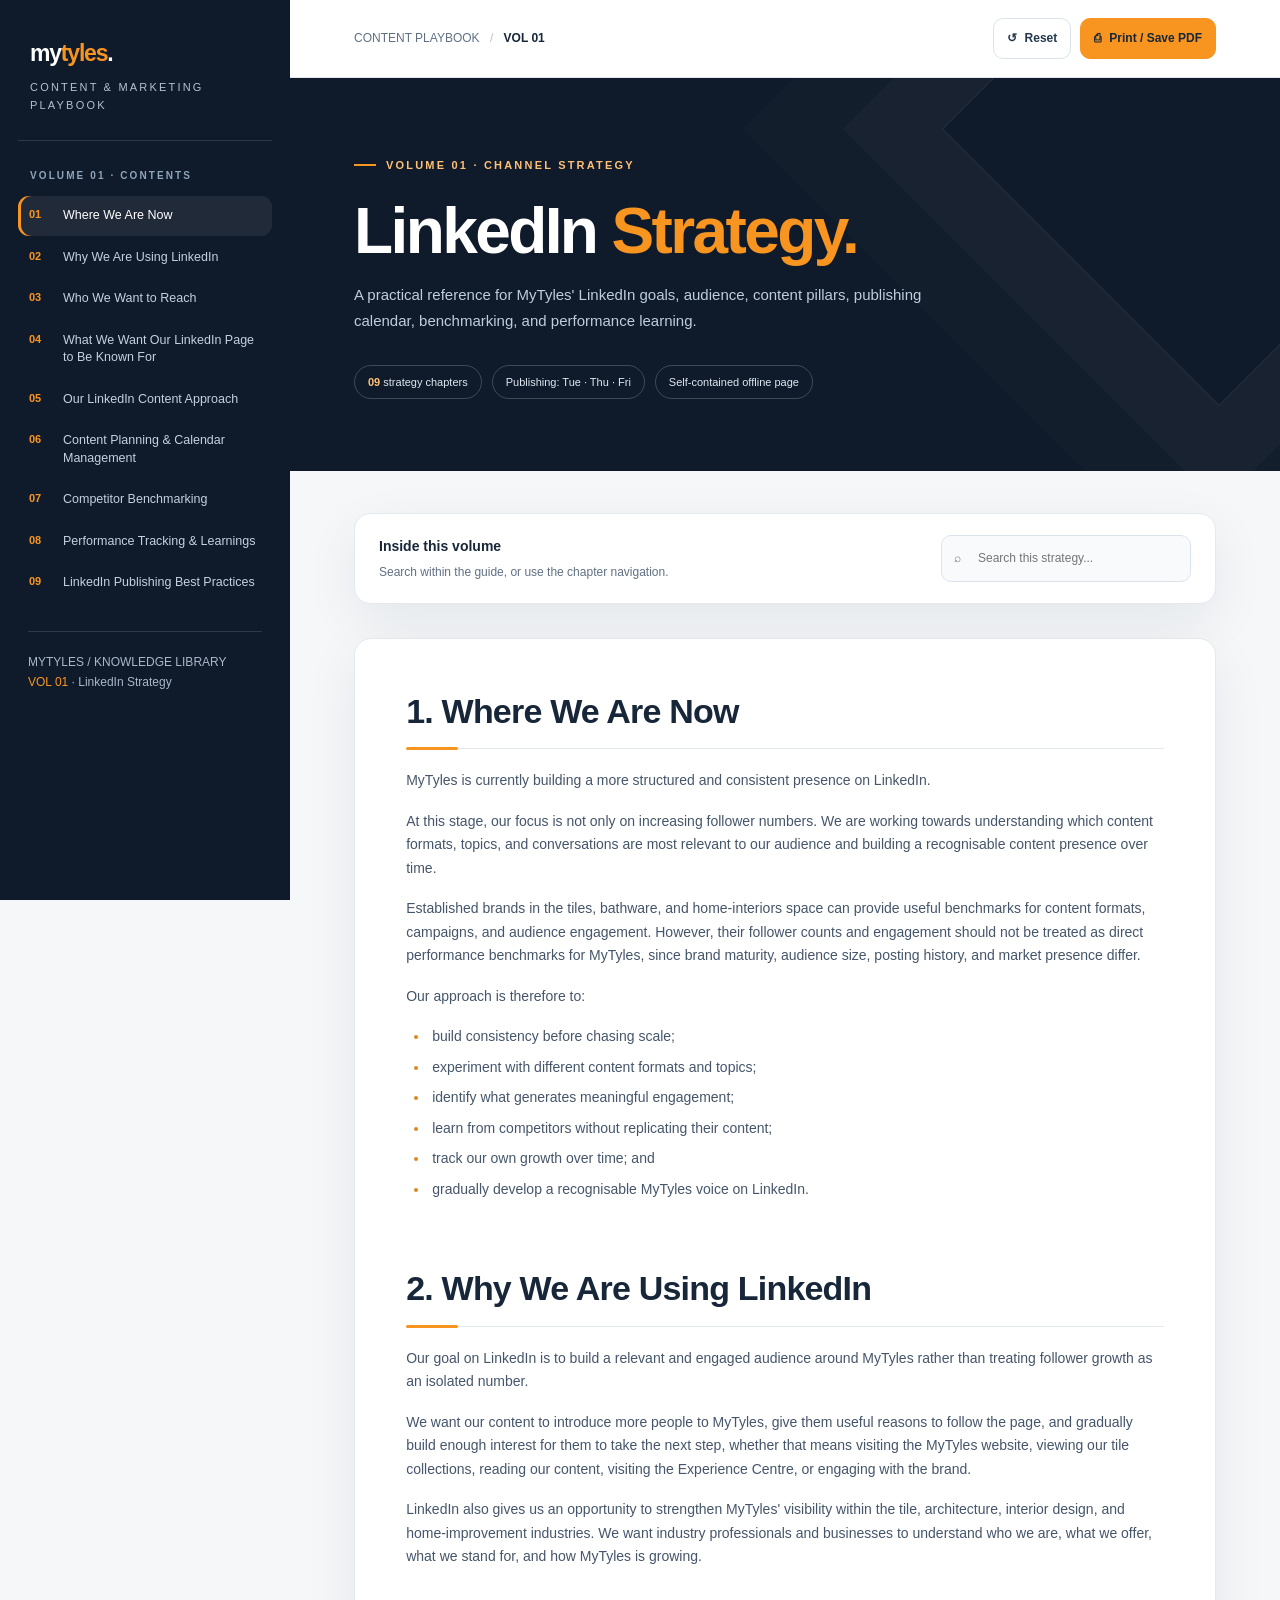
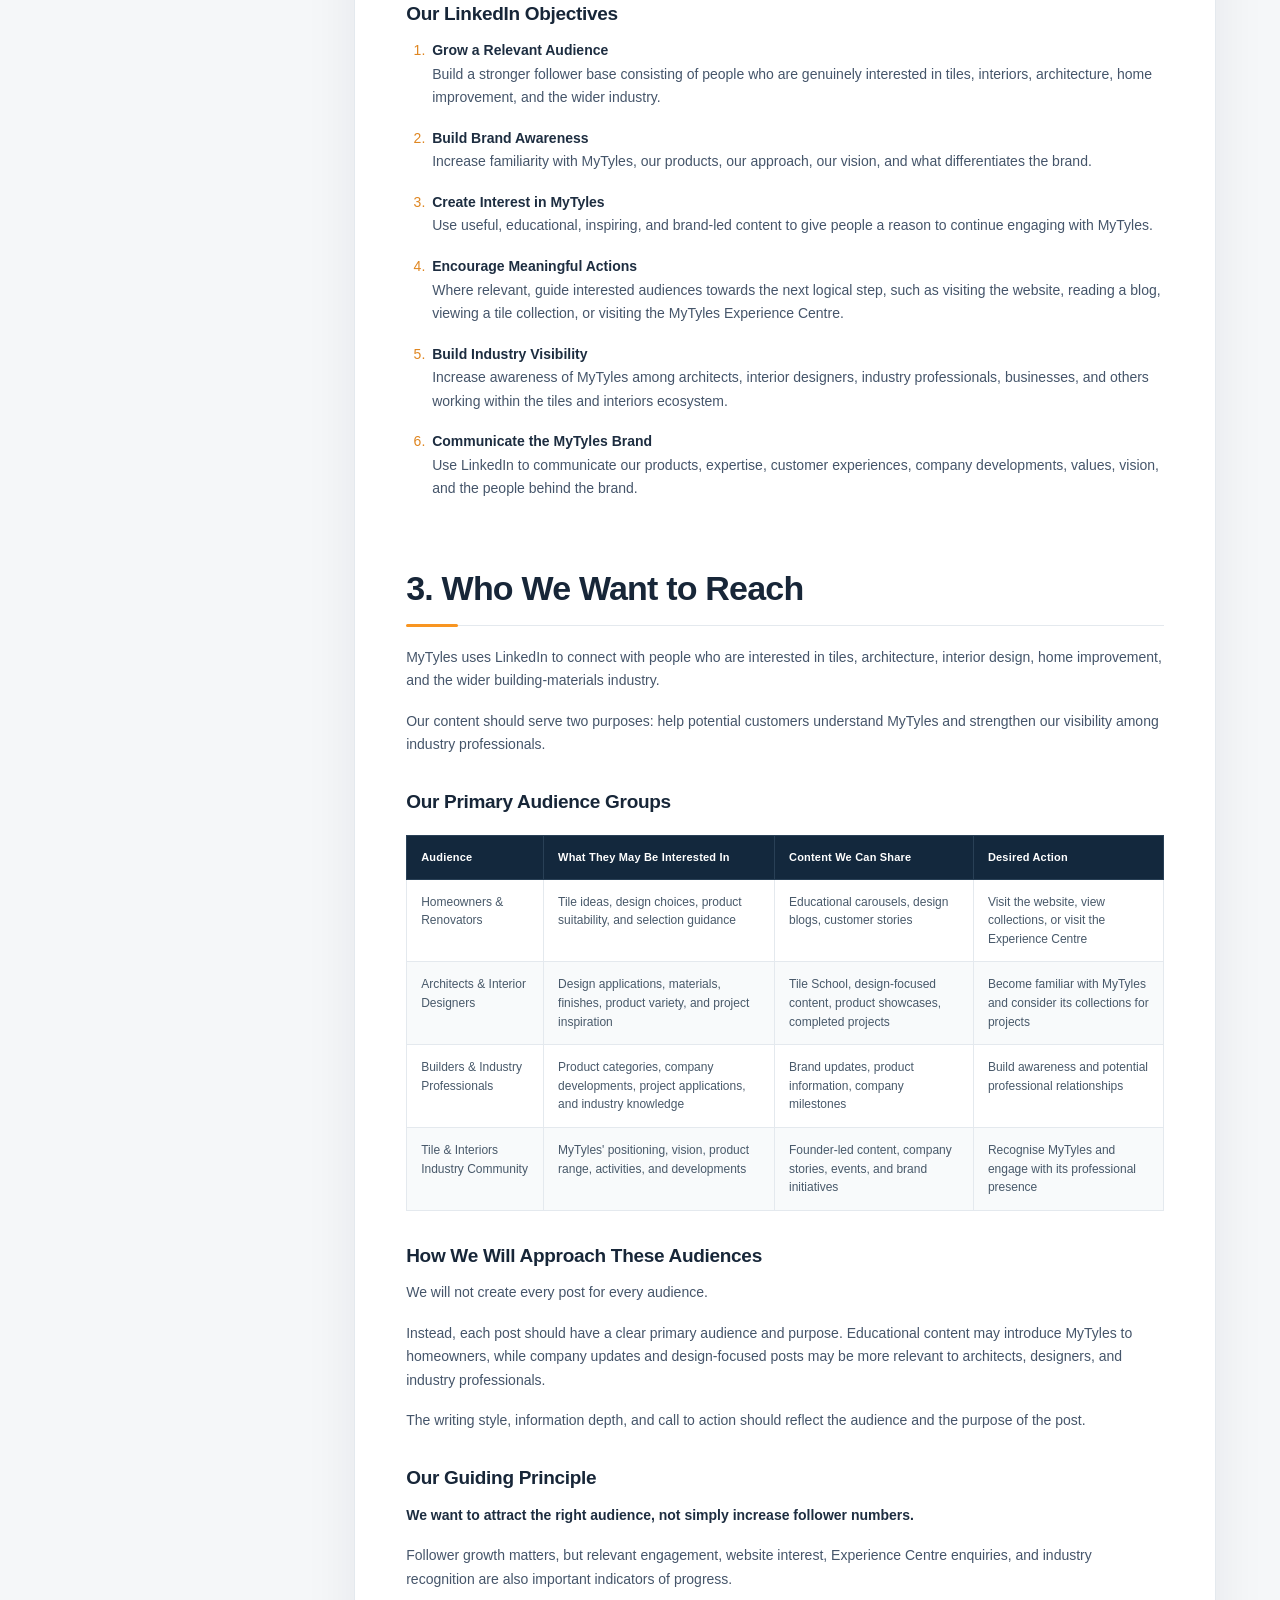
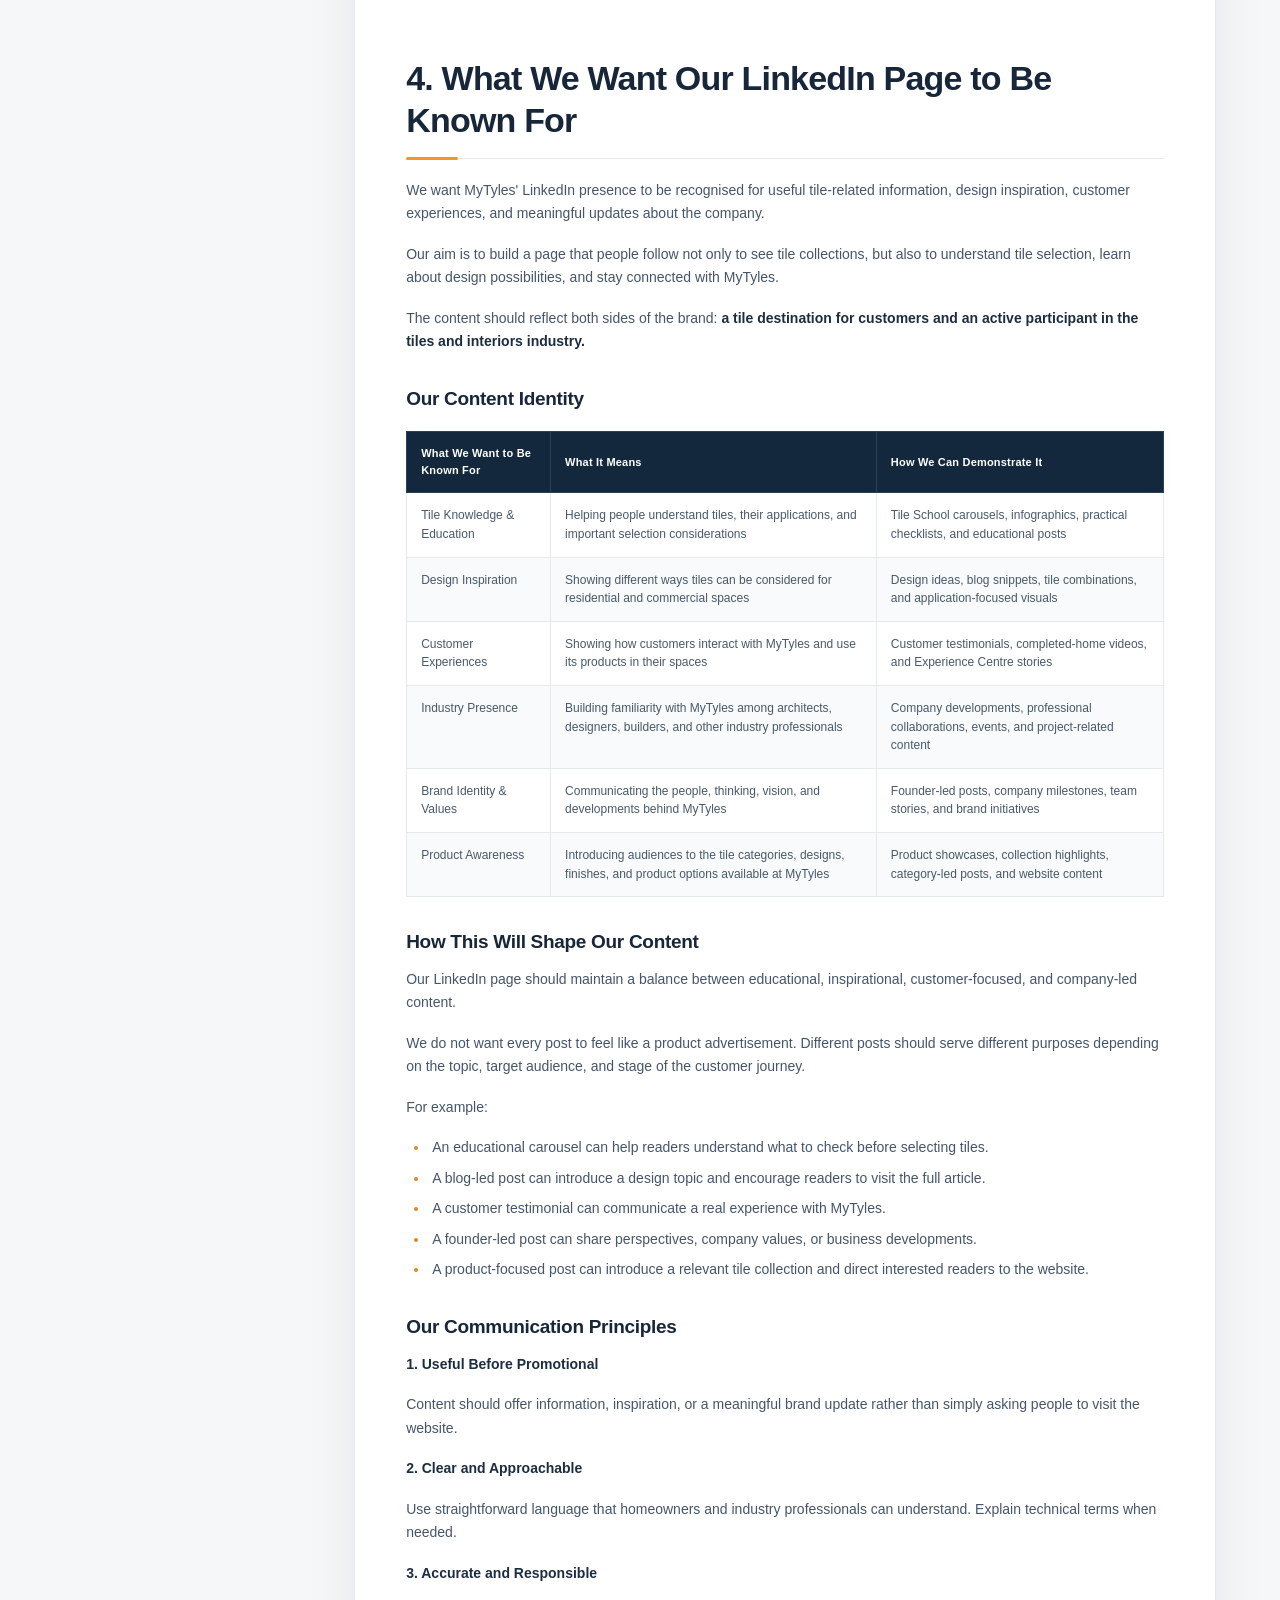
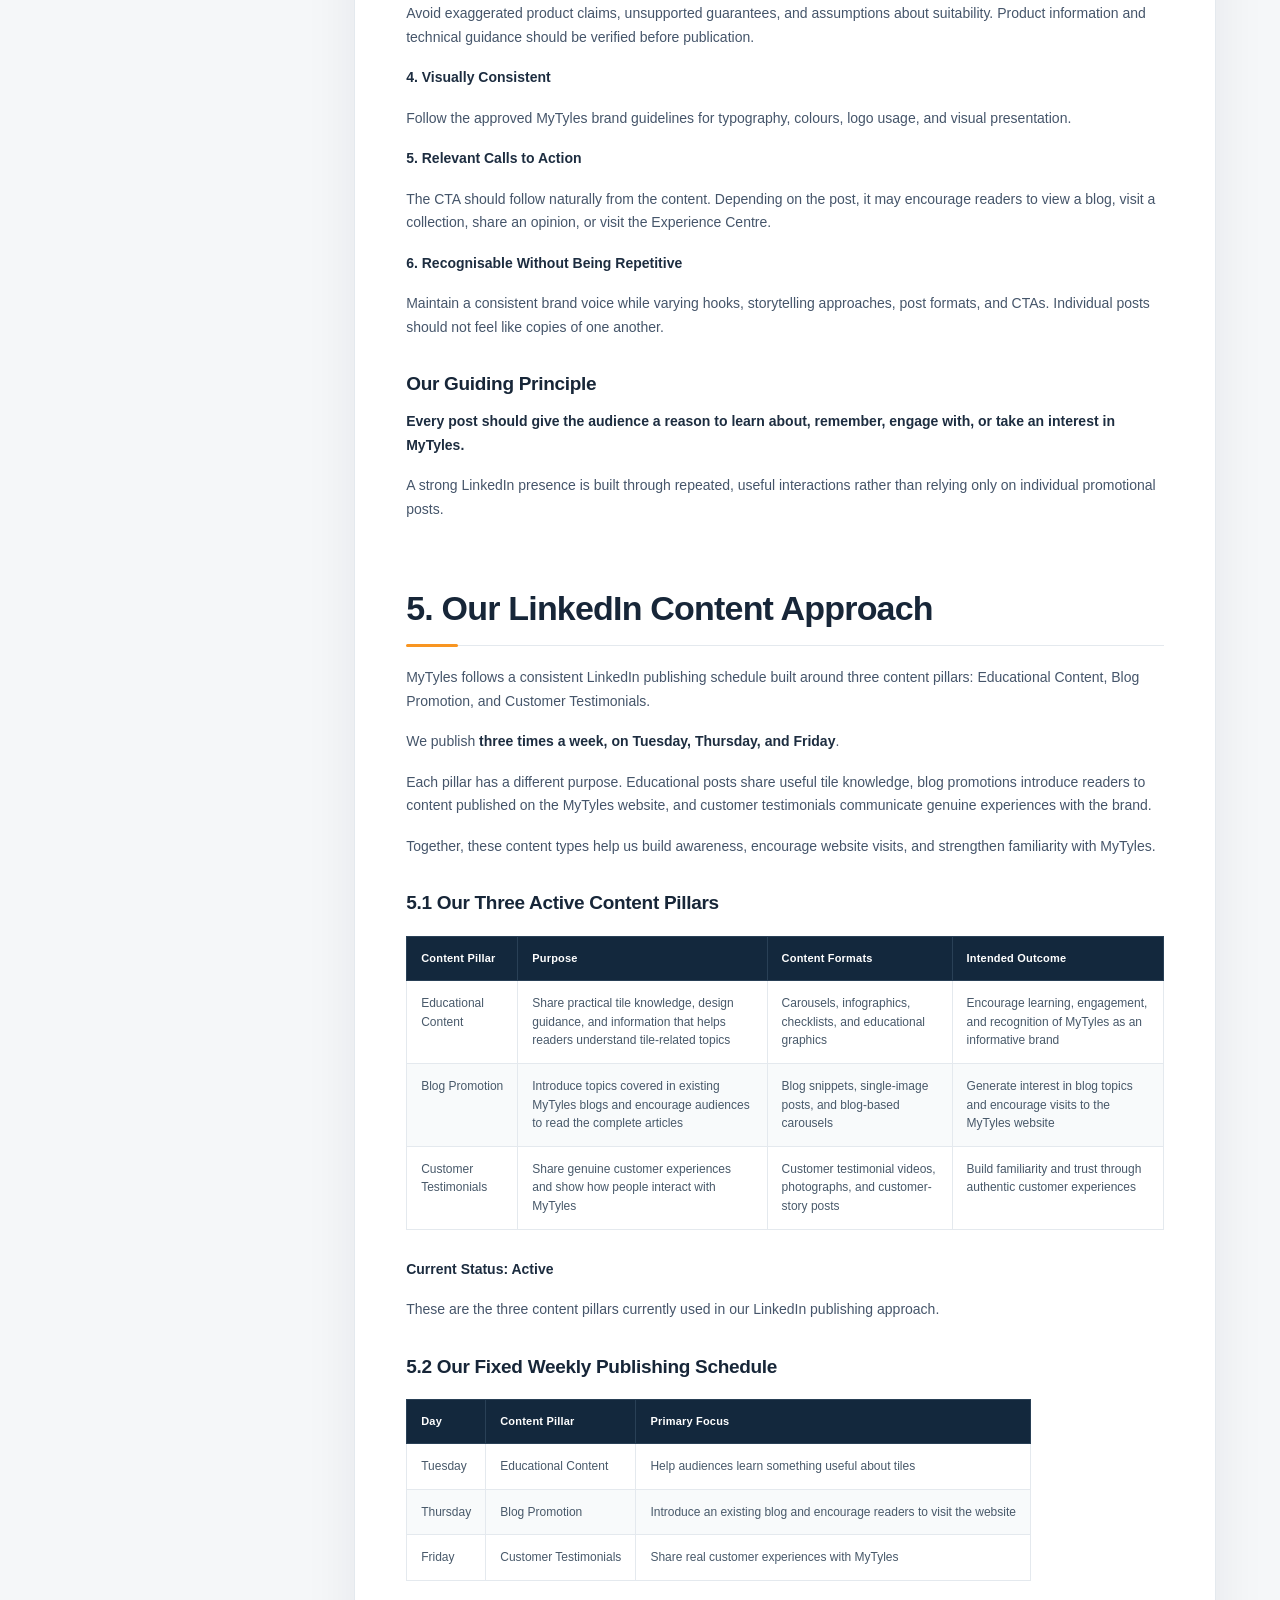
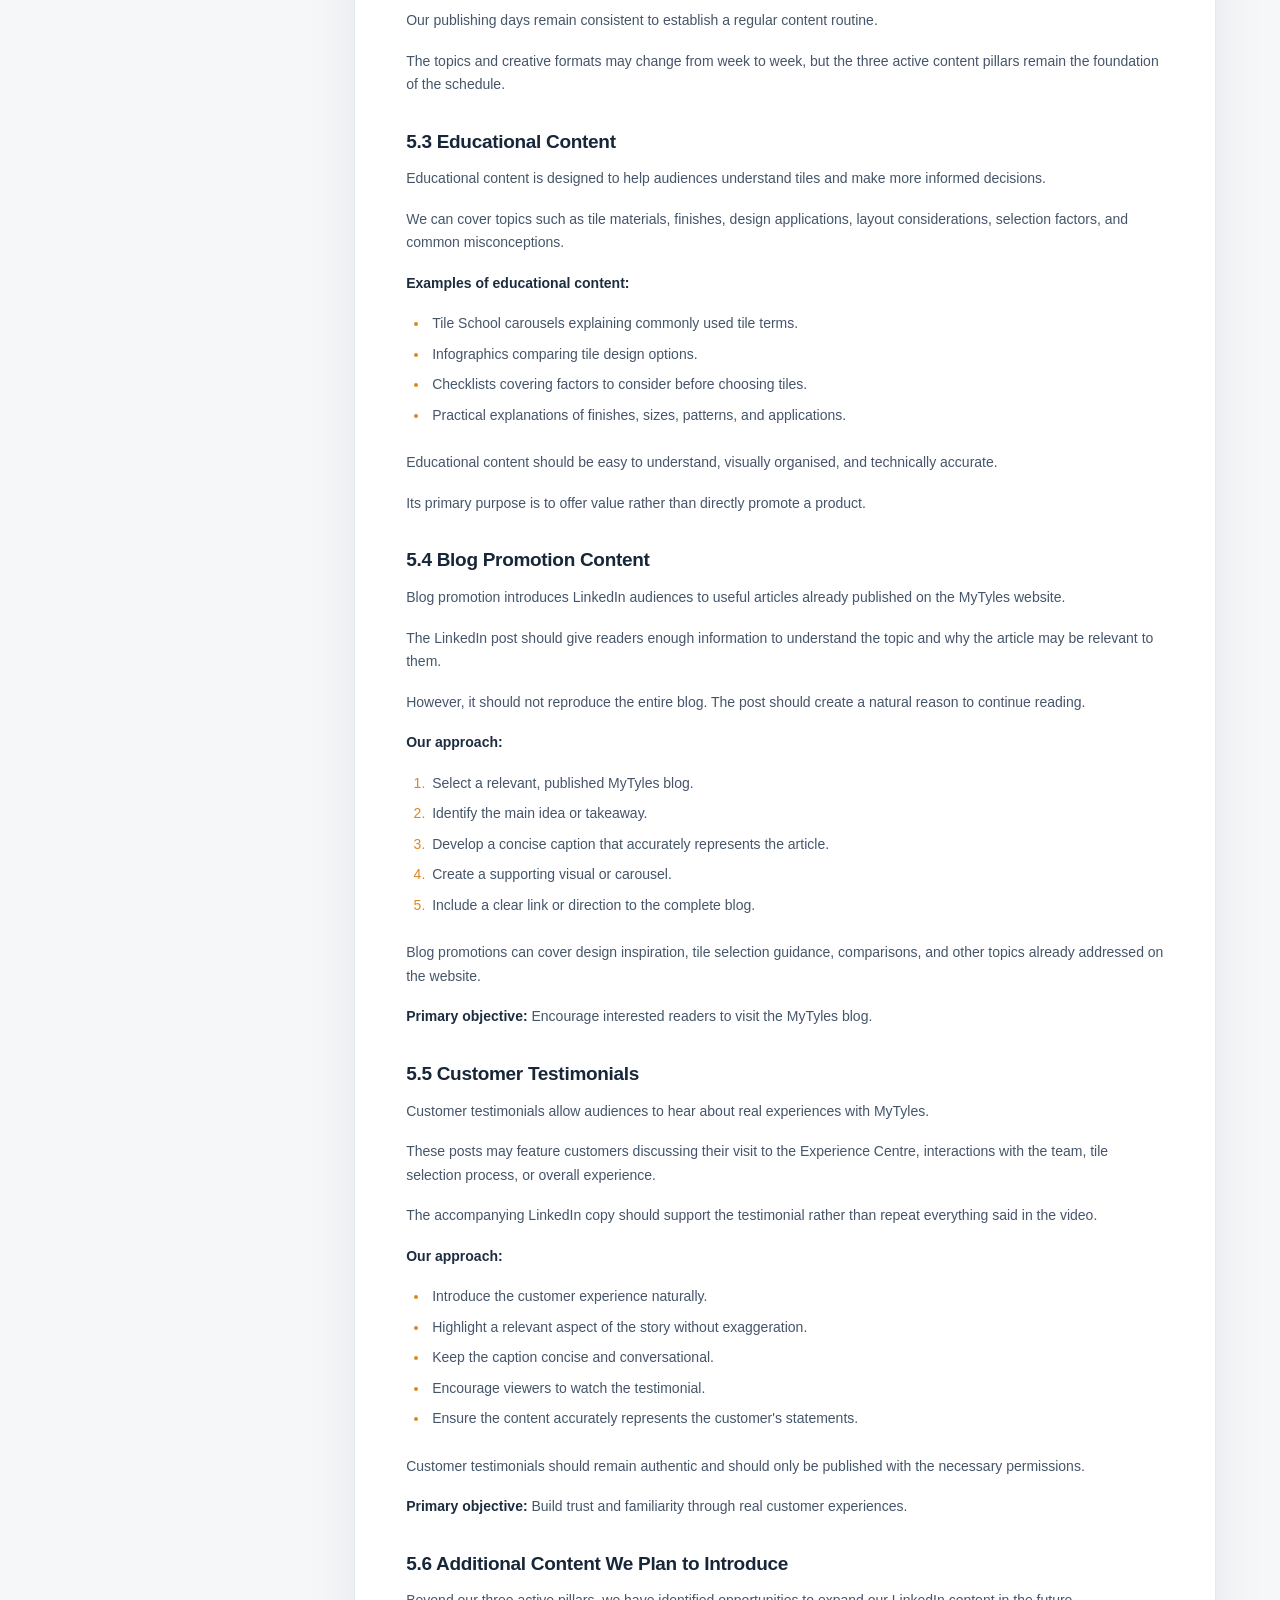
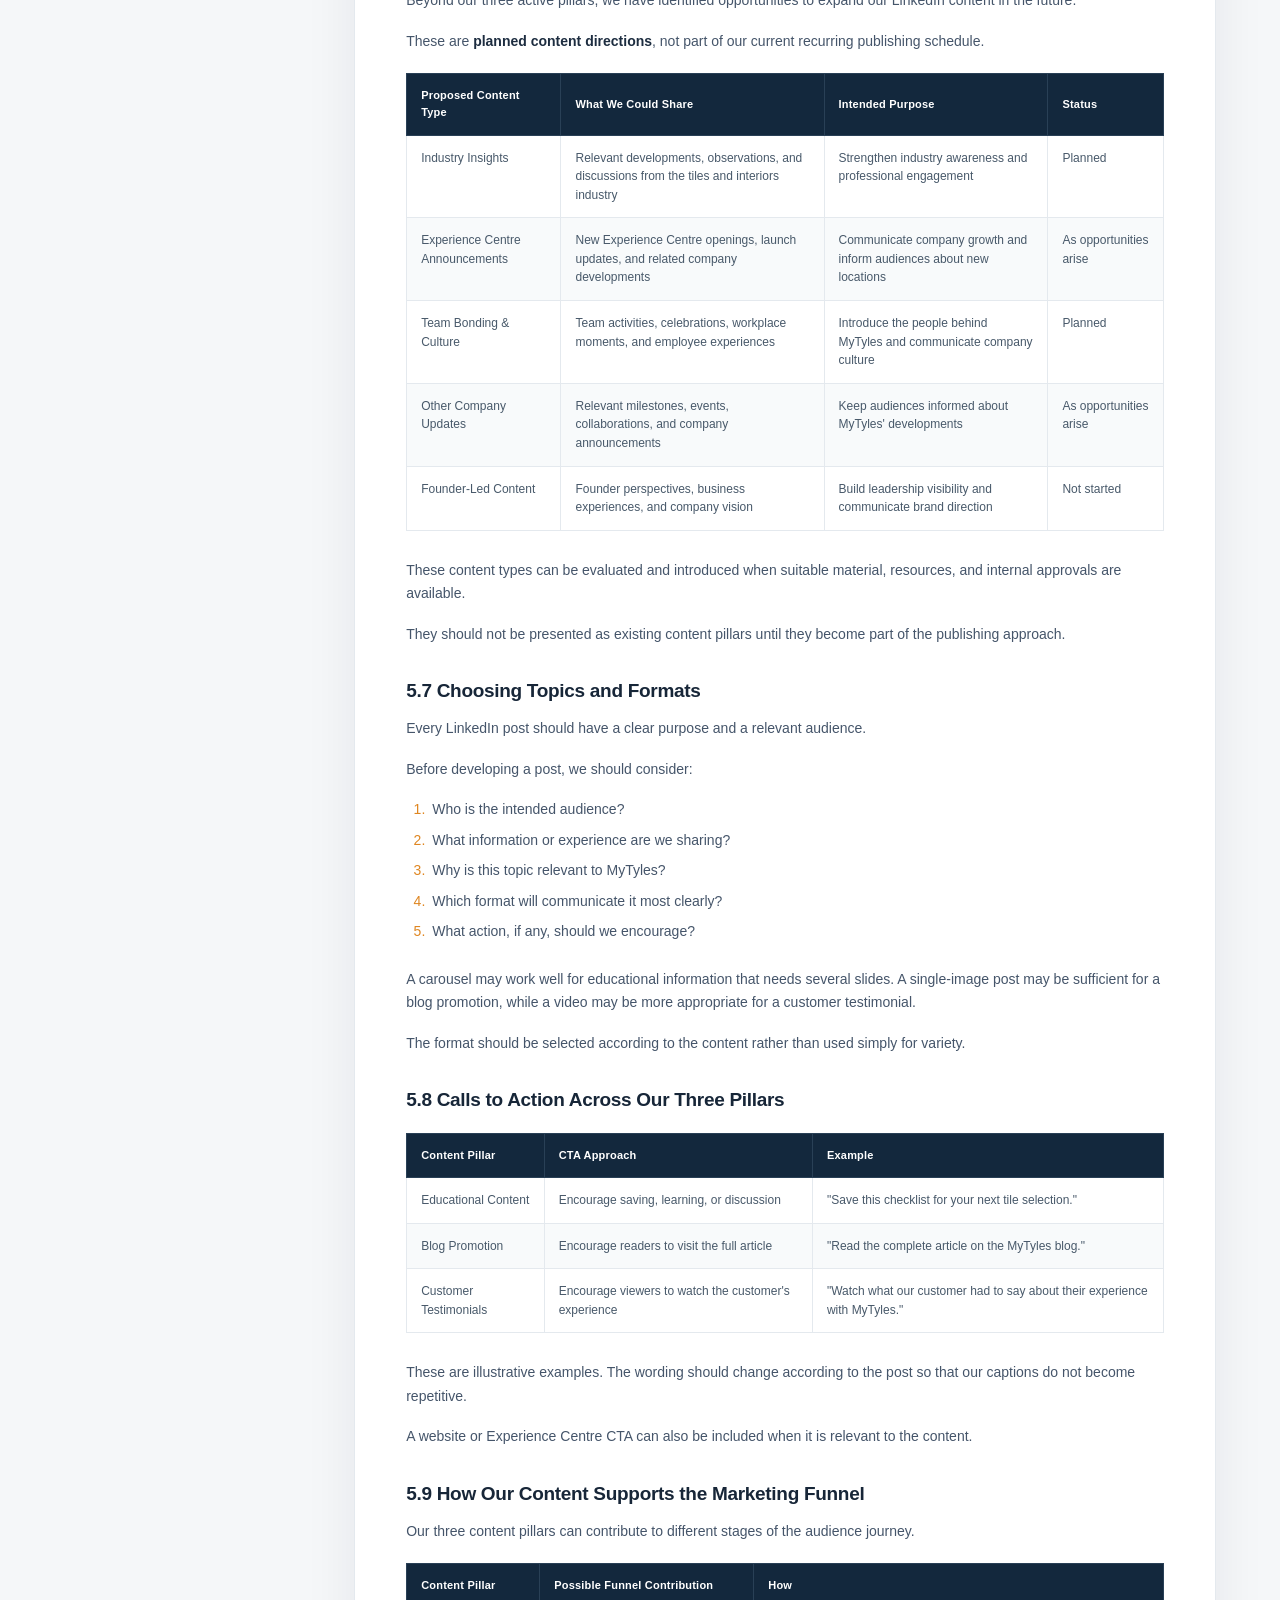
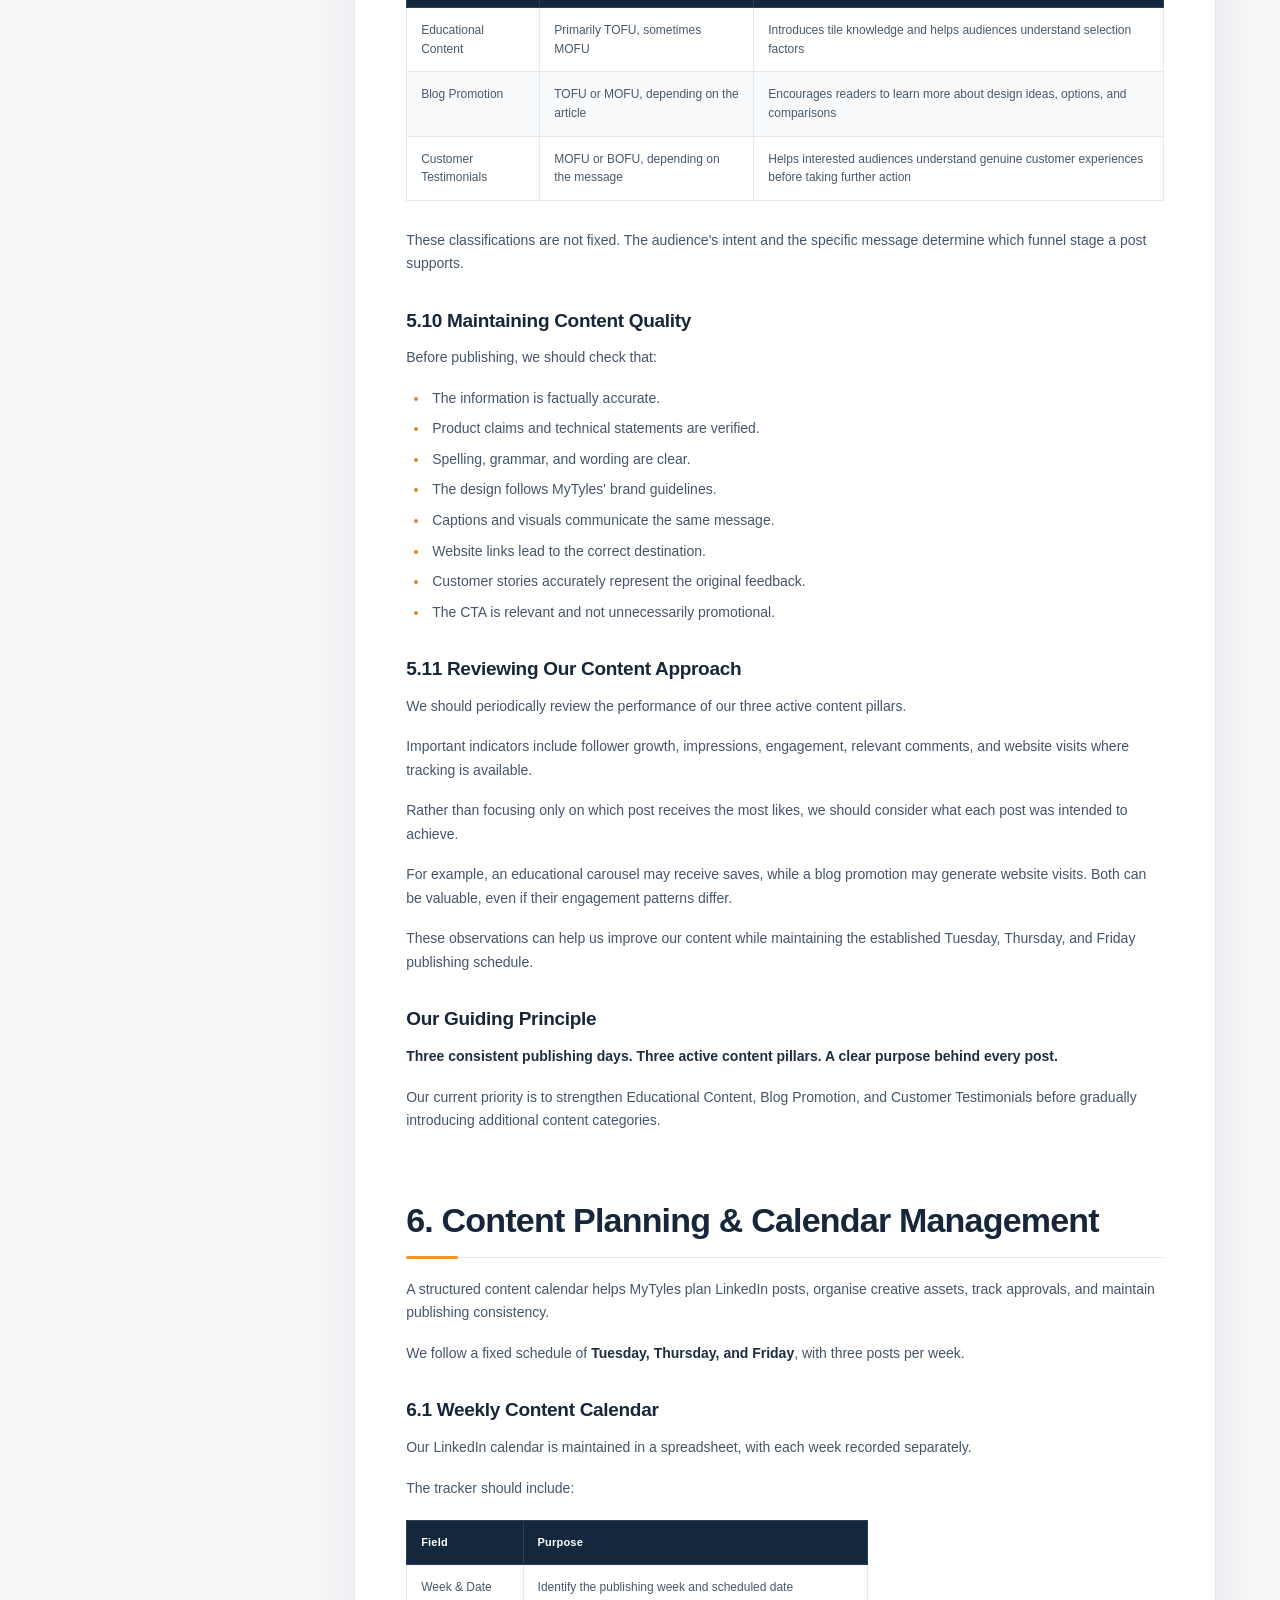
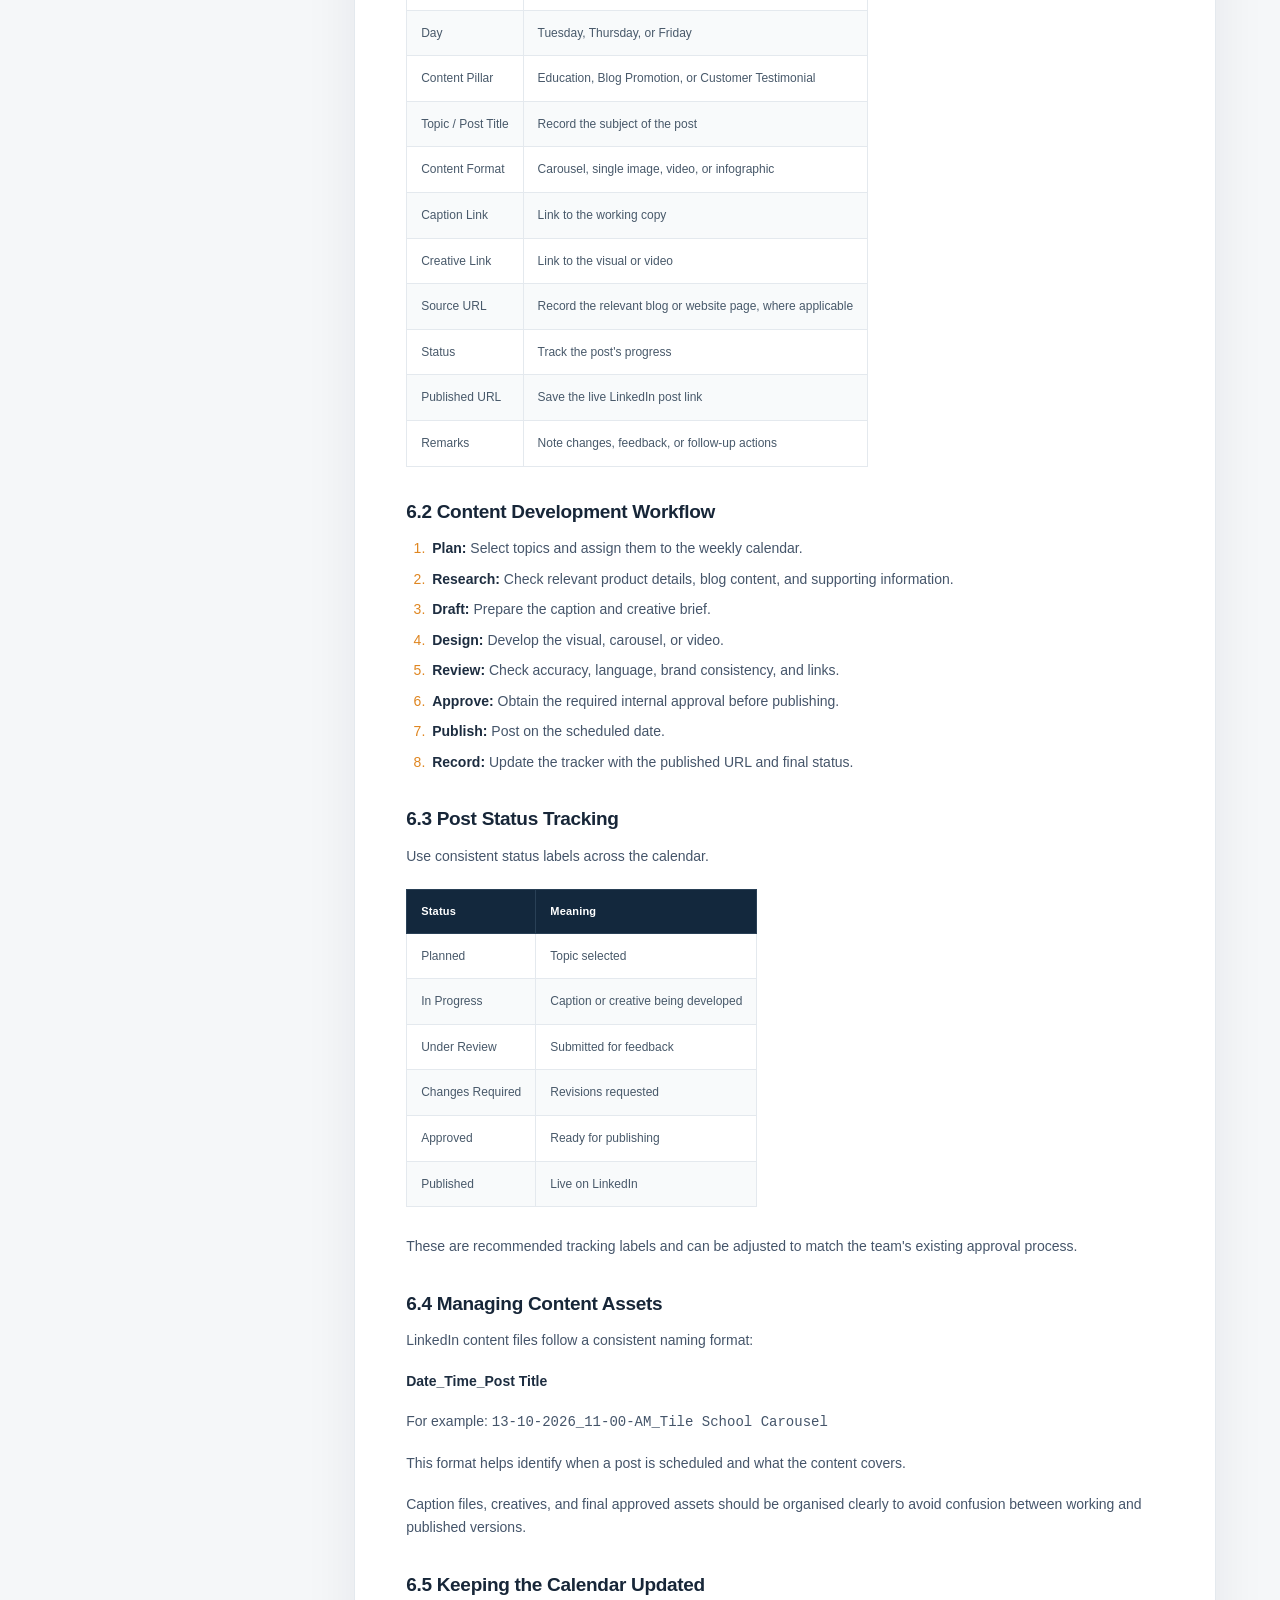
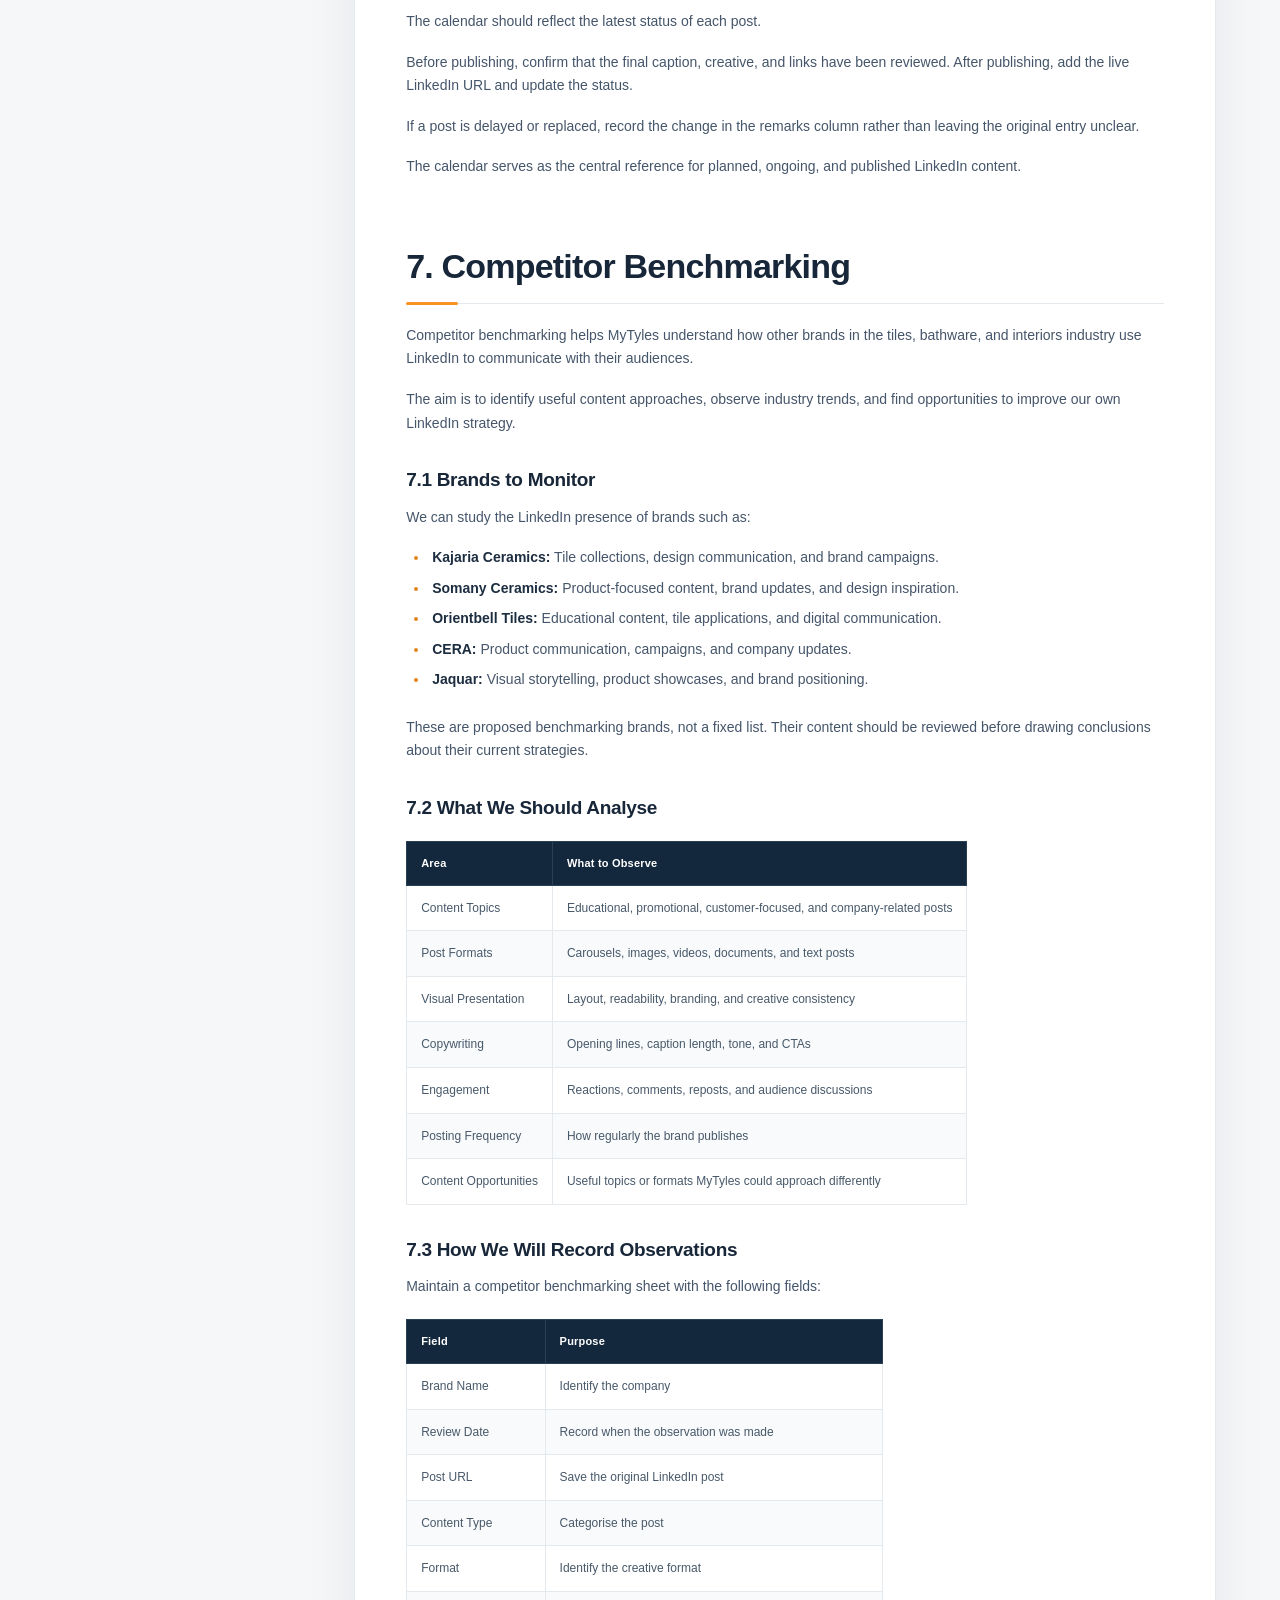
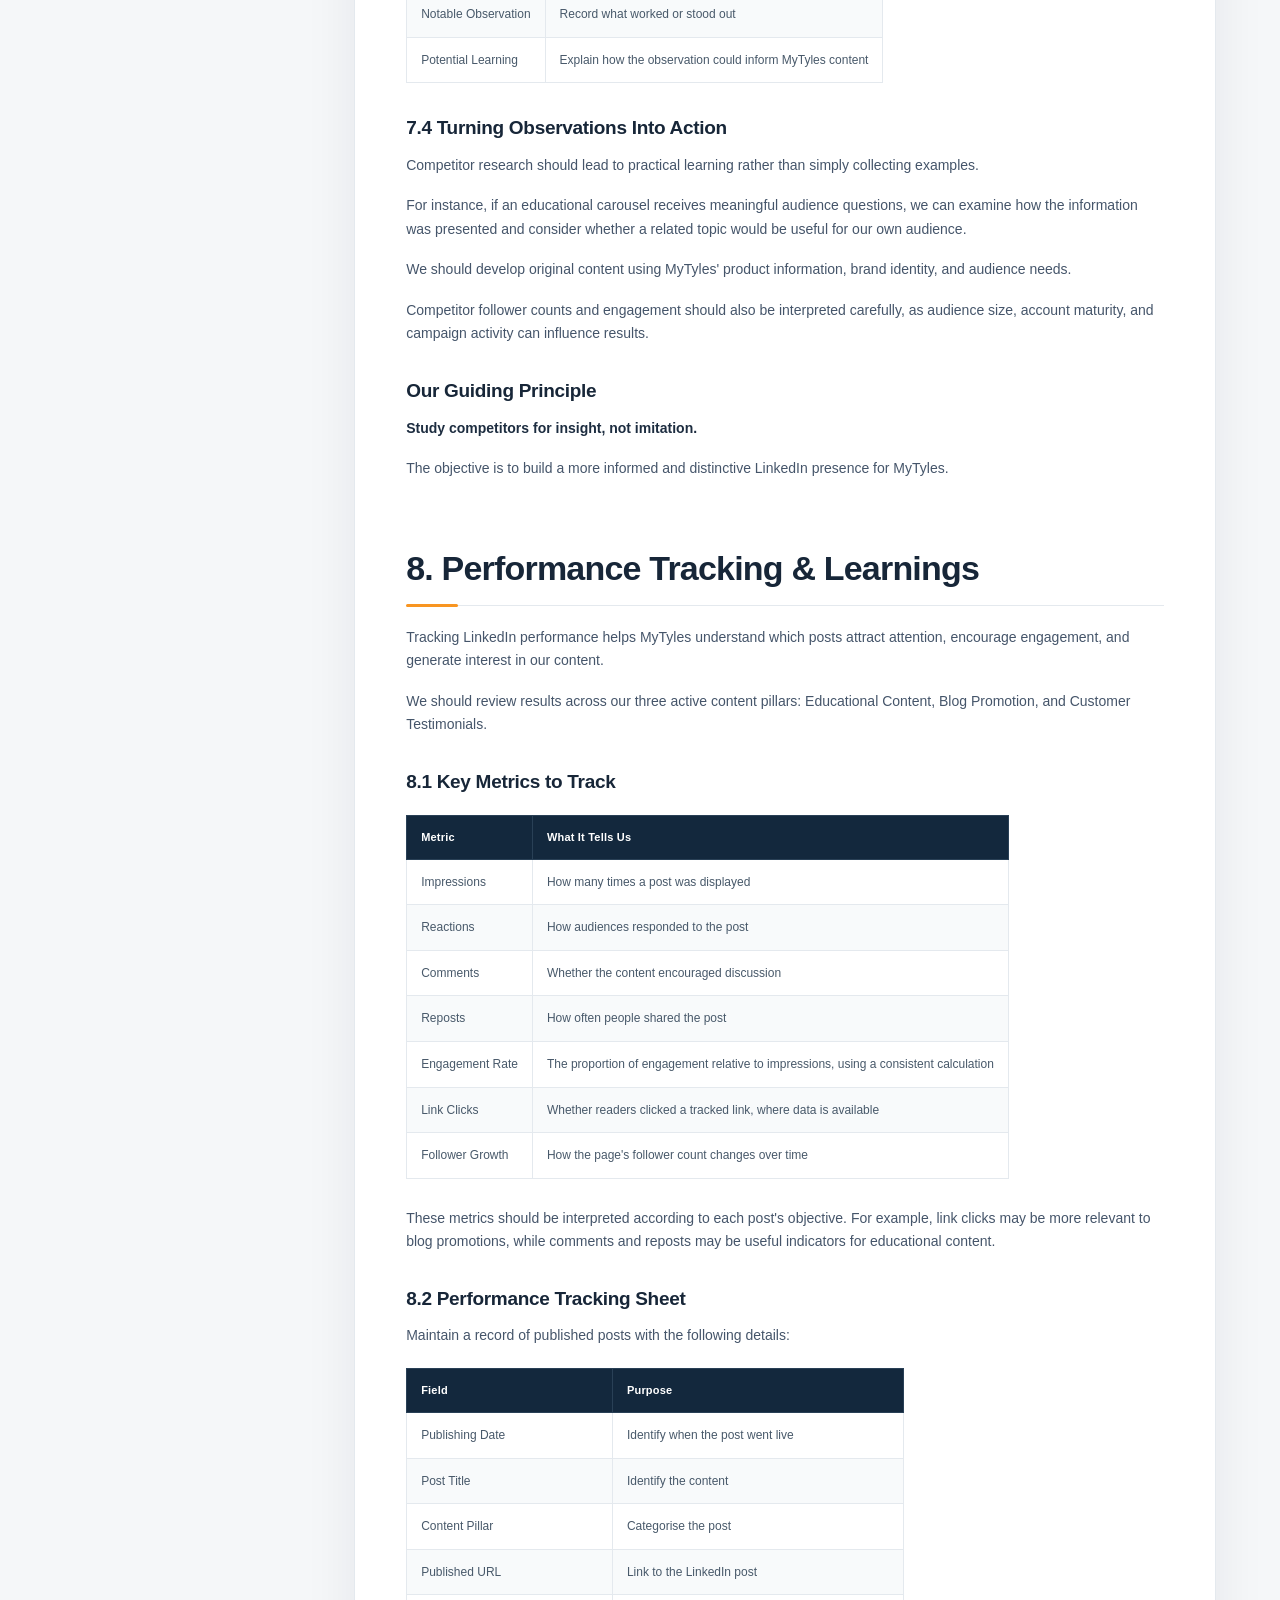
==== VOL-01_LinkedIn-Strategy.html @ 1604ee4d "Add VOL 01 LinkedIn Strategy webpage" ====
<!doctype html>
<html lang="en"><head><meta charset="utf-8"><meta name="viewport" content="width=device-width,initial-scale=1">
<meta name="theme-color" content="#0F1A2A"><meta name="description" content="MyTyles Content & Marketing Playbook, Volume 01: LinkedIn Strategy.">
<title>VOL 01 · LinkedIn Strategy | MyTyles Playbook</title>
<style>
:root{--navy:#0F1A2A;--navy2:#17283c;--orange:#F89521;--ink:#172638;--muted:#607084;--line:#e4e9ee;--surface:#fff;--bg:#f5f7f9;--soft:#fff4e7;--shadow:0 18px 54px rgba(12,29,47,.07)}
*{box-sizing:border-box}html{scroll-behavior:smooth;scroll-padding-top:100px}body{margin:0;color:var(--ink);background:var(--bg);font-family:Outfit,Montserrat,'Segoe UI',Arial,sans-serif;line-height:1.68;-webkit-font-smoothing:antialiased}button,input{font:inherit}a{color:inherit}button{cursor:pointer}.layout{display:grid;grid-template-columns:290px minmax(0,1fr);min-height:100vh}.sidebar{position:sticky;top:0;height:100vh;overflow:auto;background:var(--navy);color:#eaf0f6;padding:28px 18px 24px;scrollbar-width:thin}.brand{padding:6px 12px 25px;border-bottom:1px solid #ffffff20}.brand-mark{font-size:23px;letter-spacing:-1.2px;font-weight:800;color:white}.brand-mark span{color:var(--orange)}.brand-sub{font-size:11px;letter-spacing:2.2px;text-transform:uppercase;color:#b3c2d2;margin-top:5px}.side-label{font-size:10px;text-transform:uppercase;letter-spacing:2.1px;color:#8fa5ba;margin:27px 12px 12px;font-weight:700}.nav-link{display:flex;align-items:flex-start;gap:12px;padding:11px 11px;border-radius:11px;color:#c4d1df;text-decoration:none;font-size:12.5px;line-height:1.4;margin:2px 0;transition:.2s}.nav-link:hover,.nav-link.active{background:#ffffff12;color:#fff}.nav-link.active{box-shadow:inset 3px 0 var(--orange)}.nav-index{font-size:11px;font-weight:800;color:var(--orange);min-width:22px}.side-bottom{border-top:1px solid #ffffff22;margin:28px 10px 0;padding-top:20px;font-size:12px;color:#a9b8c9}.main{min-width:0}.topbar{height:78px;display:flex;align-items:center;justify-content:space-between;padding:0 clamp(22px,5vw,74px);background:#fff;border-bottom:1px solid var(--line);gap:16px}.crumb{font-size:12px;color:var(--muted)}.crumb strong{color:var(--ink)}.top-actions{display:flex;align-items:center;gap:9px}.btn{border:1px solid #dce4eb;border-radius:10px;padding:9px 13px;background:#fff;color:#24384d;font-size:12px;font-weight:700;display:inline-flex;align-items:center;gap:8px}.btn:hover{border-color:var(--orange);color:#bd680a}.btn-primary{background:var(--orange);color:#172638;border-color:var(--orange)}.btn-primary:hover{background:#ffae50;color:#172638}.hero{background:var(--navy);color:#fff;padding:70px clamp(22px,5vw,74px) 72px;position:relative;overflow:hidden}.hero:after{content:'';position:absolute;width:390px;height:390px;border:1px solid #ffffff18;transform:rotate(45deg);right:-135px;top:-145px;box-shadow:0 0 0 70px #ffffff05,0 0 0 140px #ffffff04;pointer-events:none}.eyebrow{display:inline-flex;align-items:center;gap:10px;text-transform:uppercase;letter-spacing:2.2px;color:#ffc075;font-size:11px;font-weight:800}.eyebrow:before{content:'';width:22px;height:2px;background:var(--orange)}.hero h1{font-size:clamp(39px,5vw,65px);line-height:1.07;letter-spacing:-2.6px;max-width:790px;margin:22px 0 17px;font-weight:800}.hero h1 em{color:var(--orange);font-style:normal}.hero p{color:#bfcede;max-width:620px;font-size:15px;margin:0}.hero-meta{display:flex;flex-wrap:wrap;gap:10px;margin-top:32px}.chip{padding:7px 13px;border:1px solid #ffffff33;border-radius:100px;font-size:11px;color:#e0e9f2}.chip b{color:#ffc075}.content-wrap{max-width:1110px;margin:auto;padding:42px clamp(22px,5vw,74px) 110px}.intro-panel{display:flex;align-items:center;justify-content:space-between;gap:20px;background:#fff;border:1px solid var(--line);border-radius:16px;padding:21px 24px;margin-bottom:34px;box-shadow:var(--shadow)}.intro-panel strong{display:block;font-size:14px}.intro-panel span{display:block;color:var(--muted);font-size:12px;margin-top:3px}.search-box{position:relative;min-width:250px}.search-box input{border:1px solid #dbe4ed;border-radius:10px;padding:12px 14px 12px 36px;width:100%;font-size:12px;background:#f8fafc;outline:none}.search-box input:focus{border-color:var(--orange);background:white}.search-icon{position:absolute;left:13px;top:10px;color:#8495a7;font-size:17px}.search-info{font-size:12px;color:var(--muted);margin:0 0 16px;display:none}.article{background:var(--surface);border:1px solid var(--line);border-radius:17px;box-shadow:var(--shadow);padding:clamp(24px,4vw,56px);overflow:hidden}.article>h1{display:none}.article h2{font-size:clamp(25px,3vw,34px);line-height:1.24;letter-spacing:-.8px;margin:66px 0 20px;padding:0 0 16px;border-bottom:1px solid var(--line);position:relative}.article h2:after{content:'';width:52px;height:3px;background:var(--orange);position:absolute;bottom:-2px;left:0;border-radius:4px}.article h2:first-of-type{margin-top:0}.article h3{font-size:19px;line-height:1.3;letter-spacing:-.3px;margin:33px 0 13px}.article p,.article li{font-size:14px;color:#45556a}.article p{margin:12px 0 17px}.article strong{color:#1d2d40}.article ul,.article ol{padding-left:23px;margin:12px 0 24px}.article li{margin:7px 0;padding-left:3px}.article li::marker{color:#df8621}.article table{border-collapse:collapse;width:100%;margin:20px 0 28px;font-size:12px;line-height:1.55;min-width:540px}.article table th{background:#13283d;color:#fff;text-align:left;font-size:11px;letter-spacing:.2px;padding:13px 14px;border:1px solid #294056}.article table td{padding:13px 14px;border:1px solid #e4e9ee;vertical-align:top;color:#48596a}.article table tr:nth-child(even) td{background:#f8fafb}.article table tr:hover td{background:#fff8ee}.article table{display:block;overflow-x:auto}.article blockquote{border-left:3px solid var(--orange);padding:8px 20px;background:#fff8ee;margin:24px 0}.article a{color:#b66a14;text-underline-offset:3px}.article h2,.article h3{scroll-margin-top:20px}.section-hidden{display:none!important}.hit{background:#ffe2a6;border-radius:2px}.foot{display:flex;align-items:center;justify-content:space-between;gap:12px;padding:28px 2px 0;font-size:11px;color:#7a8897}.mobile-menu{display:none}.overlay{display:none}.back-top{position:fixed;right:25px;bottom:24px;border:0;background:var(--orange);width:43px;height:43px;border-radius:12px;box-shadow:0 8px 24px #f8952155;font-weight:800;display:none;z-index:3}.back-top.visible{display:block}
@media(max-width:900px){.layout{display:block}.sidebar{position:fixed;left:0;top:0;width:290px;transform:translateX(-100%);transition:transform .2s;z-index:11}.sidebar.open{transform:translateX(0)}.overlay.show{display:block;position:fixed;inset:0;background:#08121dbb;z-index:10}.mobile-menu{display:inline-flex}.topbar{height:67px}.hero{padding-top:52px;padding-bottom:54px}.hero h1{letter-spacing:-1.6px}.intro-panel{flex-wrap:wrap}.search-box{width:100%}.content-wrap{padding-top:24px}.article{padding:24px}.article h2{margin-top:46px}.top-actions .print-label{display:none}}@media(max-width:500px){.topbar{padding:0 17px}.crumb{font-size:10px}.top-actions{gap:5px}.btn{padding:8px 9px}.hero{padding-left:24px;padding-right:24px}.hero h1{font-size:42px}.content-wrap{padding-left:14px;padding-right:14px}.intro-panel{padding:18px}.article h2{font-size:24px}.article h3{font-size:18px}.article p,.article li{font-size:13px}.foot{flex-wrap:wrap}}
@media print{body{background:white}.sidebar,.topbar,.intro-panel,.back-top,.foot{display:none!important}.layout{display:block}.hero{background:white!important;color:#0f1a2a!important;padding:18px 0 24px}.hero h1{font-size:35px}.hero h1 em{color:#d97912}.hero p,.chip{color:#555}.hero:after{display:none}.hero-meta .chip{border-color:#ddd}.content-wrap{padding:0;max-width:none}.article{border:0;box-shadow:none;padding:0}.article h2{break-after:avoid}.article h3{break-after:avoid}.article table{display:table;min-width:0;font-size:9px}.article table th{background:#e9edf1!important;color:#111!important}.article tr{break-inside:avoid}}
</style></head><body>
<div class="overlay" id="overlay"></div><div class="layout">
<aside class="sidebar" id="sidebar" aria-label="Section navigation"><div class="brand"><div class="brand-mark">my<span>tyles</span><span style="color:#fff">.</span></div><div class="brand-sub">Content & Marketing Playbook</div></div><div class="side-label">Volume 01 · Contents</div><nav id="toc"><a class="nav-link" href="#1-where-we-are-now"><span class="nav-index">01</span><span>Where We Are Now</span></a><a class="nav-link" href="#2-why-we-are-using-linkedin"><span class="nav-index">02</span><span>Why We Are Using LinkedIn</span></a><a class="nav-link" href="#3-who-we-want-to-reach"><span class="nav-index">03</span><span>Who We Want to Reach</span></a><a class="nav-link" href="#4-what-we-want-our-linkedin-page-to-be-known-for"><span class="nav-index">04</span><span>What We Want Our LinkedIn Page to Be Known For</span></a><a class="nav-link" href="#5-our-linkedin-content-approach"><span class="nav-index">05</span><span>Our LinkedIn Content Approach</span></a><a class="nav-link" href="#6-content-planning-calendar-management"><span class="nav-index">06</span><span>Content Planning &amp; Calendar Management</span></a><a class="nav-link" href="#7-competitor-benchmarking"><span class="nav-index">07</span><span>Competitor Benchmarking</span></a><a class="nav-link" href="#8-performance-tracking-learnings"><span class="nav-index">08</span><span>Performance Tracking &amp; Learnings</span></a><a class="nav-link" href="#9-linkedin-publishing-best-practices"><span class="nav-index">09</span><span>LinkedIn Publishing Best Practices</span></a></nav><div class="side-bottom">MYTYLES / KNOWLEDGE LIBRARY<br><span style="color:#f89521">VOL 01</span> · LinkedIn Strategy</div></aside>
<main class="main"><header class="topbar"><div style="display:flex;align-items:center;gap:13px"><button class="btn mobile-menu" id="menuBtn" aria-label="Open menu">☰</button><div class="crumb">CONTENT PLAYBOOK <span style="padding:0 7px;color:#b7c2ce">/</span> <strong>VOL 01</strong></div></div><div class="top-actions"><button class="btn" id="clearBtn" title="Clear search">↺ <span class="print-label">Reset</span></button><button class="btn btn-primary" onclick="window.print()">⎙ <span class="print-label">Print / Save PDF</span></button></div></header>
<section class="hero"><div class="eyebrow">Volume 01 · Channel Strategy</div><h1>LinkedIn <em>Strategy.</em></h1><p>A practical reference for MyTyles' LinkedIn goals, audience, content pillars, publishing calendar, benchmarking, and performance learning.</p><div class="hero-meta"><span class="chip"><b>09</b> strategy chapters</span><span class="chip">Publishing: Tue · Thu · Fri</span><span class="chip">Self-contained offline page</span></div></section>
<div class="content-wrap"><div class="intro-panel"><div><strong>Inside this volume</strong><span>Search within the guide, or use the chapter navigation.</span></div><label class="search-box"><span class="search-icon">⌕</span><input type="search" id="search" placeholder="Search this strategy..." aria-label="Search strategy content"></label></div><div class="search-info" id="searchInfo"></div><article class="article" id="article"><h1>MyTyles LinkedIn Strategy</h1>
<h2 id="1-where-we-are-now">1. Where We Are Now</h2>
<p>MyTyles is currently building a more structured and consistent presence on LinkedIn.</p>
<p>At this stage, our focus is not only on increasing follower numbers. We are working towards understanding which content formats, topics, and conversations are most relevant to our audience and building a recognisable content presence over time.</p>
<p>Established brands in the tiles, bathware, and home-interiors space can provide useful benchmarks for content formats, campaigns, and audience engagement. However, their follower counts and engagement should not be treated as direct performance benchmarks for MyTyles, since brand maturity, audience size, posting history, and market presence differ.</p>
<p>Our approach is therefore to:</p>
<ul>
<li>build consistency before chasing scale;</li>
<li>experiment with different content formats and topics;</li>
<li>identify what generates meaningful engagement;</li>
<li>learn from competitors without replicating their content;</li>
<li>track our own growth over time; and</li>
<li>gradually develop a recognisable MyTyles voice on LinkedIn.</li>
</ul>
<h2 id="2-why-we-are-using-linkedin">2. Why We Are Using LinkedIn</h2>
<p>Our goal on LinkedIn is to build a relevant and engaged audience around MyTyles rather than treating follower growth as an isolated number.</p>
<p>We want our content to introduce more people to MyTyles, give them useful reasons to follow the page, and gradually build enough interest for them to take the next step, whether that means visiting the MyTyles website, viewing our tile collections, reading our content, visiting the Experience Centre, or engaging with the brand.</p>
<p>LinkedIn also gives us an opportunity to strengthen MyTyles' visibility within the tile, architecture, interior design, and home-improvement industries. We want industry professionals and businesses to understand who we are, what we offer, what we stand for, and how MyTyles is growing.</p>
<h3 id="our-linkedin-objectives">Our LinkedIn Objectives</h3>
<ol>
<li><p><strong>Grow a Relevant Audience</strong><br/>
Build a stronger follower base consisting of people who are genuinely interested in tiles, interiors, architecture, home improvement, and the wider industry.</p>
</li>
<li><p><strong>Build Brand Awareness</strong><br/>
Increase familiarity with MyTyles, our products, our approach, our vision, and what differentiates the brand.</p>
</li>
<li><p><strong>Create Interest in MyTyles</strong><br/>
Use useful, educational, inspiring, and brand-led content to give people a reason to continue engaging with MyTyles.</p>
</li>
<li><p><strong>Encourage Meaningful Actions</strong><br/>
Where relevant, guide interested audiences towards the next logical step, such as visiting the website, reading a blog, viewing a tile collection, or visiting the MyTyles Experience Centre.</p>
</li>
<li><p><strong>Build Industry Visibility</strong><br/>
Increase awareness of MyTyles among architects, interior designers, industry professionals, businesses, and others working within the tiles and interiors ecosystem.</p>
</li>
<li><p><strong>Communicate the MyTyles Brand</strong><br/>
Use LinkedIn to communicate our products, expertise, customer experiences, company developments, values, vision, and the people behind the brand.</p>
</li>
</ol>
<h2 id="3-who-we-want-to-reach">3. Who We Want to Reach</h2>
<p>MyTyles uses LinkedIn to connect with people who are interested in tiles, architecture, interior design, home improvement, and the wider building-materials industry.</p>
<p>Our content should serve two purposes: help potential customers understand MyTyles and strengthen our visibility among industry professionals.</p>
<h3 id="our-primary-audience-groups">Our Primary Audience Groups</h3>
<table>
<thead>
<tr>
<th>Audience</th>
<th>What They May Be Interested In</th>
<th>Content We Can Share</th>
<th>Desired Action</th>
</tr>
</thead>
<tbody>
<tr>
<td>Homeowners &amp; Renovators</td>
<td>Tile ideas, design choices, product suitability, and selection guidance</td>
<td>Educational carousels, design blogs, customer stories</td>
<td>Visit the website, view collections, or visit the Experience Centre</td>
</tr>
<tr>
<td>Architects &amp; Interior Designers</td>
<td>Design applications, materials, finishes, product variety, and project inspiration</td>
<td>Tile School, design-focused content, product showcases, completed projects</td>
<td>Become familiar with MyTyles and consider its collections for projects</td>
</tr>
<tr>
<td>Builders &amp; Industry Professionals</td>
<td>Product categories, company developments, project applications, and industry knowledge</td>
<td>Brand updates, product information, company milestones</td>
<td>Build awareness and potential professional relationships</td>
</tr>
<tr>
<td>Tile &amp; Interiors Industry Community</td>
<td>MyTyles' positioning, vision, product range, activities, and developments</td>
<td>Founder-led content, company stories, events, and brand initiatives</td>
<td>Recognise MyTyles and engage with its professional presence</td>
</tr>
</tbody>
</table>
<h3 id="how-we-will-approach-these-audiences">How We Will Approach These Audiences</h3>
<p>We will not create every post for every audience.</p>
<p>Instead, each post should have a clear primary audience and purpose. Educational content may introduce MyTyles to homeowners, while company updates and design-focused posts may be more relevant to architects, designers, and industry professionals.</p>
<p>The writing style, information depth, and call to action should reflect the audience and the purpose of the post.</p>
<h3 id="our-guiding-principle">Our Guiding Principle</h3>
<p><strong>We want to attract the right audience, not simply increase follower numbers.</strong></p>
<p>Follower growth matters, but relevant engagement, website interest, Experience Centre enquiries, and industry recognition are also important indicators of progress.</p>
<h2 id="4-what-we-want-our-linkedin-page-to-be-known-for">4. What We Want Our LinkedIn Page to Be Known For</h2>
<p>We want MyTyles' LinkedIn presence to be recognised for useful tile-related information, design inspiration, customer experiences, and meaningful updates about the company.</p>
<p>Our aim is to build a page that people follow not only to see tile collections, but also to understand tile selection, learn about design possibilities, and stay connected with MyTyles.</p>
<p>The content should reflect both sides of the brand: <strong>a tile destination for customers and an active participant in the tiles and interiors industry.</strong></p>
<h3 id="our-content-identity">Our Content Identity</h3>
<table>
<thead>
<tr>
<th>What We Want to Be Known For</th>
<th>What It Means</th>
<th>How We Can Demonstrate It</th>
</tr>
</thead>
<tbody>
<tr>
<td>Tile Knowledge &amp; Education</td>
<td>Helping people understand tiles, their applications, and important selection considerations</td>
<td>Tile School carousels, infographics, practical checklists, and educational posts</td>
</tr>
<tr>
<td>Design Inspiration</td>
<td>Showing different ways tiles can be considered for residential and commercial spaces</td>
<td>Design ideas, blog snippets, tile combinations, and application-focused visuals</td>
</tr>
<tr>
<td>Customer Experiences</td>
<td>Showing how customers interact with MyTyles and use its products in their spaces</td>
<td>Customer testimonials, completed-home videos, and Experience Centre stories</td>
</tr>
<tr>
<td>Industry Presence</td>
<td>Building familiarity with MyTyles among architects, designers, builders, and other industry professionals</td>
<td>Company developments, professional collaborations, events, and project-related content</td>
</tr>
<tr>
<td>Brand Identity &amp; Values</td>
<td>Communicating the people, thinking, vision, and developments behind MyTyles</td>
<td>Founder-led posts, company milestones, team stories, and brand initiatives</td>
</tr>
<tr>
<td>Product Awareness</td>
<td>Introducing audiences to the tile categories, designs, finishes, and product options available at MyTyles</td>
<td>Product showcases, collection highlights, category-led posts, and website content</td>
</tr>
</tbody>
</table>
<h3 id="how-this-will-shape-our-content">How This Will Shape Our Content</h3>
<p>Our LinkedIn page should maintain a balance between educational, inspirational, customer-focused, and company-led content.</p>
<p>We do not want every post to feel like a product advertisement. Different posts should serve different purposes depending on the topic, target audience, and stage of the customer journey.</p>
<p>For example:</p>
<ul>
<li>An educational carousel can help readers understand what to check before selecting tiles.</li>
<li>A blog-led post can introduce a design topic and encourage readers to visit the full article.</li>
<li>A customer testimonial can communicate a real experience with MyTyles.</li>
<li>A founder-led post can share perspectives, company values, or business developments.</li>
<li>A product-focused post can introduce a relevant tile collection and direct interested readers to the website.</li>
</ul>
<h3 id="our-communication-principles">Our Communication Principles</h3>
<p><strong>1. Useful Before Promotional</strong></p>
<p>Content should offer information, inspiration, or a meaningful brand update rather than simply asking people to visit the website.</p>
<p><strong>2. Clear and Approachable</strong></p>
<p>Use straightforward language that homeowners and industry professionals can understand. Explain technical terms when needed.</p>
<p><strong>3. Accurate and Responsible</strong></p>
<p>Avoid exaggerated product claims, unsupported guarantees, and assumptions about suitability. Product information and technical guidance should be verified before publication.</p>
<p><strong>4. Visually Consistent</strong></p>
<p>Follow the approved MyTyles brand guidelines for typography, colours, logo usage, and visual presentation.</p>
<p><strong>5. Relevant Calls to Action</strong></p>
<p>The CTA should follow naturally from the content. Depending on the post, it may encourage readers to view a blog, visit a collection, share an opinion, or visit the Experience Centre.</p>
<p><strong>6. Recognisable Without Being Repetitive</strong></p>
<p>Maintain a consistent brand voice while varying hooks, storytelling approaches, post formats, and CTAs. Individual posts should not feel like copies of one another.</p>
<h3 id="our-guiding-principle">Our Guiding Principle</h3>
<p><strong>Every post should give the audience a reason to learn about, remember, engage with, or take an interest in MyTyles.</strong></p>
<p>A strong LinkedIn presence is built through repeated, useful interactions rather than relying only on individual promotional posts.</p>
<h2 id="5-our-linkedin-content-approach">5. Our LinkedIn Content Approach</h2>
<p>MyTyles follows a consistent LinkedIn publishing schedule built around three content pillars: Educational Content, Blog Promotion, and Customer Testimonials.</p>
<p>We publish <strong>three times a week, on Tuesday, Thursday, and Friday</strong>.</p>
<p>Each pillar has a different purpose. Educational posts share useful tile knowledge, blog promotions introduce readers to content published on the MyTyles website, and customer testimonials communicate genuine experiences with the brand.</p>
<p>Together, these content types help us build awareness, encourage website visits, and strengthen familiarity with MyTyles.</p>
<h3 id="5-1-our-three-active-content-pillars">5.1 Our Three Active Content Pillars</h3>
<table>
<thead>
<tr>
<th>Content Pillar</th>
<th>Purpose</th>
<th>Content Formats</th>
<th>Intended Outcome</th>
</tr>
</thead>
<tbody>
<tr>
<td>Educational Content</td>
<td>Share practical tile knowledge, design guidance, and information that helps readers understand tile-related topics</td>
<td>Carousels, infographics, checklists, and educational graphics</td>
<td>Encourage learning, engagement, and recognition of MyTyles as an informative brand</td>
</tr>
<tr>
<td>Blog Promotion</td>
<td>Introduce topics covered in existing MyTyles blogs and encourage audiences to read the complete articles</td>
<td>Blog snippets, single-image posts, and blog-based carousels</td>
<td>Generate interest in blog topics and encourage visits to the MyTyles website</td>
</tr>
<tr>
<td>Customer Testimonials</td>
<td>Share genuine customer experiences and show how people interact with MyTyles</td>
<td>Customer testimonial videos, photographs, and customer-story posts</td>
<td>Build familiarity and trust through authentic customer experiences</td>
</tr>
</tbody>
</table>
<p><strong>Current Status: Active</strong></p>
<p>These are the three content pillars currently used in our LinkedIn publishing approach.</p>
<h3 id="5-2-our-fixed-weekly-publishing-schedule">5.2 Our Fixed Weekly Publishing Schedule</h3>
<table>
<thead>
<tr>
<th>Day</th>
<th>Content Pillar</th>
<th>Primary Focus</th>
</tr>
</thead>
<tbody>
<tr>
<td>Tuesday</td>
<td>Educational Content</td>
<td>Help audiences learn something useful about tiles</td>
</tr>
<tr>
<td>Thursday</td>
<td>Blog Promotion</td>
<td>Introduce an existing blog and encourage readers to visit the website</td>
</tr>
<tr>
<td>Friday</td>
<td>Customer Testimonials</td>
<td>Share real customer experiences with MyTyles</td>
</tr>
</tbody>
</table>
<p>Our publishing days remain consistent to establish a regular content routine.</p>
<p>The topics and creative formats may change from week to week, but the three active content pillars remain the foundation of the schedule.</p>
<h3 id="5-3-educational-content">5.3 Educational Content</h3>
<p>Educational content is designed to help audiences understand tiles and make more informed decisions.</p>
<p>We can cover topics such as tile materials, finishes, design applications, layout considerations, selection factors, and common misconceptions.</p>
<p><strong>Examples of educational content:</strong></p>
<ul>
<li>Tile School carousels explaining commonly used tile terms.</li>
<li>Infographics comparing tile design options.</li>
<li>Checklists covering factors to consider before choosing tiles.</li>
<li>Practical explanations of finishes, sizes, patterns, and applications.</li>
</ul>
<p>Educational content should be easy to understand, visually organised, and technically accurate.</p>
<p>Its primary purpose is to offer value rather than directly promote a product.</p>
<h3 id="5-4-blog-promotion-content">5.4 Blog Promotion Content</h3>
<p>Blog promotion introduces LinkedIn audiences to useful articles already published on the MyTyles website.</p>
<p>The LinkedIn post should give readers enough information to understand the topic and why the article may be relevant to them.</p>
<p>However, it should not reproduce the entire blog. The post should create a natural reason to continue reading.</p>
<p><strong>Our approach:</strong></p>
<ol>
<li>Select a relevant, published MyTyles blog.</li>
<li>Identify the main idea or takeaway.</li>
<li>Develop a concise caption that accurately represents the article.</li>
<li>Create a supporting visual or carousel.</li>
<li>Include a clear link or direction to the complete blog.</li>
</ol>
<p>Blog promotions can cover design inspiration, tile selection guidance, comparisons, and other topics already addressed on the website.</p>
<p><strong>Primary objective:</strong> Encourage interested readers to visit the MyTyles blog.</p>
<h3 id="5-5-customer-testimonials">5.5 Customer Testimonials</h3>
<p>Customer testimonials allow audiences to hear about real experiences with MyTyles.</p>
<p>These posts may feature customers discussing their visit to the Experience Centre, interactions with the team, tile selection process, or overall experience.</p>
<p>The accompanying LinkedIn copy should support the testimonial rather than repeat everything said in the video.</p>
<p><strong>Our approach:</strong></p>
<ul>
<li>Introduce the customer experience naturally.</li>
<li>Highlight a relevant aspect of the story without exaggeration.</li>
<li>Keep the caption concise and conversational.</li>
<li>Encourage viewers to watch the testimonial.</li>
<li>Ensure the content accurately represents the customer's statements.</li>
</ul>
<p>Customer testimonials should remain authentic and should only be published with the necessary permissions.</p>
<p><strong>Primary objective:</strong> Build trust and familiarity through real customer experiences.</p>
<h3 id="5-6-additional-content-we-plan-to-introduce">5.6 Additional Content We Plan to Introduce</h3>
<p>Beyond our three active pillars, we have identified opportunities to expand our LinkedIn content in the future.</p>
<p>These are <strong>planned content directions</strong>, not part of our current recurring publishing schedule.</p>
<table>
<thead>
<tr>
<th>Proposed Content Type</th>
<th>What We Could Share</th>
<th>Intended Purpose</th>
<th>Status</th>
</tr>
</thead>
<tbody>
<tr>
<td>Industry Insights</td>
<td>Relevant developments, observations, and discussions from the tiles and interiors industry</td>
<td>Strengthen industry awareness and professional engagement</td>
<td>Planned</td>
</tr>
<tr>
<td>Experience Centre Announcements</td>
<td>New Experience Centre openings, launch updates, and related company developments</td>
<td>Communicate company growth and inform audiences about new locations</td>
<td>As opportunities arise</td>
</tr>
<tr>
<td>Team Bonding &amp; Culture</td>
<td>Team activities, celebrations, workplace moments, and employee experiences</td>
<td>Introduce the people behind MyTyles and communicate company culture</td>
<td>Planned</td>
</tr>
<tr>
<td>Other Company Updates</td>
<td>Relevant milestones, events, collaborations, and company announcements</td>
<td>Keep audiences informed about MyTyles' developments</td>
<td>As opportunities arise</td>
</tr>
<tr>
<td>Founder-Led Content</td>
<td>Founder perspectives, business experiences, and company vision</td>
<td>Build leadership visibility and communicate brand direction</td>
<td>Not started</td>
</tr>
</tbody>
</table>
<p>These content types can be evaluated and introduced when suitable material, resources, and internal approvals are available.</p>
<p>They should not be presented as existing content pillars until they become part of the publishing approach.</p>
<h3 id="5-7-choosing-topics-and-formats">5.7 Choosing Topics and Formats</h3>
<p>Every LinkedIn post should have a clear purpose and a relevant audience.</p>
<p>Before developing a post, we should consider:</p>
<ol>
<li>Who is the intended audience?</li>
<li>What information or experience are we sharing?</li>
<li>Why is this topic relevant to MyTyles?</li>
<li>Which format will communicate it most clearly?</li>
<li>What action, if any, should we encourage?</li>
</ol>
<p>A carousel may work well for educational information that needs several slides. A single-image post may be sufficient for a blog promotion, while a video may be more appropriate for a customer testimonial.</p>
<p>The format should be selected according to the content rather than used simply for variety.</p>
<h3 id="5-8-calls-to-action-across-our-three-pillars">5.8 Calls to Action Across Our Three Pillars</h3>
<table>
<thead>
<tr>
<th>Content Pillar</th>
<th>CTA Approach</th>
<th>Example</th>
</tr>
</thead>
<tbody>
<tr>
<td>Educational Content</td>
<td>Encourage saving, learning, or discussion</td>
<td>"Save this checklist for your next tile selection."</td>
</tr>
<tr>
<td>Blog Promotion</td>
<td>Encourage readers to visit the full article</td>
<td>"Read the complete article on the MyTyles blog."</td>
</tr>
<tr>
<td>Customer Testimonials</td>
<td>Encourage viewers to watch the customer's experience</td>
<td>"Watch what our customer had to say about their experience with MyTyles."</td>
</tr>
</tbody>
</table>
<p>These are illustrative examples. The wording should change according to the post so that our captions do not become repetitive.</p>
<p>A website or Experience Centre CTA can also be included when it is relevant to the content.</p>
<h3 id="5-9-how-our-content-supports-the-marketing-funnel">5.9 How Our Content Supports the Marketing Funnel</h3>
<p>Our three content pillars can contribute to different stages of the audience journey.</p>
<table>
<thead>
<tr>
<th>Content Pillar</th>
<th>Possible Funnel Contribution</th>
<th>How</th>
</tr>
</thead>
<tbody>
<tr>
<td>Educational Content</td>
<td>Primarily TOFU, sometimes MOFU</td>
<td>Introduces tile knowledge and helps audiences understand selection factors</td>
</tr>
<tr>
<td>Blog Promotion</td>
<td>TOFU or MOFU, depending on the article</td>
<td>Encourages readers to learn more about design ideas, options, and comparisons</td>
</tr>
<tr>
<td>Customer Testimonials</td>
<td>MOFU or BOFU, depending on the message</td>
<td>Helps interested audiences understand genuine customer experiences before taking further action</td>
</tr>
</tbody>
</table>
<p>These classifications are not fixed. The audience's intent and the specific message determine which funnel stage a post supports.</p>
<h3 id="5-10-maintaining-content-quality">5.10 Maintaining Content Quality</h3>
<p>Before publishing, we should check that:</p>
<ul>
<li>The information is factually accurate.</li>
<li>Product claims and technical statements are verified.</li>
<li>Spelling, grammar, and wording are clear.</li>
<li>The design follows MyTyles' brand guidelines.</li>
<li>Captions and visuals communicate the same message.</li>
<li>Website links lead to the correct destination.</li>
<li>Customer stories accurately represent the original feedback.</li>
<li>The CTA is relevant and not unnecessarily promotional.</li>
</ul>
<h3 id="5-11-reviewing-our-content-approach">5.11 Reviewing Our Content Approach</h3>
<p>We should periodically review the performance of our three active content pillars.</p>
<p>Important indicators include follower growth, impressions, engagement, relevant comments, and website visits where tracking is available.</p>
<p>Rather than focusing only on which post receives the most likes, we should consider what each post was intended to achieve.</p>
<p>For example, an educational carousel may receive saves, while a blog promotion may generate website visits. Both can be valuable, even if their engagement patterns differ.</p>
<p>These observations can help us improve our content while maintaining the established Tuesday, Thursday, and Friday publishing schedule.</p>
<h3 id="our-guiding-principle">Our Guiding Principle</h3>
<p><strong>Three consistent publishing days. Three active content pillars. A clear purpose behind every post.</strong></p>
<p>Our current priority is to strengthen Educational Content, Blog Promotion, and Customer Testimonials before gradually introducing additional content categories.</p>
<h2 id="6-content-planning-calendar-management">6. Content Planning &amp; Calendar Management</h2>
<p>A structured content calendar helps MyTyles plan LinkedIn posts, organise creative assets, track approvals, and maintain publishing consistency.</p>
<p>We follow a fixed schedule of <strong>Tuesday, Thursday, and Friday</strong>, with three posts per week.</p>
<h3 id="6-1-weekly-content-calendar">6.1 Weekly Content Calendar</h3>
<p>Our LinkedIn calendar is maintained in a spreadsheet, with each week recorded separately.</p>
<p>The tracker should include:</p>
<table>
<thead>
<tr>
<th>Field</th>
<th>Purpose</th>
</tr>
</thead>
<tbody>
<tr>
<td>Week &amp; Date</td>
<td>Identify the publishing week and scheduled date</td>
</tr>
<tr>
<td>Day</td>
<td>Tuesday, Thursday, or Friday</td>
</tr>
<tr>
<td>Content Pillar</td>
<td>Education, Blog Promotion, or Customer Testimonial</td>
</tr>
<tr>
<td>Topic / Post Title</td>
<td>Record the subject of the post</td>
</tr>
<tr>
<td>Content Format</td>
<td>Carousel, single image, video, or infographic</td>
</tr>
<tr>
<td>Caption Link</td>
<td>Link to the working copy</td>
</tr>
<tr>
<td>Creative Link</td>
<td>Link to the visual or video</td>
</tr>
<tr>
<td>Source URL</td>
<td>Record the relevant blog or website page, where applicable</td>
</tr>
<tr>
<td>Status</td>
<td>Track the post's progress</td>
</tr>
<tr>
<td>Published URL</td>
<td>Save the live LinkedIn post link</td>
</tr>
<tr>
<td>Remarks</td>
<td>Note changes, feedback, or follow-up actions</td>
</tr>
</tbody>
</table>
<h3 id="6-2-content-development-workflow">6.2 Content Development Workflow</h3>
<ol>
<li><strong>Plan:</strong> Select topics and assign them to the weekly calendar.</li>
<li><strong>Research:</strong> Check relevant product details, blog content, and supporting information.</li>
<li><strong>Draft:</strong> Prepare the caption and creative brief.</li>
<li><strong>Design:</strong> Develop the visual, carousel, or video.</li>
<li><strong>Review:</strong> Check accuracy, language, brand consistency, and links.</li>
<li><strong>Approve:</strong> Obtain the required internal approval before publishing.</li>
<li><strong>Publish:</strong> Post on the scheduled date.</li>
<li><strong>Record:</strong> Update the tracker with the published URL and final status.</li>
</ol>
<h3 id="6-3-post-status-tracking">6.3 Post Status Tracking</h3>
<p>Use consistent status labels across the calendar.</p>
<table>
<thead>
<tr>
<th>Status</th>
<th>Meaning</th>
</tr>
</thead>
<tbody>
<tr>
<td>Planned</td>
<td>Topic selected</td>
</tr>
<tr>
<td>In Progress</td>
<td>Caption or creative being developed</td>
</tr>
<tr>
<td>Under Review</td>
<td>Submitted for feedback</td>
</tr>
<tr>
<td>Changes Required</td>
<td>Revisions requested</td>
</tr>
<tr>
<td>Approved</td>
<td>Ready for publishing</td>
</tr>
<tr>
<td>Published</td>
<td>Live on LinkedIn</td>
</tr>
</tbody>
</table>
<p>These are recommended tracking labels and can be adjusted to match the team's existing approval process.</p>
<h3 id="6-4-managing-content-assets">6.4 Managing Content Assets</h3>
<p>LinkedIn content files follow a consistent naming format:</p>
<p><strong>Date_Time_Post Title</strong></p>
<p>For example: <code>13-10-2026_11-00-AM_Tile School Carousel</code></p>
<p>This format helps identify when a post is scheduled and what the content covers.</p>
<p>Caption files, creatives, and final approved assets should be organised clearly to avoid confusion between working and published versions.</p>
<h3 id="6-5-keeping-the-calendar-updated">6.5 Keeping the Calendar Updated</h3>
<p>The calendar should reflect the latest status of each post.</p>
<p>Before publishing, confirm that the final caption, creative, and links have been reviewed. After publishing, add the live LinkedIn URL and update the status.</p>
<p>If a post is delayed or replaced, record the change in the remarks column rather than leaving the original entry unclear.</p>
<p>The calendar serves as the central reference for planned, ongoing, and published LinkedIn content.</p>
<h2 id="7-competitor-benchmarking">7. Competitor Benchmarking</h2>
<p>Competitor benchmarking helps MyTyles understand how other brands in the tiles, bathware, and interiors industry use LinkedIn to communicate with their audiences.</p>
<p>The aim is to identify useful content approaches, observe industry trends, and find opportunities to improve our own LinkedIn strategy.</p>
<h3 id="7-1-brands-to-monitor">7.1 Brands to Monitor</h3>
<p>We can study the LinkedIn presence of brands such as:</p>
<ul>
<li><strong>Kajaria Ceramics:</strong> Tile collections, design communication, and brand campaigns.</li>
<li><strong>Somany Ceramics:</strong> Product-focused content, brand updates, and design inspiration.</li>
<li><strong>Orientbell Tiles:</strong> Educational content, tile applications, and digital communication.</li>
<li><strong>CERA:</strong> Product communication, campaigns, and company updates.</li>
<li><strong>Jaquar:</strong> Visual storytelling, product showcases, and brand positioning.</li>
</ul>
<p>These are proposed benchmarking brands, not a fixed list. Their content should be reviewed before drawing conclusions about their current strategies.</p>
<h3 id="7-2-what-we-should-analyse">7.2 What We Should Analyse</h3>
<table>
<thead>
<tr>
<th>Area</th>
<th>What to Observe</th>
</tr>
</thead>
<tbody>
<tr>
<td>Content Topics</td>
<td>Educational, promotional, customer-focused, and company-related posts</td>
</tr>
<tr>
<td>Post Formats</td>
<td>Carousels, images, videos, documents, and text posts</td>
</tr>
<tr>
<td>Visual Presentation</td>
<td>Layout, readability, branding, and creative consistency</td>
</tr>
<tr>
<td>Copywriting</td>
<td>Opening lines, caption length, tone, and CTAs</td>
</tr>
<tr>
<td>Engagement</td>
<td>Reactions, comments, reposts, and audience discussions</td>
</tr>
<tr>
<td>Posting Frequency</td>
<td>How regularly the brand publishes</td>
</tr>
<tr>
<td>Content Opportunities</td>
<td>Useful topics or formats MyTyles could approach differently</td>
</tr>
</tbody>
</table>
<h3 id="7-3-how-we-will-record-observations">7.3 How We Will Record Observations</h3>
<p>Maintain a competitor benchmarking sheet with the following fields:</p>
<table>
<thead>
<tr>
<th>Field</th>
<th>Purpose</th>
</tr>
</thead>
<tbody>
<tr>
<td>Brand Name</td>
<td>Identify the company</td>
</tr>
<tr>
<td>Review Date</td>
<td>Record when the observation was made</td>
</tr>
<tr>
<td>Post URL</td>
<td>Save the original LinkedIn post</td>
</tr>
<tr>
<td>Content Type</td>
<td>Categorise the post</td>
</tr>
<tr>
<td>Format</td>
<td>Identify the creative format</td>
</tr>
<tr>
<td>Notable Observation</td>
<td>Record what worked or stood out</td>
</tr>
<tr>
<td>Potential Learning</td>
<td>Explain how the observation could inform MyTyles content</td>
</tr>
</tbody>
</table>
<h3 id="7-4-turning-observations-into-action">7.4 Turning Observations Into Action</h3>
<p>Competitor research should lead to practical learning rather than simply collecting examples.</p>
<p>For instance, if an educational carousel receives meaningful audience questions, we can examine how the information was presented and consider whether a related topic would be useful for our own audience.</p>
<p>We should develop original content using MyTyles' product information, brand identity, and audience needs.</p>
<p>Competitor follower counts and engagement should also be interpreted carefully, as audience size, account maturity, and campaign activity can influence results.</p>
<h3 id="our-guiding-principle">Our Guiding Principle</h3>
<p><strong>Study competitors for insight, not imitation.</strong></p>
<p>The objective is to build a more informed and distinctive LinkedIn presence for MyTyles.</p>
<h2 id="8-performance-tracking-learnings">8. Performance Tracking &amp; Learnings</h2>
<p>Tracking LinkedIn performance helps MyTyles understand which posts attract attention, encourage engagement, and generate interest in our content.</p>
<p>We should review results across our three active content pillars: Educational Content, Blog Promotion, and Customer Testimonials.</p>
<h3 id="8-1-key-metrics-to-track">8.1 Key Metrics to Track</h3>
<table>
<thead>
<tr>
<th>Metric</th>
<th>What It Tells Us</th>
</tr>
</thead>
<tbody>
<tr>
<td>Impressions</td>
<td>How many times a post was displayed</td>
</tr>
<tr>
<td>Reactions</td>
<td>How audiences responded to the post</td>
</tr>
<tr>
<td>Comments</td>
<td>Whether the content encouraged discussion</td>
</tr>
<tr>
<td>Reposts</td>
<td>How often people shared the post</td>
</tr>
<tr>
<td>Engagement Rate</td>
<td>The proportion of engagement relative to impressions, using a consistent calculation</td>
</tr>
<tr>
<td>Link Clicks</td>
<td>Whether readers clicked a tracked link, where data is available</td>
</tr>
<tr>
<td>Follower Growth</td>
<td>How the page's follower count changes over time</td>
</tr>
</tbody>
</table>
<p>These metrics should be interpreted according to each post's objective. For example, link clicks may be more relevant to blog promotions, while comments and reposts may be useful indicators for educational content.</p>
<h3 id="8-2-performance-tracking-sheet">8.2 Performance Tracking Sheet</h3>
<p>Maintain a record of published posts with the following details:</p>
<table>
<thead>
<tr>
<th>Field</th>
<th>Purpose</th>
</tr>
</thead>
<tbody>
<tr>
<td>Publishing Date</td>
<td>Identify when the post went live</td>
</tr>
<tr>
<td>Post Title</td>
<td>Identify the content</td>
</tr>
<tr>
<td>Content Pillar</td>
<td>Categorise the post</td>
</tr>
<tr>
<td>Published URL</td>
<td>Link to the LinkedIn post</td>
</tr>
<tr>
<td>Impressions</td>
<td>Record post visibility</td>
</tr>
<tr>
<td>Reactions, Comments &amp; Reposts</td>
<td>Record engagement</td>
</tr>
<tr>
<td>Engagement Rate</td>
<td>Compare engagement using a consistent method</td>
</tr>
<tr>
<td>Link Clicks</td>
<td>Record available click data</td>
</tr>
<tr>
<td>Key Learning</td>
<td>Note what the results suggest</td>
</tr>
</tbody>
</table>
<h3 id="8-3-reviewing-performance">8.3 Reviewing Performance</h3>
<p>Review results monthly to identify patterns across content topics and formats.</p>
<p>Consider:</p>
<ul>
<li>Which topics attracted relevant engagement?</li>
<li>Which formats encouraged comments, reposts, or clicks?</li>
<li>Did blog promotions generate interest in the linked articles?</li>
<li>How did educational posts and testimonials perform against their intended objectives?</li>
<li>What could be improved in future captions or visuals?</li>
</ul>
<p>Avoid drawing conclusions from a single post. Compare results across multiple posts and consider differences in audience size, topic, and publishing period.</p>
<h3 id="8-4-applying-our-learnings">8.4 Applying Our Learnings</h3>
<p>Use performance observations to improve future content planning.</p>
<p>For example, if educational carousels consistently generate meaningful engagement, we can test additional topics in that format. If blog promotions receive limited clicks, we can review the opening copy, visual, topic selection, and CTA.</p>
<p>Record changes and their outcomes so future decisions are based on observations rather than assumptions.</p>
<h3 id="our-guiding-principle">Our Guiding Principle</h3>
<p><strong>Track what matters, understand the results, and use those learnings to improve future content.</strong></p>
<h2 id="9-linkedin-publishing-best-practices">9. LinkedIn Publishing Best Practices</h2>
<p>This section provides quick-reference guidance for preparing and publishing MyTyles LinkedIn posts.</p>
<h3 id="9-1-publishing-checklist">9.1 Publishing Checklist</h3>
<table>
<thead>
<tr>
<th>Element</th>
<th>Recommended Practice</th>
</tr>
</thead>
<tbody>
<tr>
<td>Posting Days</td>
<td>Tuesday, Thursday, and Friday</td>
</tr>
<tr>
<td>Posting Time</td>
<td>Use the team's established time initially; test alternatives using performance data</td>
</tr>
<tr>
<td>Hashtags</td>
<td>Use 3–5 relevant hashtags</td>
</tr>
<tr>
<td>Caption Length</td>
<td>Keep captions concise; use additional detail only when the topic requires it</td>
</tr>
<tr>
<td>Opening Line</td>
<td>Communicate the main idea early and give readers a reason to continue</td>
</tr>
<tr>
<td>Emojis</td>
<td>Use sparingly when they support the tone</td>
</tr>
<tr>
<td>Links</td>
<td>Include relevant links when the objective is website or blog traffic</td>
</tr>
<tr>
<td>Mentions</td>
<td>Tag relevant people or organisations only when appropriate</td>
</tr>
<tr>
<td>Visuals</td>
<td>Follow approved MyTyles dimensions, typography, and brand guidelines</td>
</tr>
<tr>
<td>Engagement</td>
<td>Monitor comments and respond to relevant questions or feedback</td>
</tr>
</tbody>
</table>
<h3 id="9-2-hashtag-selection">9.2 Hashtag Selection</h3>
<p>LinkedIn's company-page guidance recommends identifying 3–5 relevant hashtags.</p>
<p>For MyTyles, hashtags should reflect the specific topic, audience, and brand.</p>
<p>Examples:</p>
<ul>
<li>Educational: #TileDesign #InteriorDesign #TileTips</li>
<li>Blog Promotion: #HomeInteriors #TileIdeas #MyTyles</li>
<li>Customer Testimonials: #CustomerExperience #HomeRenovation #MyTyles</li>
</ul>
<p>These are suggested combinations, not verified high-performing hashtag sets.</p>
<h3 id="9-3-finding-the-right-posting-time">9.3 Finding the Right Posting Time</h3>
<p>There is no universally ideal publishing hour for every LinkedIn page.</p>
<p>MyTyles should maintain its established publishing days and compare results from different posting times when practical.</p>
<p>Record the publishing time, impressions, engagement, and link clicks where available. Review several posts before making changes.</p>
<h3 id="9-4-final-pre-publishing-check">9.4 Final Pre-Publishing Check</h3>
<p>Before publishing, confirm:</p>
<ol>
<li>The caption is clear and grammatically correct.</li>
<li>The visual follows MyTyles brand guidelines.</li>
<li>Hashtags and mentions are relevant.</li>
<li>Links open the intended pages.</li>
<li>The correct approved creative is attached.</li>
<li>The scheduled date and time are accurate.</li>
</ol>
</article><footer class="foot"><span>MYTYLES CONTENT & MARKETING PLAYBOOK · VOL 01</span><span>Source: LinkedIn strategy Markdown · Standalone HTML</span></footer></div></main></div><button class="back-top" id="backTop" aria-label="Back to top">↑</button>
<script>
(function(){const sidebar=document.getElementById('sidebar'),overlay=document.getElementById('overlay'),menu=document.getElementById('menuBtn'),search=document.getElementById('search'),article=document.getElementById('article'),info=document.getElementById('searchInfo'),back=document.getElementById('backTop');
function closeMenu(){sidebar.classList.remove('open');overlay.classList.remove('show')}menu.addEventListener('click',()=>{sidebar.classList.add('open');overlay.classList.add('show')});overlay.addEventListener('click',closeMenu);document.querySelectorAll('.nav-link').forEach(a=>a.addEventListener('click',closeMenu));
const headings=[...article.querySelectorAll('h2')],blocks=headings.map((h,i)=>{let n=h.nextElementSibling,els=[h];while(n&&n.tagName!=='H2'){els.push(n);n=n.nextElementSibling}return{els,text:els.map(x=>x.textContent).join(' ').toLowerCase(),id:h.id}});
search.addEventListener('input',()=>{const q=search.value.trim().toLowerCase();let shown=0;blocks.forEach(b=>{const match=!q||b.text.includes(q);b.els.forEach(el=>el.classList.toggle('section-hidden',!match));if(match)shown++});info.style.display=q?'block':'none';info.textContent=q?(shown?shown+' of '+blocks.length+' chapters match “'+search.value.trim()+'”.':'No matching chapters. Try another keyword.') :''});
document.getElementById('clearBtn').addEventListener('click',()=>{search.value='';search.dispatchEvent(new Event('input'));window.scrollTo({top:0,behavior:'smooth'})});
const links=[...document.querySelectorAll('.nav-link')];function update(){let current=headings[0]?.id;for(const h of headings){if(h.getBoundingClientRect().top<160)current=h.id}links.forEach(a=>a.classList.toggle('active',a.getAttribute('href')==='#'+current));back.classList.toggle('visible',window.scrollY>500)}window.addEventListener('scroll',update,{passive:true});update();back.addEventListener('click',()=>window.scrollTo({top:0,behavior:'smooth'}));document.addEventListener('keydown',e=>{if(e.key==='Escape')closeMenu();if((e.ctrlKey||e.metaKey)&&e.key.toLowerCase()==='k'){e.preventDefault();search.focus()}})
})();
</script></body></html>
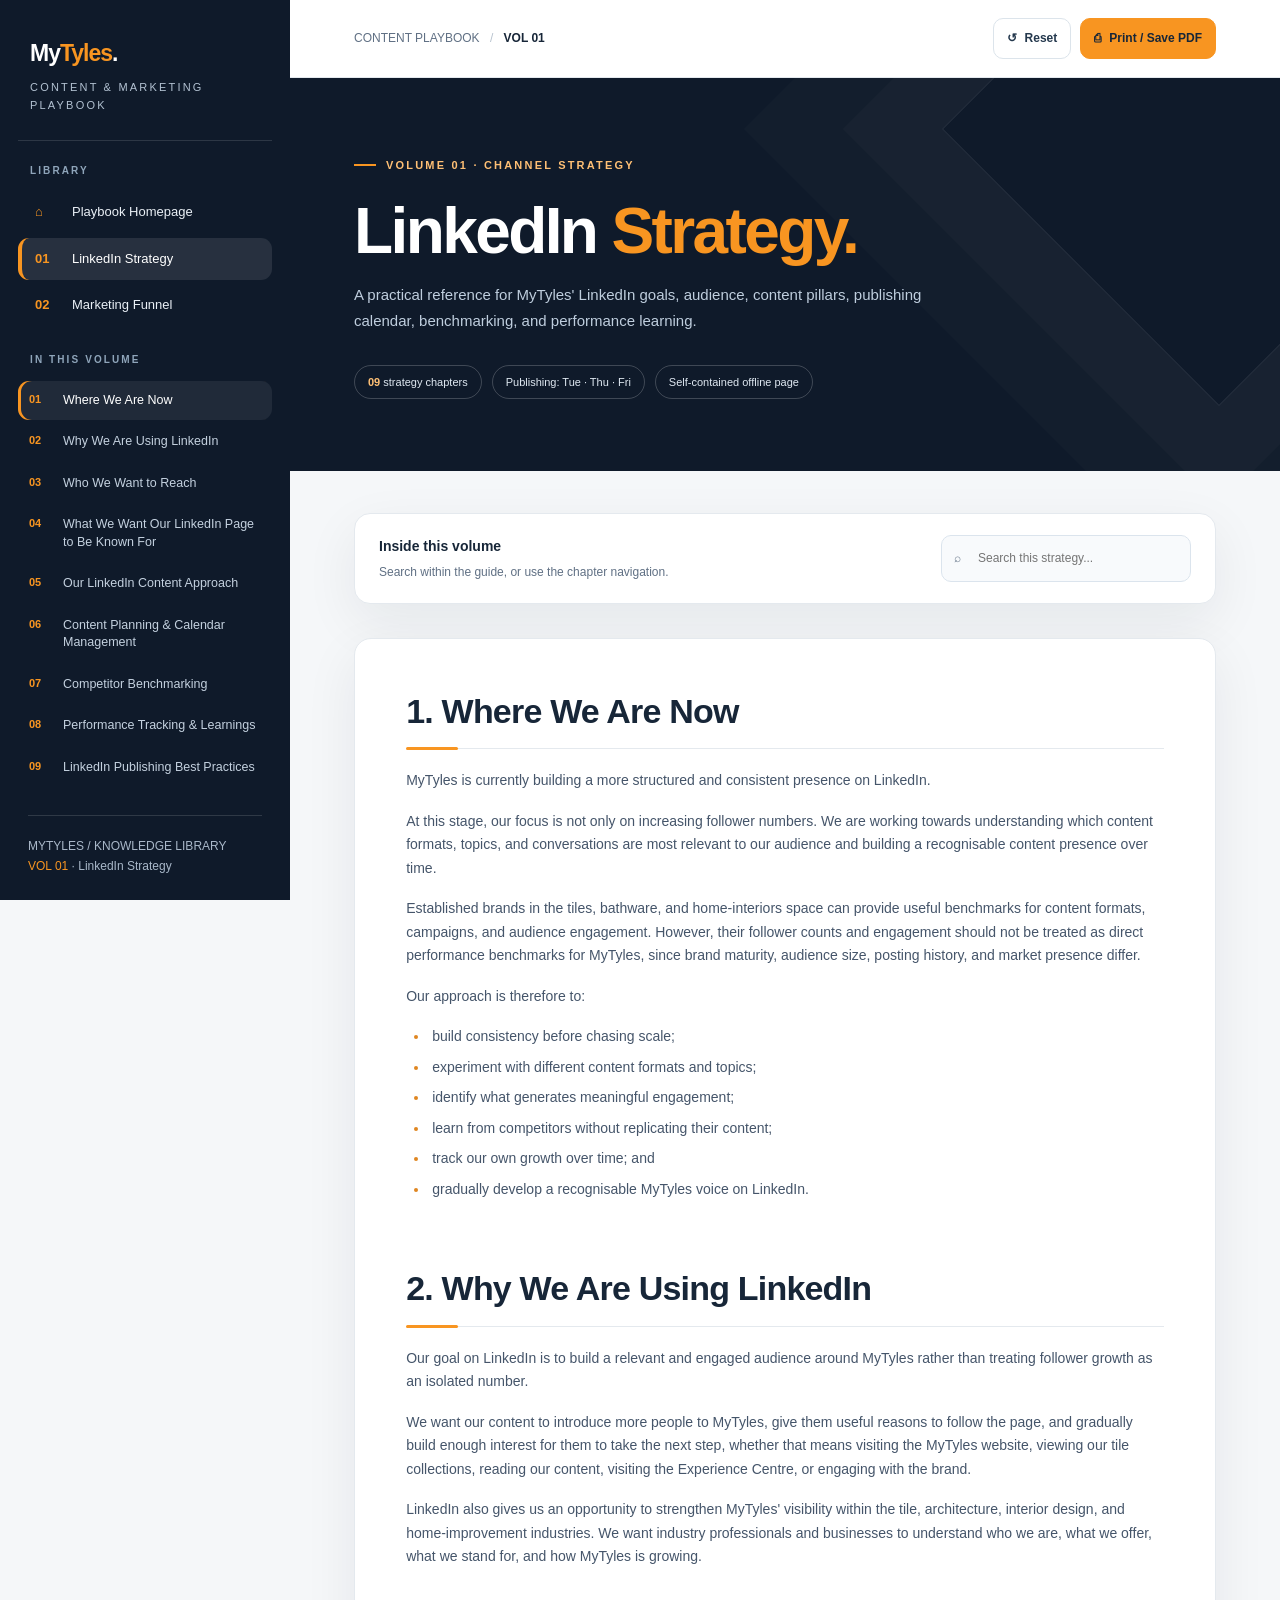
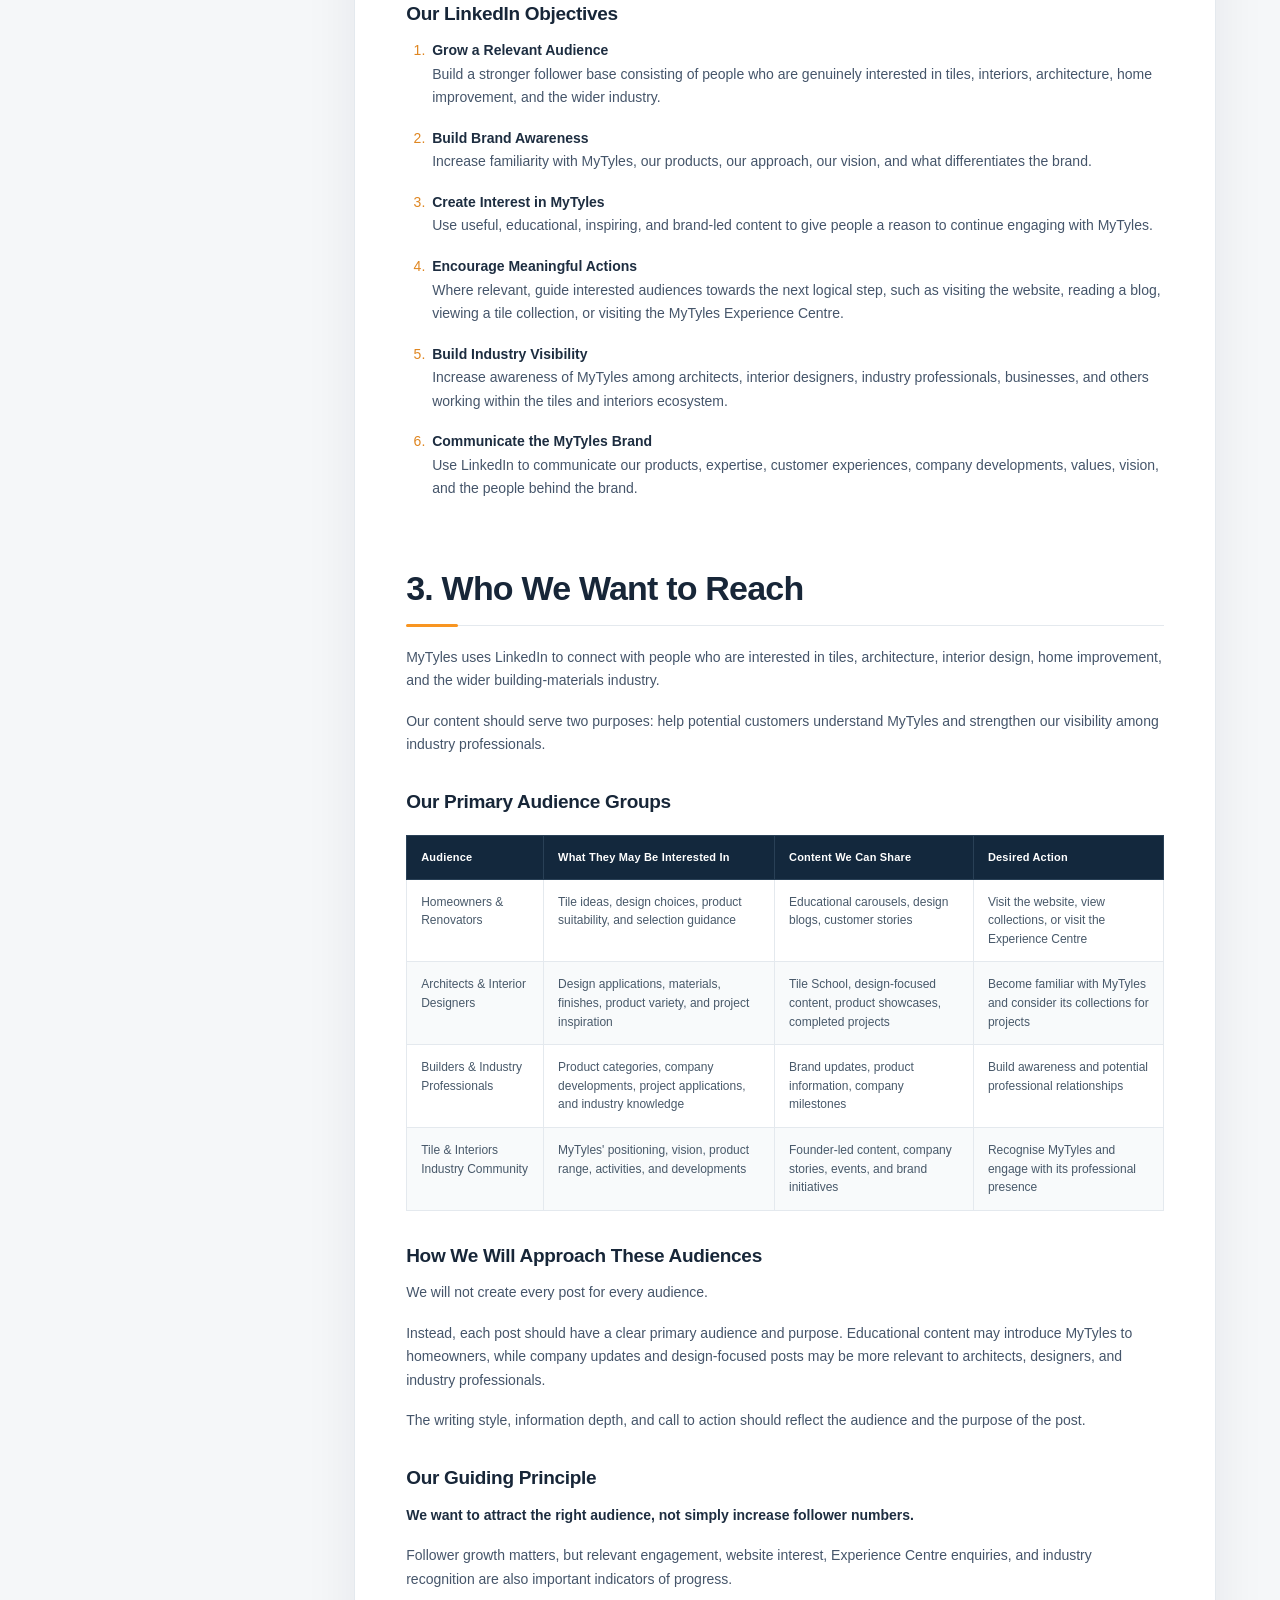
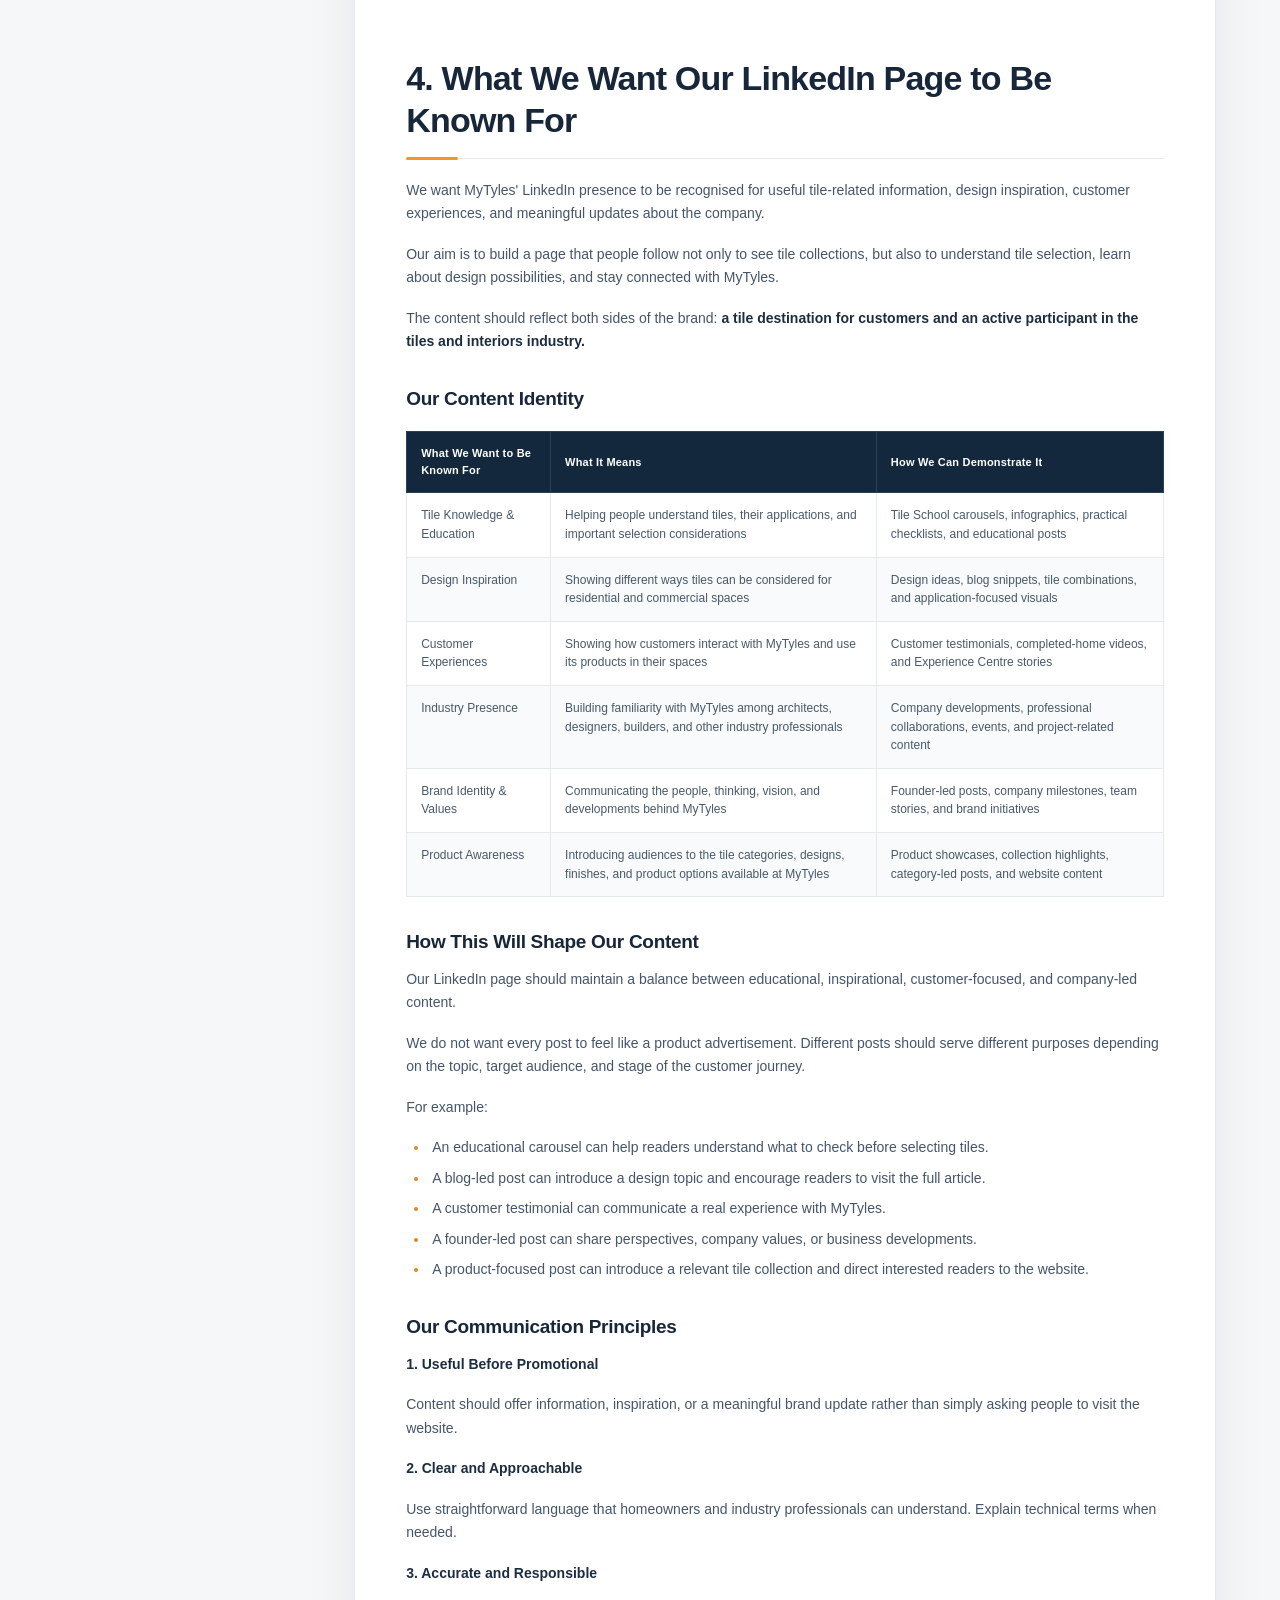
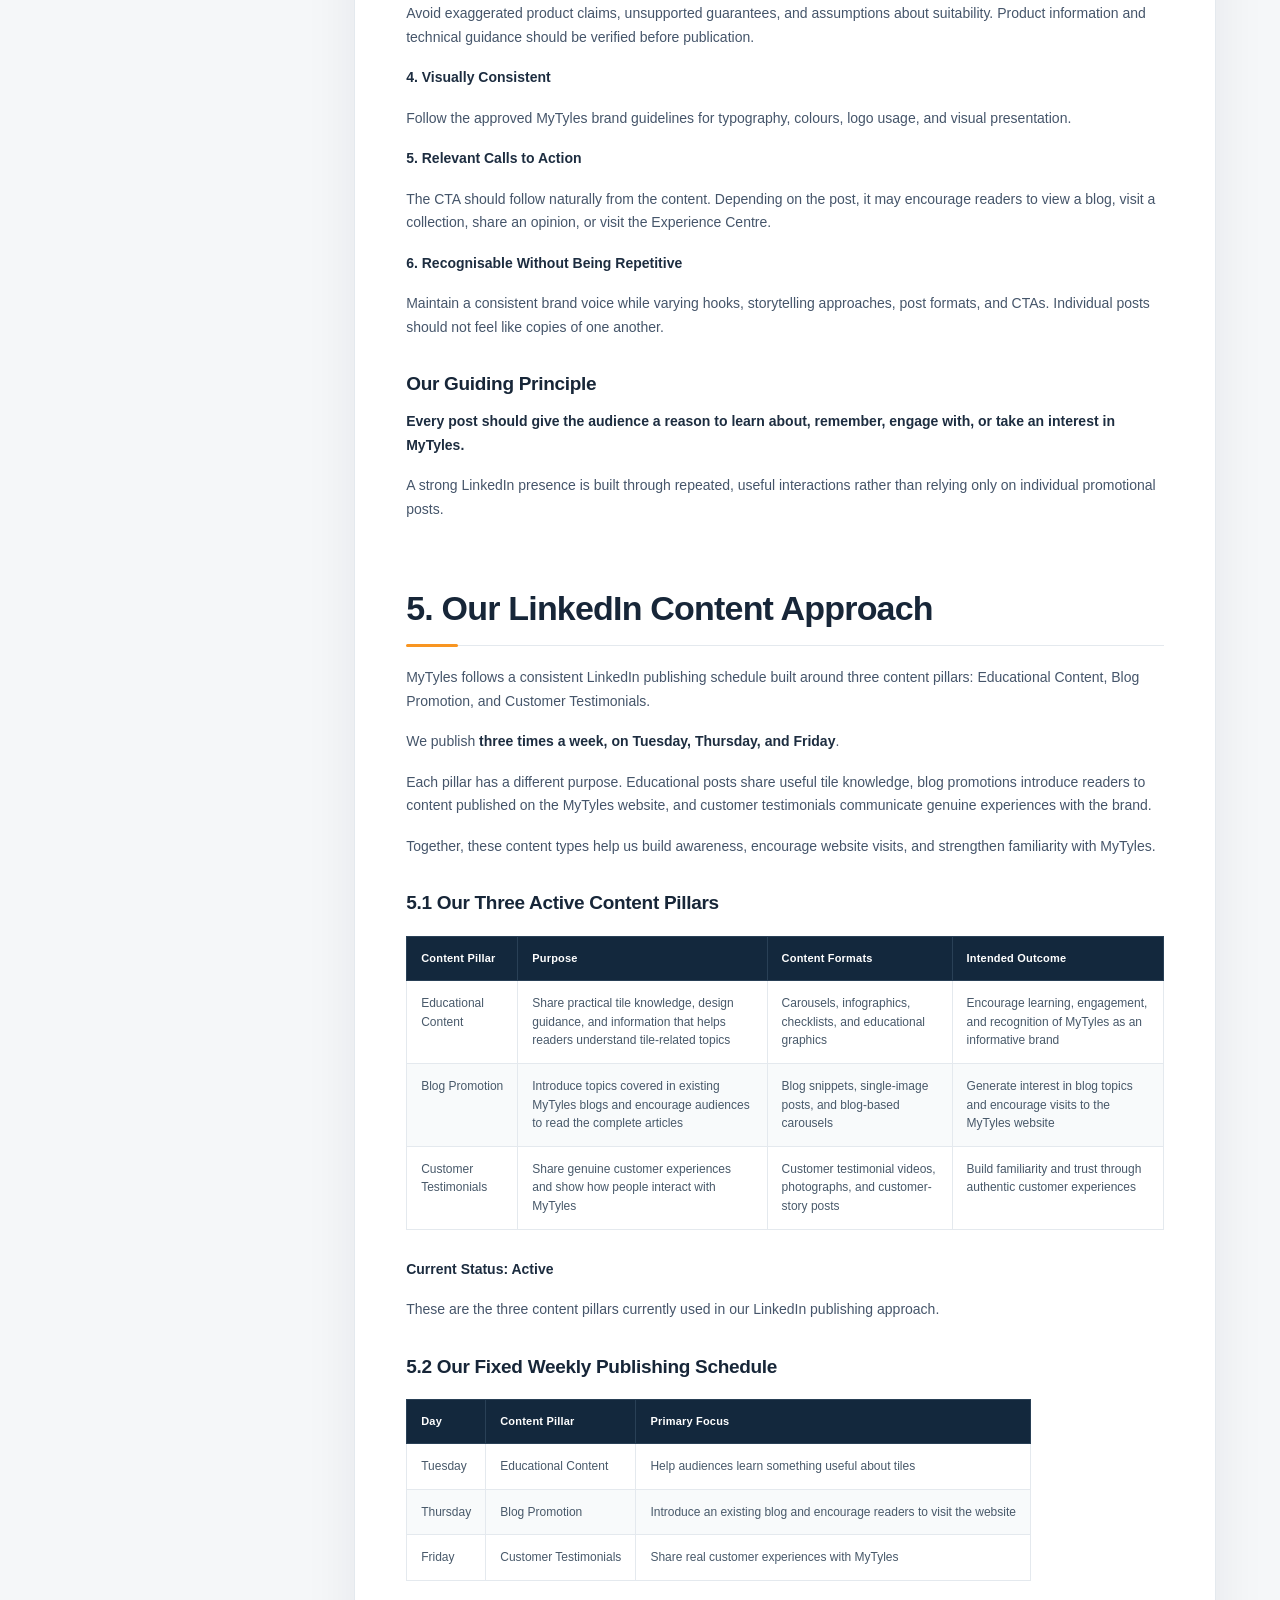
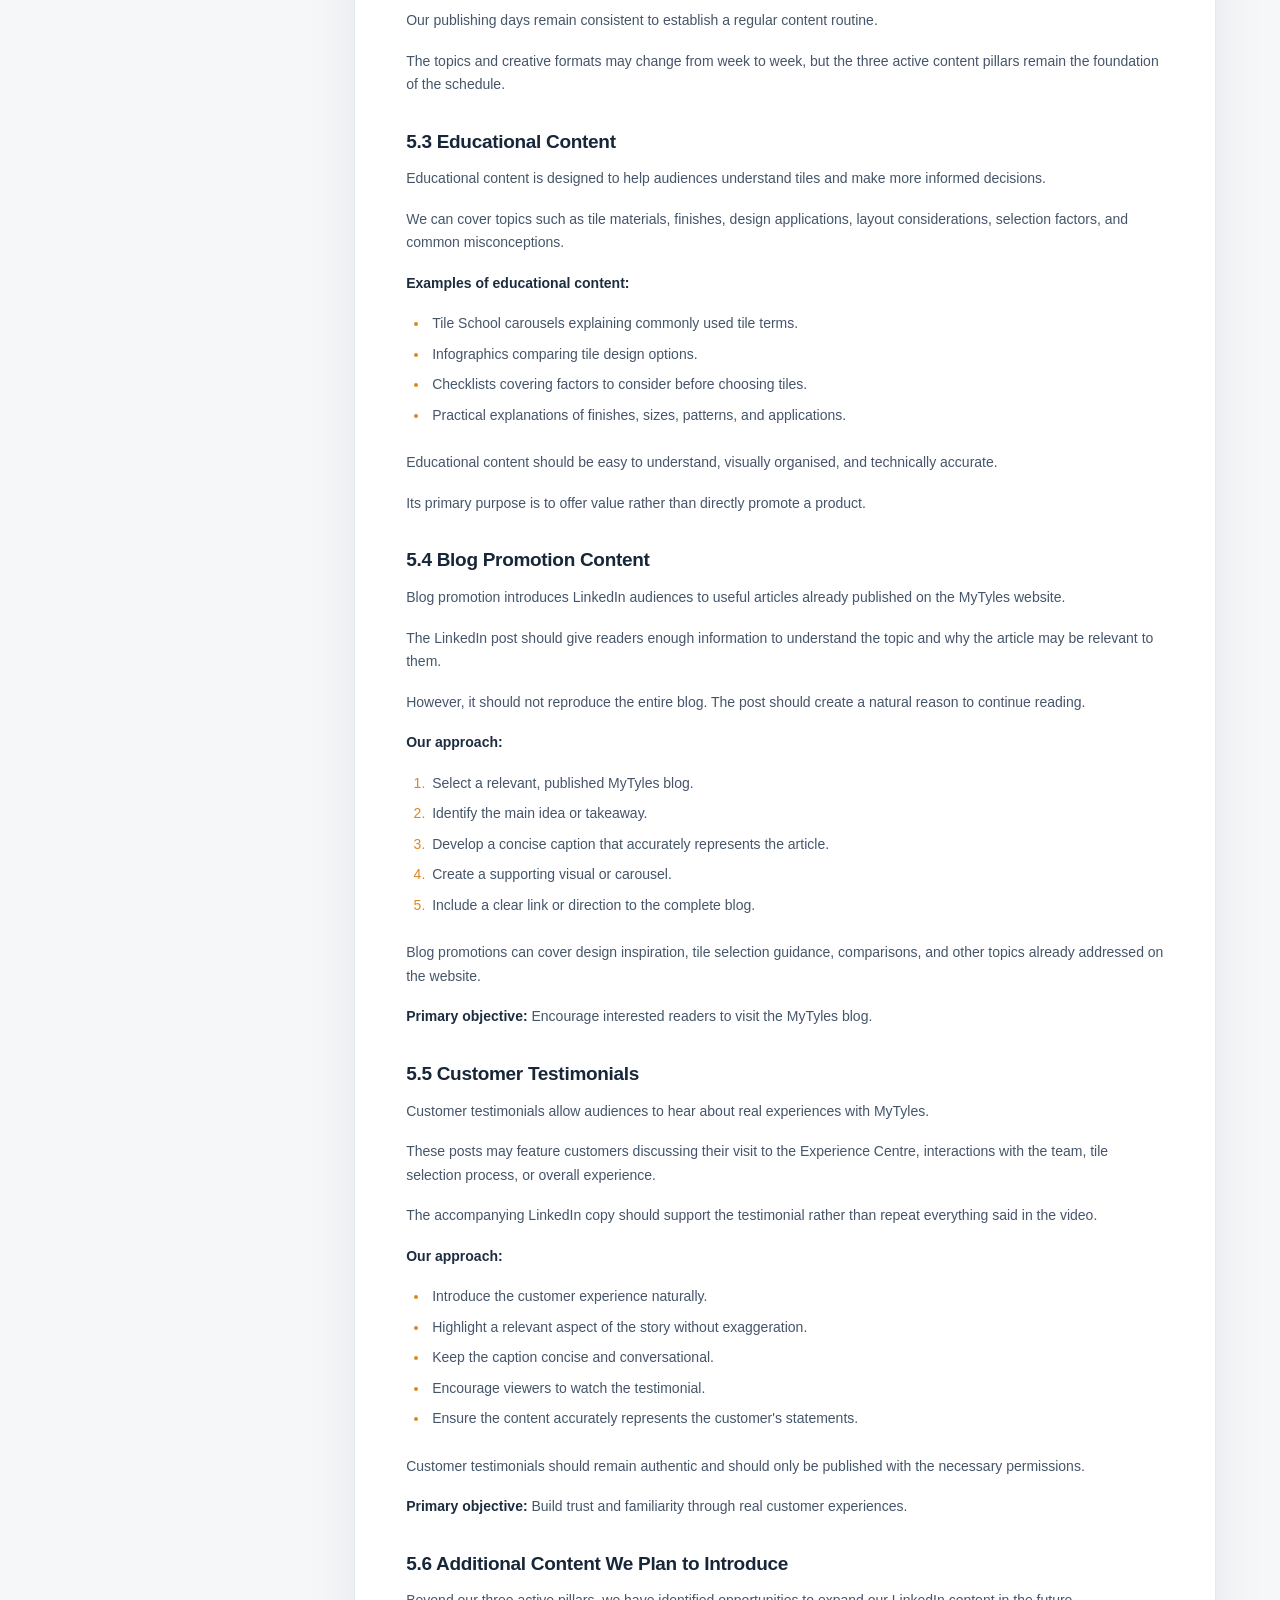
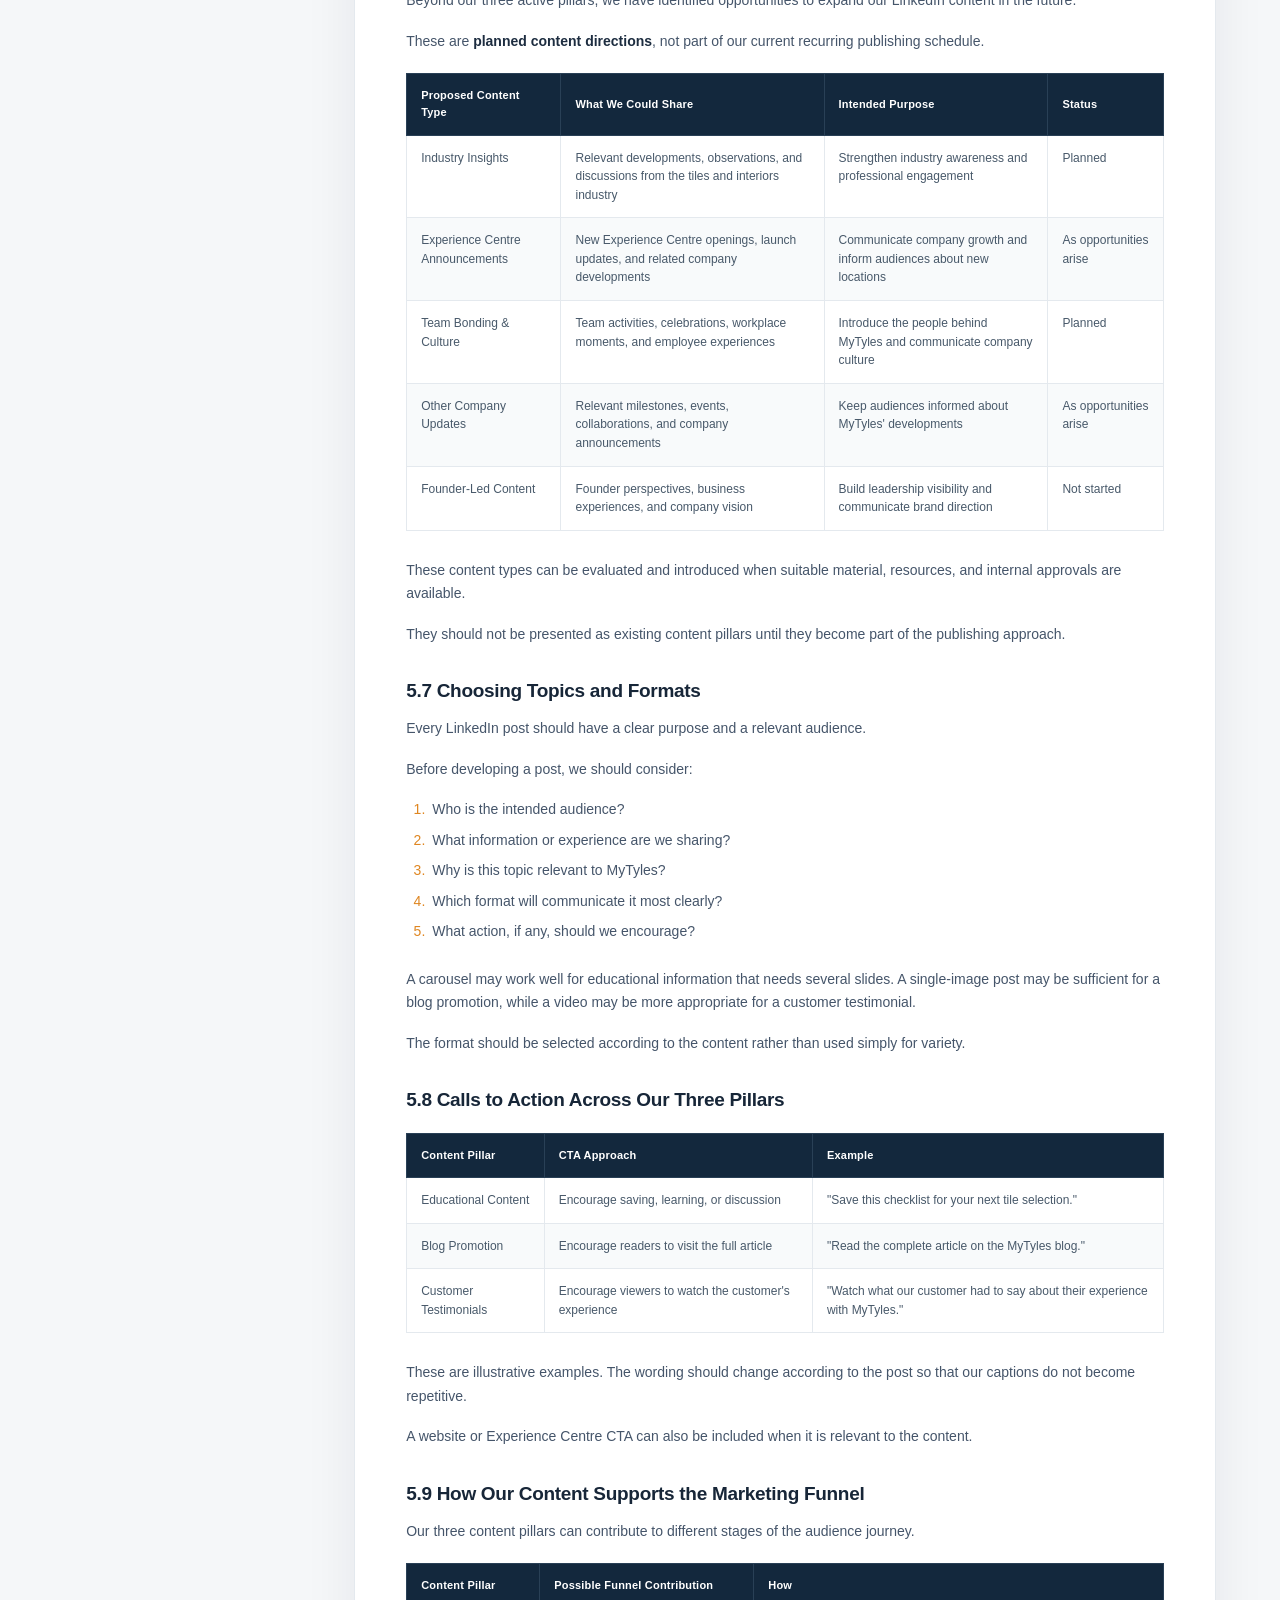
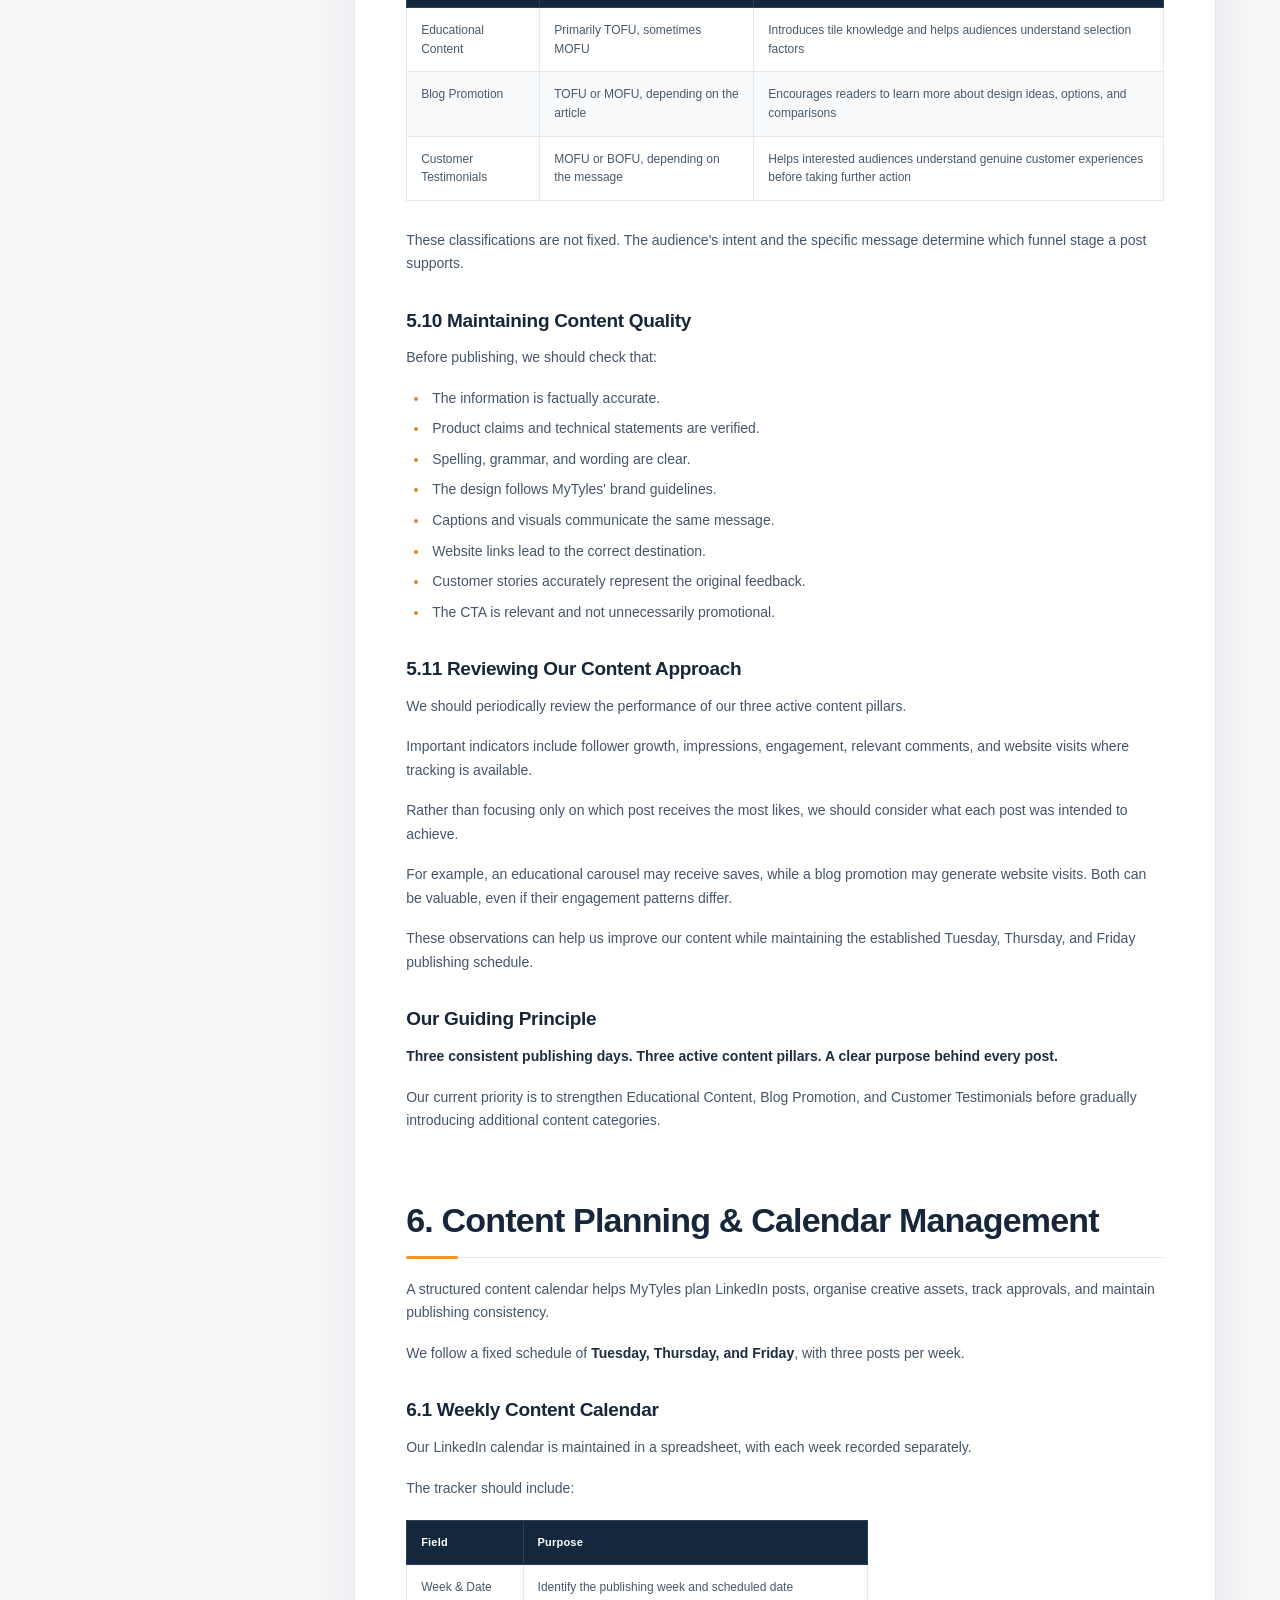
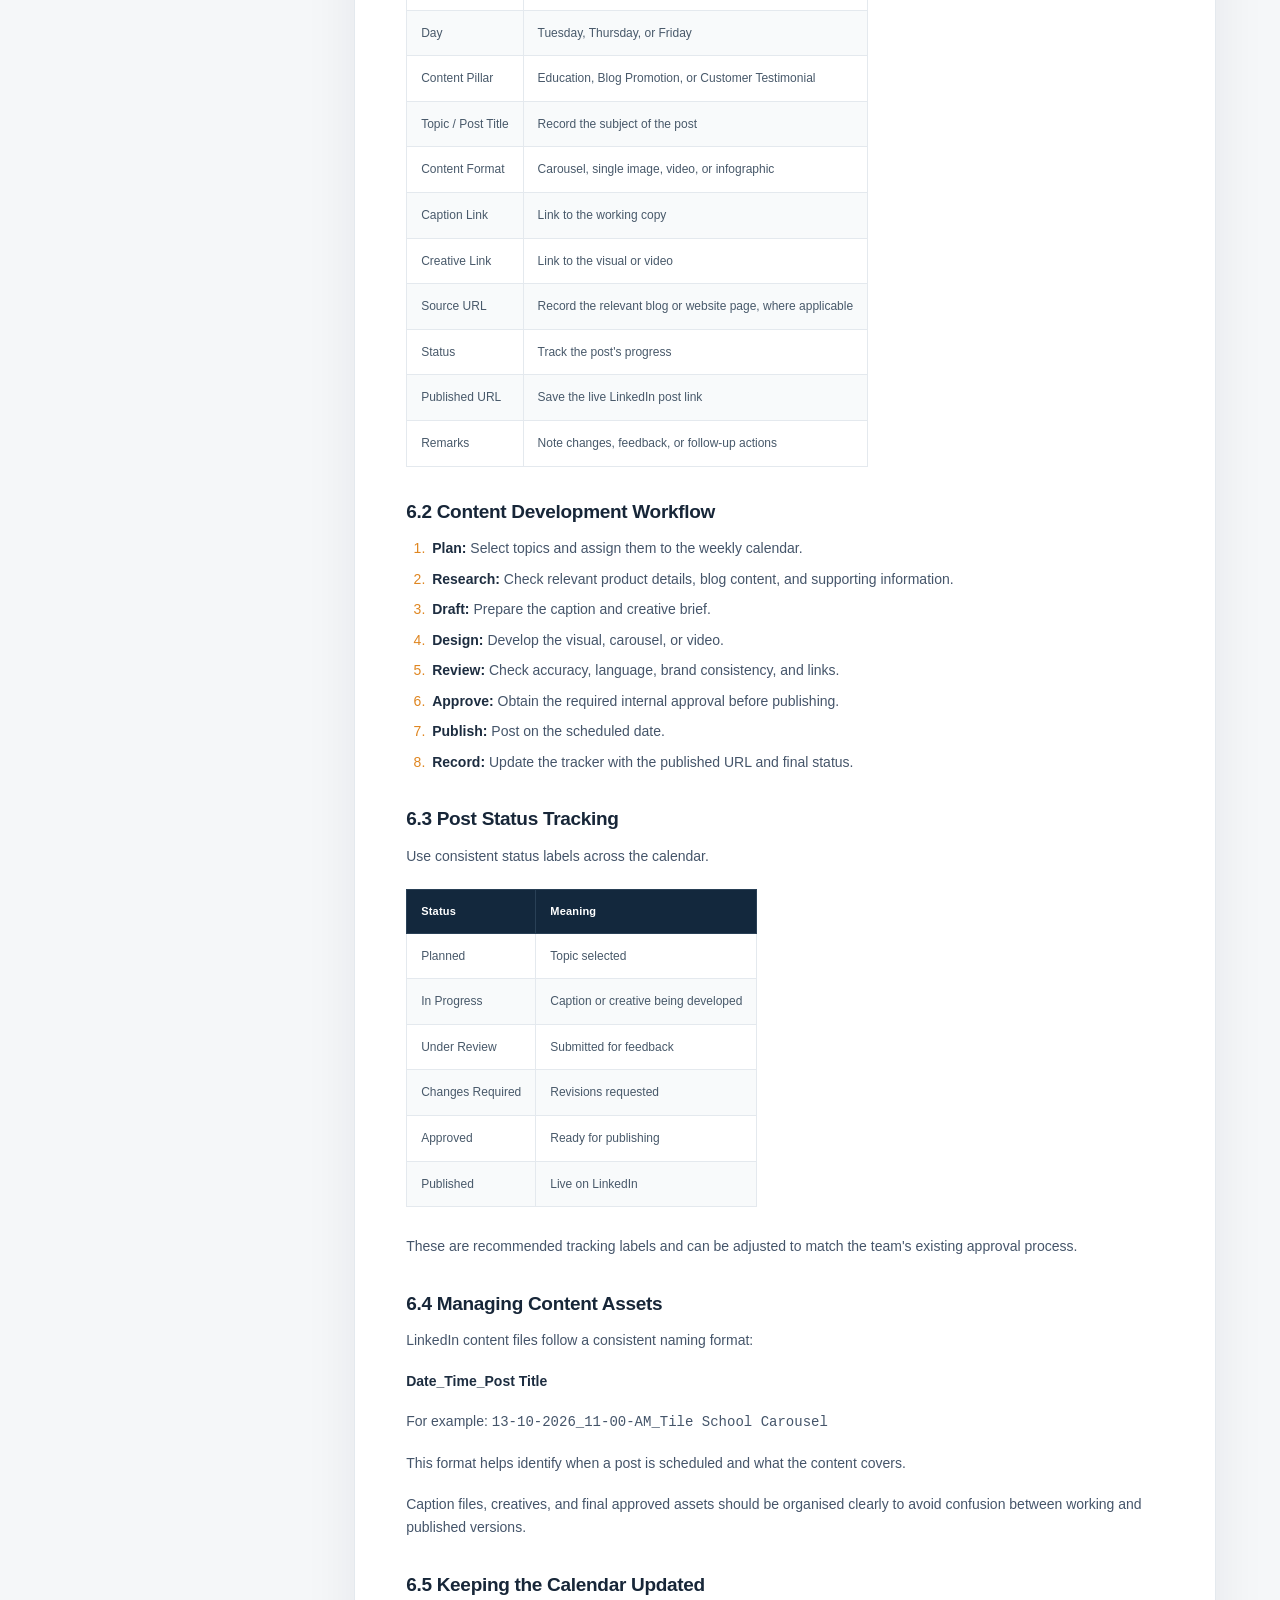
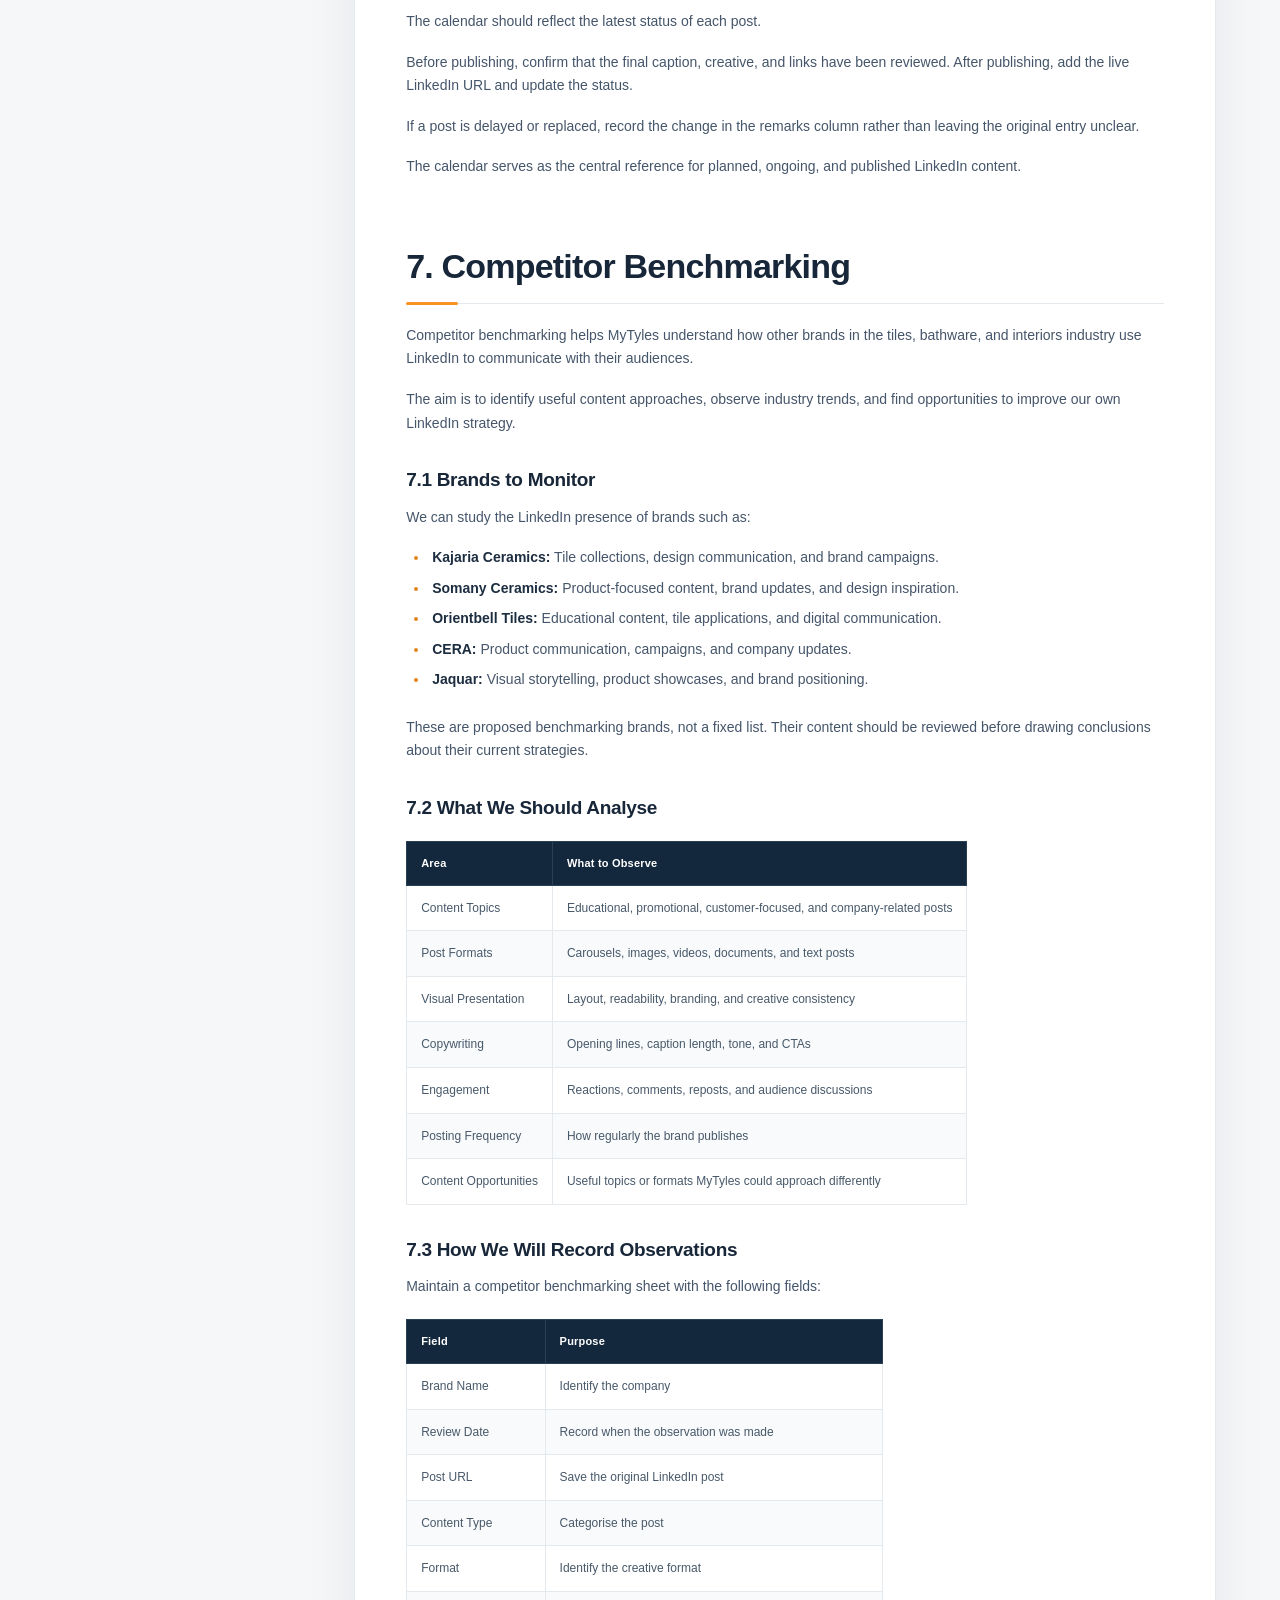
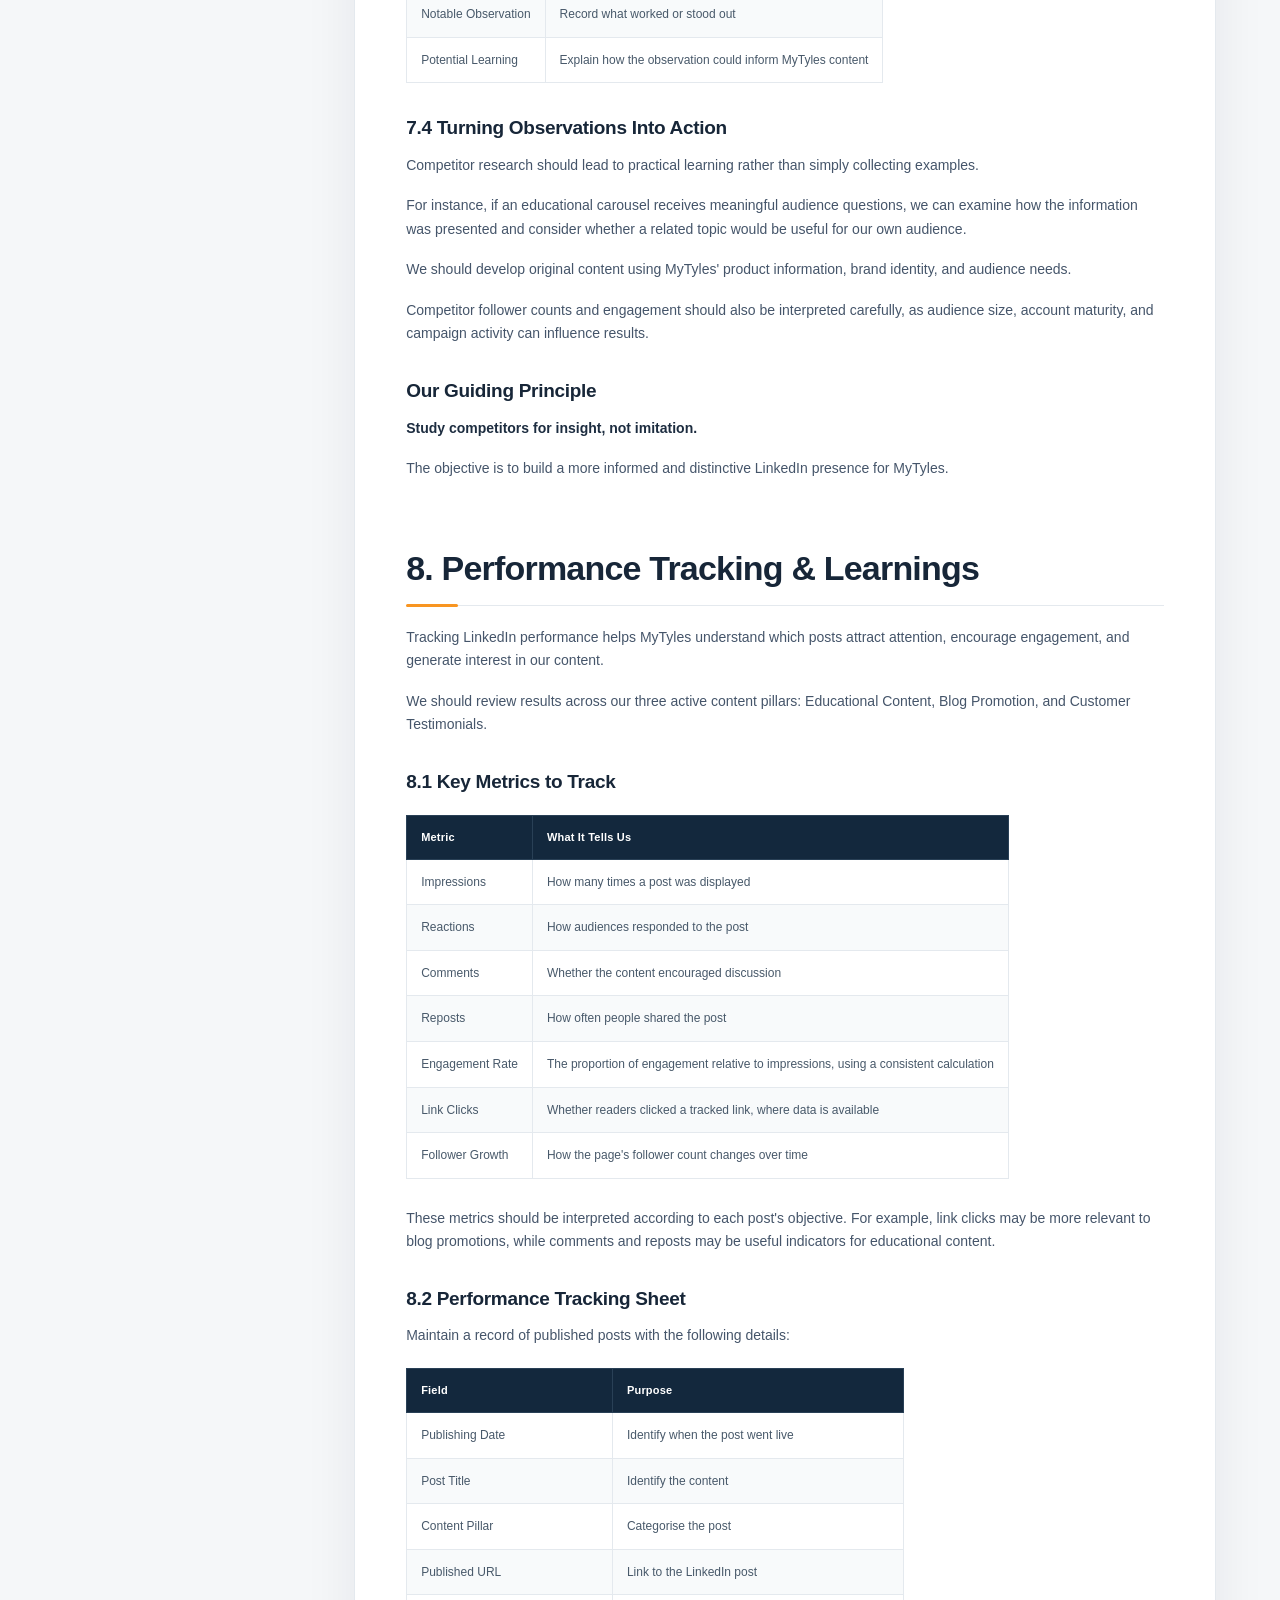
==== commit 48e094eb: "Update LinkedIn Strategy branding and navigation" ====
--- a/VOL-01_LinkedIn-Strategy.html
+++ b/VOL-01_LinkedIn-Strategy.html
@@ -1,18 +1,22 @@
-<!doctype html>
-<html lang="en"><head><meta charset="utf-8"><meta name="viewport" content="width=device-width,initial-scale=1">
-<meta name="theme-color" content="#0F1A2A"><meta name="description" content="MyTyles Content & Marketing Playbook, Volume 01: LinkedIn Strategy.">
+<!DOCTYPE html>
+
+<html lang="en"><head><meta charset="utf-8"/><meta content="width=device-width,initial-scale=1" name="viewport"/>
+<meta content="#0F1A2A" name="theme-color"/><meta content="MyTyles Content &amp; Marketing Playbook, Volume 01: LinkedIn Strategy." name="description"/>
 <title>VOL 01 · LinkedIn Strategy | MyTyles Playbook</title>
 <style>
 :root{--navy:#0F1A2A;--navy2:#17283c;--orange:#F89521;--ink:#172638;--muted:#607084;--line:#e4e9ee;--surface:#fff;--bg:#f5f7f9;--soft:#fff4e7;--shadow:0 18px 54px rgba(12,29,47,.07)}
 *{box-sizing:border-box}html{scroll-behavior:smooth;scroll-padding-top:100px}body{margin:0;color:var(--ink);background:var(--bg);font-family:Outfit,Montserrat,'Segoe UI',Arial,sans-serif;line-height:1.68;-webkit-font-smoothing:antialiased}button,input{font:inherit}a{color:inherit}button{cursor:pointer}.layout{display:grid;grid-template-columns:290px minmax(0,1fr);min-height:100vh}.sidebar{position:sticky;top:0;height:100vh;overflow:auto;background:var(--navy);color:#eaf0f6;padding:28px 18px 24px;scrollbar-width:thin}.brand{padding:6px 12px 25px;border-bottom:1px solid #ffffff20}.brand-mark{font-size:23px;letter-spacing:-1.2px;font-weight:800;color:white}.brand-mark span{color:var(--orange)}.brand-sub{font-size:11px;letter-spacing:2.2px;text-transform:uppercase;color:#b3c2d2;margin-top:5px}.side-label{font-size:10px;text-transform:uppercase;letter-spacing:2.1px;color:#8fa5ba;margin:27px 12px 12px;font-weight:700}.nav-link{display:flex;align-items:flex-start;gap:12px;padding:11px 11px;border-radius:11px;color:#c4d1df;text-decoration:none;font-size:12.5px;line-height:1.4;margin:2px 0;transition:.2s}.nav-link:hover,.nav-link.active{background:#ffffff12;color:#fff}.nav-link.active{box-shadow:inset 3px 0 var(--orange)}.nav-index{font-size:11px;font-weight:800;color:var(--orange);min-width:22px}.side-bottom{border-top:1px solid #ffffff22;margin:28px 10px 0;padding-top:20px;font-size:12px;color:#a9b8c9}.main{min-width:0}.topbar{height:78px;display:flex;align-items:center;justify-content:space-between;padding:0 clamp(22px,5vw,74px);background:#fff;border-bottom:1px solid var(--line);gap:16px}.crumb{font-size:12px;color:var(--muted)}.crumb strong{color:var(--ink)}.top-actions{display:flex;align-items:center;gap:9px}.btn{border:1px solid #dce4eb;border-radius:10px;padding:9px 13px;background:#fff;color:#24384d;font-size:12px;font-weight:700;display:inline-flex;align-items:center;gap:8px}.btn:hover{border-color:var(--orange);color:#bd680a}.btn-primary{background:var(--orange);color:#172638;border-color:var(--orange)}.btn-primary:hover{background:#ffae50;color:#172638}.hero{background:var(--navy);color:#fff;padding:70px clamp(22px,5vw,74px) 72px;position:relative;overflow:hidden}.hero:after{content:'';position:absolute;width:390px;height:390px;border:1px solid #ffffff18;transform:rotate(45deg);right:-135px;top:-145px;box-shadow:0 0 0 70px #ffffff05,0 0 0 140px #ffffff04;pointer-events:none}.eyebrow{display:inline-flex;align-items:center;gap:10px;text-transform:uppercase;letter-spacing:2.2px;color:#ffc075;font-size:11px;font-weight:800}.eyebrow:before{content:'';width:22px;height:2px;background:var(--orange)}.hero h1{font-size:clamp(39px,5vw,65px);line-height:1.07;letter-spacing:-2.6px;max-width:790px;margin:22px 0 17px;font-weight:800}.hero h1 em{color:var(--orange);font-style:normal}.hero p{color:#bfcede;max-width:620px;font-size:15px;margin:0}.hero-meta{display:flex;flex-wrap:wrap;gap:10px;margin-top:32px}.chip{padding:7px 13px;border:1px solid #ffffff33;border-radius:100px;font-size:11px;color:#e0e9f2}.chip b{color:#ffc075}.content-wrap{max-width:1110px;margin:auto;padding:42px clamp(22px,5vw,74px) 110px}.intro-panel{display:flex;align-items:center;justify-content:space-between;gap:20px;background:#fff;border:1px solid var(--line);border-radius:16px;padding:21px 24px;margin-bottom:34px;box-shadow:var(--shadow)}.intro-panel strong{display:block;font-size:14px}.intro-panel span{display:block;color:var(--muted);font-size:12px;margin-top:3px}.search-box{position:relative;min-width:250px}.search-box input{border:1px solid #dbe4ed;border-radius:10px;padding:12px 14px 12px 36px;width:100%;font-size:12px;background:#f8fafc;outline:none}.search-box input:focus{border-color:var(--orange);background:white}.search-icon{position:absolute;left:13px;top:10px;color:#8495a7;font-size:17px}.search-info{font-size:12px;color:var(--muted);margin:0 0 16px;display:none}.article{background:var(--surface);border:1px solid var(--line);border-radius:17px;box-shadow:var(--shadow);padding:clamp(24px,4vw,56px);overflow:hidden}.article>h1{display:none}.article h2{font-size:clamp(25px,3vw,34px);line-height:1.24;letter-spacing:-.8px;margin:66px 0 20px;padding:0 0 16px;border-bottom:1px solid var(--line);position:relative}.article h2:after{content:'';width:52px;height:3px;background:var(--orange);position:absolute;bottom:-2px;left:0;border-radius:4px}.article h2:first-of-type{margin-top:0}.article h3{font-size:19px;line-height:1.3;letter-spacing:-.3px;margin:33px 0 13px}.article p,.article li{font-size:14px;color:#45556a}.article p{margin:12px 0 17px}.article strong{color:#1d2d40}.article ul,.article ol{padding-left:23px;margin:12px 0 24px}.article li{margin:7px 0;padding-left:3px}.article li::marker{color:#df8621}.article table{border-collapse:collapse;width:100%;margin:20px 0 28px;font-size:12px;line-height:1.55;min-width:540px}.article table th{background:#13283d;color:#fff;text-align:left;font-size:11px;letter-spacing:.2px;padding:13px 14px;border:1px solid #294056}.article table td{padding:13px 14px;border:1px solid #e4e9ee;vertical-align:top;color:#48596a}.article table tr:nth-child(even) td{background:#f8fafb}.article table tr:hover td{background:#fff8ee}.article table{display:block;overflow-x:auto}.article blockquote{border-left:3px solid var(--orange);padding:8px 20px;background:#fff8ee;margin:24px 0}.article a{color:#b66a14;text-underline-offset:3px}.article h2,.article h3{scroll-margin-top:20px}.section-hidden{display:none!important}.hit{background:#ffe2a6;border-radius:2px}.foot{display:flex;align-items:center;justify-content:space-between;gap:12px;padding:28px 2px 0;font-size:11px;color:#7a8897}.mobile-menu{display:none}.overlay{display:none}.back-top{position:fixed;right:25px;bottom:24px;border:0;background:var(--orange);width:43px;height:43px;border-radius:12px;box-shadow:0 8px 24px #f8952155;font-weight:800;display:none;z-index:3}.back-top.visible{display:block}
 @media(max-width:900px){.layout{display:block}.sidebar{position:fixed;left:0;top:0;width:290px;transform:translateX(-100%);transition:transform .2s;z-index:11}.sidebar.open{transform:translateX(0)}.overlay.show{display:block;position:fixed;inset:0;background:#08121dbb;z-index:10}.mobile-menu{display:inline-flex}.topbar{height:67px}.hero{padding-top:52px;padding-bottom:54px}.hero h1{letter-spacing:-1.6px}.intro-panel{flex-wrap:wrap}.search-box{width:100%}.content-wrap{padding-top:24px}.article{padding:24px}.article h2{margin-top:46px}.top-actions .print-label{display:none}}@media(max-width:500px){.topbar{padding:0 17px}.crumb{font-size:10px}.top-actions{gap:5px}.btn{padding:8px 9px}.hero{padding-left:24px;padding-right:24px}.hero h1{font-size:42px}.content-wrap{padding-left:14px;padding-right:14px}.intro-panel{padding:18px}.article h2{font-size:24px}.article h3{font-size:18px}.article p,.article li{font-size:13px}.foot{flex-wrap:wrap}}
 @media print{body{background:white}.sidebar,.topbar,.intro-panel,.back-top,.foot{display:none!important}.layout{display:block}.hero{background:white!important;color:#0f1a2a!important;padding:18px 0 24px}.hero h1{font-size:35px}.hero h1 em{color:#d97912}.hero p,.chip{color:#555}.hero:after{display:none}.hero-meta .chip{border-color:#ddd}.content-wrap{padding:0;max-width:none}.article{border:0;box-shadow:none;padding:0}.article h2{break-after:avoid}.article h3{break-after:avoid}.article table{display:table;min-width:0;font-size:9px}.article table th{background:#e9edf1!important;color:#111!important}.article tr{break-inside:avoid}}
-</style></head><body>
+</style><style>
+/* Shared Playbook library navigation */
+.library-links{margin:22px 0 8px}.library-links .side-label{margin:0 12px 12px}.library-link{display:flex;align-items:center;gap:14px;margin:4px 0;padding:12px 13px;border-radius:11px;text-decoration:none;color:#eaf0f6;font-size:13px;line-height:1.4;border-left:4px solid transparent;transition:background .2s}.library-link:hover{background:#ffffff16}.library-link.current{background:#ffffff19;border-left-color:#F89521;color:#fff}.library-num{color:#F89521;font-weight:800;min-width:23px}.brand-mark{letter-spacing:-1px!important}.brand-mark span:first-child{color:#F89521}
+</style></head><body id="top">
 <div class="overlay" id="overlay"></div><div class="layout">
-<aside class="sidebar" id="sidebar" aria-label="Section navigation"><div class="brand"><div class="brand-mark">my<span>tyles</span><span style="color:#fff">.</span></div><div class="brand-sub">Content & Marketing Playbook</div></div><div class="side-label">Volume 01 · Contents</div><nav id="toc"><a class="nav-link" href="#1-where-we-are-now"><span class="nav-index">01</span><span>Where We Are Now</span></a><a class="nav-link" href="#2-why-we-are-using-linkedin"><span class="nav-index">02</span><span>Why We Are Using LinkedIn</span></a><a class="nav-link" href="#3-who-we-want-to-reach"><span class="nav-index">03</span><span>Who We Want to Reach</span></a><a class="nav-link" href="#4-what-we-want-our-linkedin-page-to-be-known-for"><span class="nav-index">04</span><span>What We Want Our LinkedIn Page to Be Known For</span></a><a class="nav-link" href="#5-our-linkedin-content-approach"><span class="nav-index">05</span><span>Our LinkedIn Content Approach</span></a><a class="nav-link" href="#6-content-planning-calendar-management"><span class="nav-index">06</span><span>Content Planning &amp; Calendar Management</span></a><a class="nav-link" href="#7-competitor-benchmarking"><span class="nav-index">07</span><span>Competitor Benchmarking</span></a><a class="nav-link" href="#8-performance-tracking-learnings"><span class="nav-index">08</span><span>Performance Tracking &amp; Learnings</span></a><a class="nav-link" href="#9-linkedin-publishing-best-practices"><span class="nav-index">09</span><span>LinkedIn Publishing Best Practices</span></a></nav><div class="side-bottom">MYTYLES / KNOWLEDGE LIBRARY<br><span style="color:#f89521">VOL 01</span> · LinkedIn Strategy</div></aside>
-<main class="main"><header class="topbar"><div style="display:flex;align-items:center;gap:13px"><button class="btn mobile-menu" id="menuBtn" aria-label="Open menu">☰</button><div class="crumb">CONTENT PLAYBOOK <span style="padding:0 7px;color:#b7c2ce">/</span> <strong>VOL 01</strong></div></div><div class="top-actions"><button class="btn" id="clearBtn" title="Clear search">↺ <span class="print-label">Reset</span></button><button class="btn btn-primary" onclick="window.print()">⎙ <span class="print-label">Print / Save PDF</span></button></div></header>
+<aside aria-label="Section navigation" class="sidebar" id="sidebar"><div class="brand"><div class="brand-mark">My<span>Tyles</span><span style="color:#fff">.</span></div><div class="brand-sub">Content &amp; Marketing Playbook</div></div><div aria-label="Playbook library" class="library-links"><div class="side-label">Library</div><a class="library-link" href="index.html"><span class="library-num">⌂</span><span>Playbook Homepage</span></a><a class="library-link current" href="#top"><span class="library-num">01</span><span>LinkedIn Strategy</span></a><a class="library-link" href="VOL-02_Marketing-Funnel.html"><span class="library-num">02</span><span>Marketing Funnel</span></a></div><div class="side-label" style="margin-top:26px">In This Volume</div><nav id="toc"><a class="nav-link" href="#1-where-we-are-now"><span class="nav-index">01</span><span>Where We Are Now</span></a><a class="nav-link" href="#2-why-we-are-using-linkedin"><span class="nav-index">02</span><span>Why We Are Using LinkedIn</span></a><a class="nav-link" href="#3-who-we-want-to-reach"><span class="nav-index">03</span><span>Who We Want to Reach</span></a><a class="nav-link" href="#4-what-we-want-our-linkedin-page-to-be-known-for"><span class="nav-index">04</span><span>What We Want Our LinkedIn Page to Be Known For</span></a><a class="nav-link" href="#5-our-linkedin-content-approach"><span class="nav-index">05</span><span>Our LinkedIn Content Approach</span></a><a class="nav-link" href="#6-content-planning-calendar-management"><span class="nav-index">06</span><span>Content Planning &amp; Calendar Management</span></a><a class="nav-link" href="#7-competitor-benchmarking"><span class="nav-index">07</span><span>Competitor Benchmarking</span></a><a class="nav-link" href="#8-performance-tracking-learnings"><span class="nav-index">08</span><span>Performance Tracking &amp; Learnings</span></a><a class="nav-link" href="#9-linkedin-publishing-best-practices"><span class="nav-index">09</span><span>LinkedIn Publishing Best Practices</span></a></nav><div class="side-bottom">MYTYLES / KNOWLEDGE LIBRARY<br/><span style="color:#f89521">VOL 01</span> · LinkedIn Strategy</div></aside>
+<main class="main"><header class="topbar"><div style="display:flex;align-items:center;gap:13px"><button aria-label="Open menu" class="btn mobile-menu" id="menuBtn">☰</button><div class="crumb">CONTENT PLAYBOOK <span style="padding:0 7px;color:#b7c2ce">/</span> <strong>VOL 01</strong></div></div><div class="top-actions"><button class="btn" id="clearBtn" title="Clear search">↺ <span class="print-label">Reset</span></button><button class="btn btn-primary" onclick="window.print()">⎙ <span class="print-label">Print / Save PDF</span></button></div></header>
 <section class="hero"><div class="eyebrow">Volume 01 · Channel Strategy</div><h1>LinkedIn <em>Strategy.</em></h1><p>A practical reference for MyTyles' LinkedIn goals, audience, content pillars, publishing calendar, benchmarking, and performance learning.</p><div class="hero-meta"><span class="chip"><b>09</b> strategy chapters</span><span class="chip">Publishing: Tue · Thu · Fri</span><span class="chip">Self-contained offline page</span></div></section>
-<div class="content-wrap"><div class="intro-panel"><div><strong>Inside this volume</strong><span>Search within the guide, or use the chapter navigation.</span></div><label class="search-box"><span class="search-icon">⌕</span><input type="search" id="search" placeholder="Search this strategy..." aria-label="Search strategy content"></label></div><div class="search-info" id="searchInfo"></div><article class="article" id="article"><h1>MyTyles LinkedIn Strategy</h1>
+<div class="content-wrap"><div class="intro-panel"><div><strong>Inside this volume</strong><span>Search within the guide, or use the chapter navigation.</span></div><label class="search-box"><span class="search-icon">⌕</span><input aria-label="Search strategy content" id="search" placeholder="Search this strategy..." type="search"/></label></div><div class="search-info" id="searchInfo"></div><article class="article" id="article"><h1>MyTyles LinkedIn Strategy</h1>
 <h2 id="1-where-we-are-now">1. Where We Are Now</h2>
 <p>MyTyles is currently building a more structured and consistent presence on LinkedIn.</p>
 <p>At this stage, our focus is not only on increasing follower numbers. We are working towards understanding which content formats, topics, and conversations are most relevant to our audience and building a recognisable content presence over time.</p>
@@ -32,8 +36,8 @@
 <p>LinkedIn also gives us an opportunity to strengthen MyTyles' visibility within the tile, architecture, interior design, and home-improvement industries. We want industry professionals and businesses to understand who we are, what we offer, what we stand for, and how MyTyles is growing.</p>
 <h3 id="our-linkedin-objectives">Our LinkedIn Objectives</h3>
 <ol>
-<li><p><strong>Grow a Relevant Audience</strong><br/>
-Build a stronger follower base consisting of people who are genuinely interested in tiles, interiors, architecture, home improvement, and the wider industry.</p>
+<li><p><strong>Grow a Relevant Audience</strong><br>
+Build a stronger follower base consisting of people who are genuinely interested in tiles, interiors, architecture, home improvement, and the wider industry.</br></p>
 </li>
 <li><p><strong>Build Brand Awareness</strong><br/>
 Increase familiarity with MyTyles, our products, our approach, our vision, and what differentiates the brand.</p>
@@ -820,7 +824,7 @@
 <li>The correct approved creative is attached.</li>
 <li>The scheduled date and time are accurate.</li>
 </ol>
-</article><footer class="foot"><span>MYTYLES CONTENT & MARKETING PLAYBOOK · VOL 01</span><span>Source: LinkedIn strategy Markdown · Standalone HTML</span></footer></div></main></div><button class="back-top" id="backTop" aria-label="Back to top">↑</button>
+</article><footer class="foot"><span>MYTYLES CONTENT &amp; MARKETING PLAYBOOK · VOL 01</span><span>Source: LinkedIn strategy Markdown · Standalone HTML</span></footer></div></main></div><button aria-label="Back to top" class="back-top" id="backTop">↑</button>
 <script>
 (function(){const sidebar=document.getElementById('sidebar'),overlay=document.getElementById('overlay'),menu=document.getElementById('menuBtn'),search=document.getElementById('search'),article=document.getElementById('article'),info=document.getElementById('searchInfo'),back=document.getElementById('backTop');
 function closeMenu(){sidebar.classList.remove('open');overlay.classList.remove('show')}menu.addEventListener('click',()=>{sidebar.classList.add('open');overlay.classList.add('show')});overlay.addEventListener('click',closeMenu);document.querySelectorAll('.nav-link').forEach(a=>a.addEventListener('click',closeMenu));
@@ -829,4 +833,4 @@
 document.getElementById('clearBtn').addEventListener('click',()=>{search.value='';search.dispatchEvent(new Event('input'));window.scrollTo({top:0,behavior:'smooth'})});
 const links=[...document.querySelectorAll('.nav-link')];function update(){let current=headings[0]?.id;for(const h of headings){if(h.getBoundingClientRect().top<160)current=h.id}links.forEach(a=>a.classList.toggle('active',a.getAttribute('href')==='#'+current));back.classList.toggle('visible',window.scrollY>500)}window.addEventListener('scroll',update,{passive:true});update();back.addEventListener('click',()=>window.scrollTo({top:0,behavior:'smooth'}));document.addEventListener('keydown',e=>{if(e.key==='Escape')closeMenu();if((e.ctrlKey||e.metaKey)&&e.key.toLowerCase()==='k'){e.preventDefault();search.focus()}})
 })();
-</script></body></html>+</script></body></html>
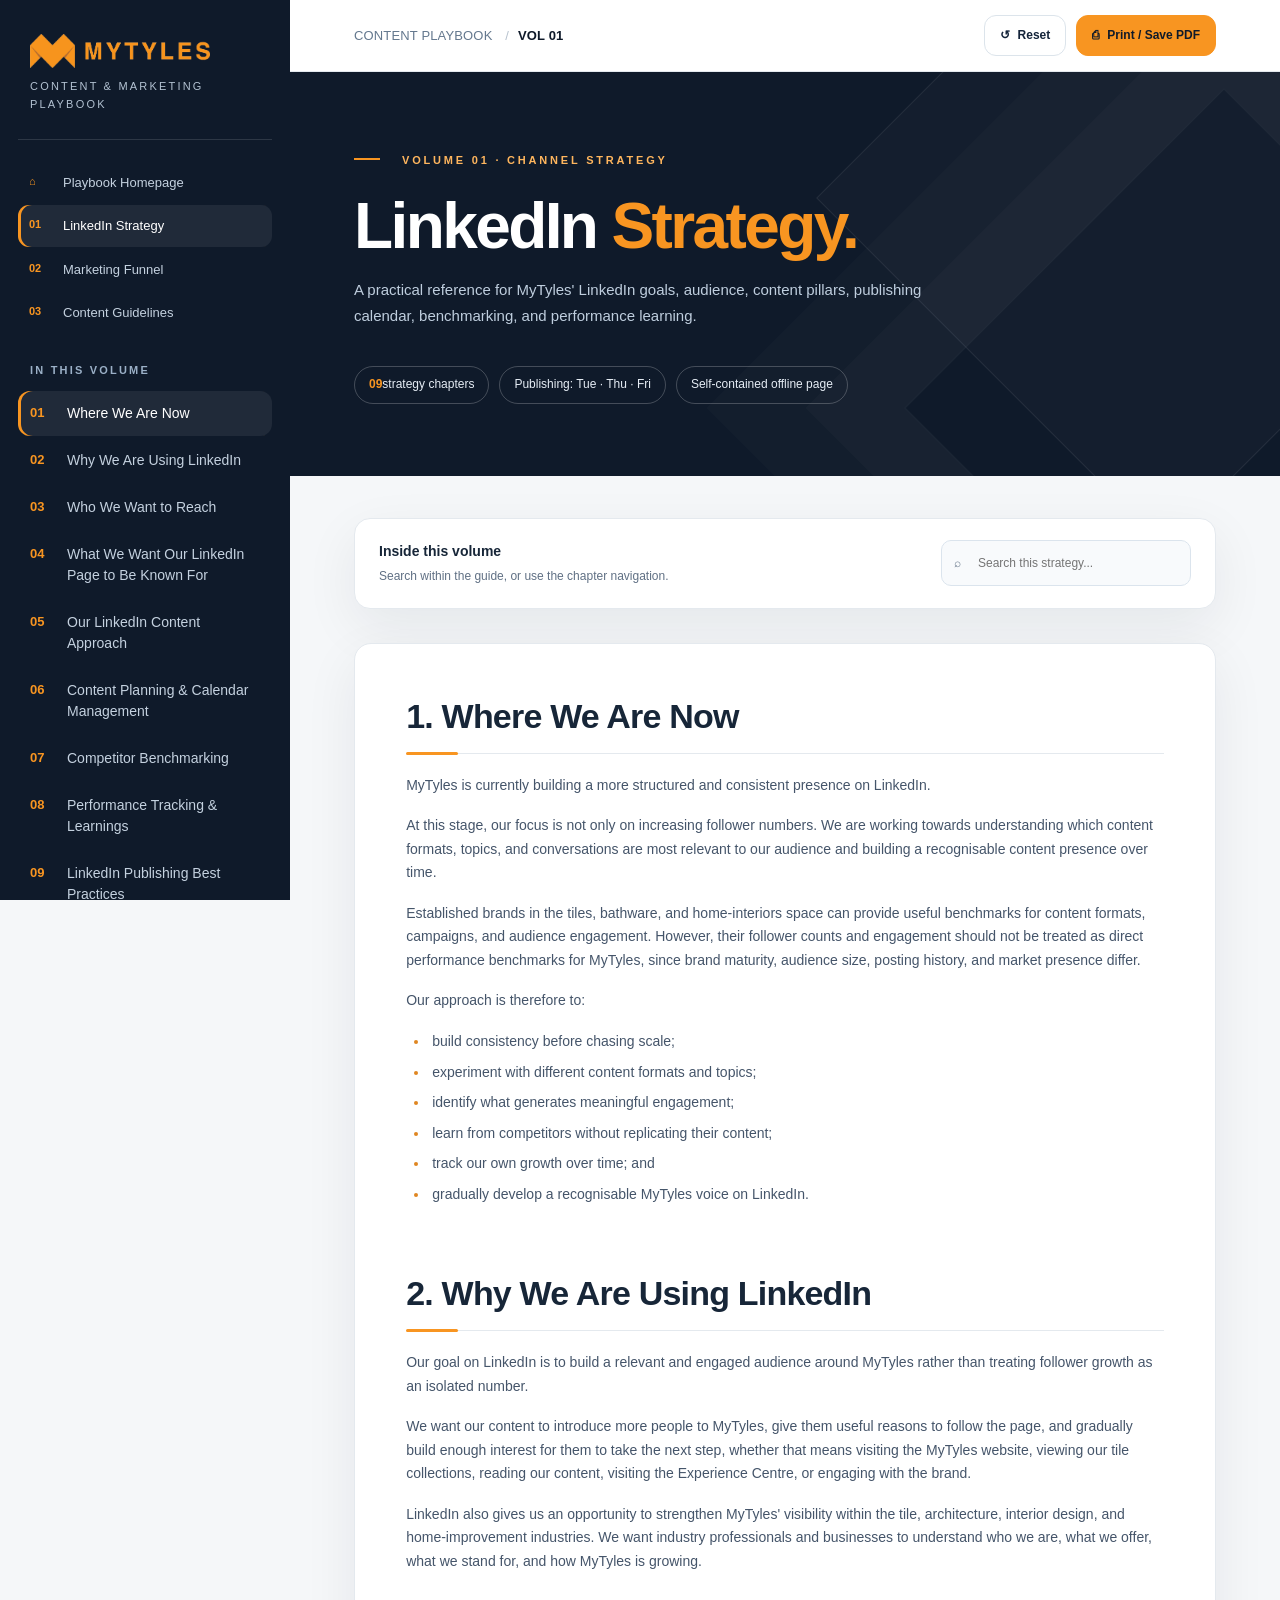
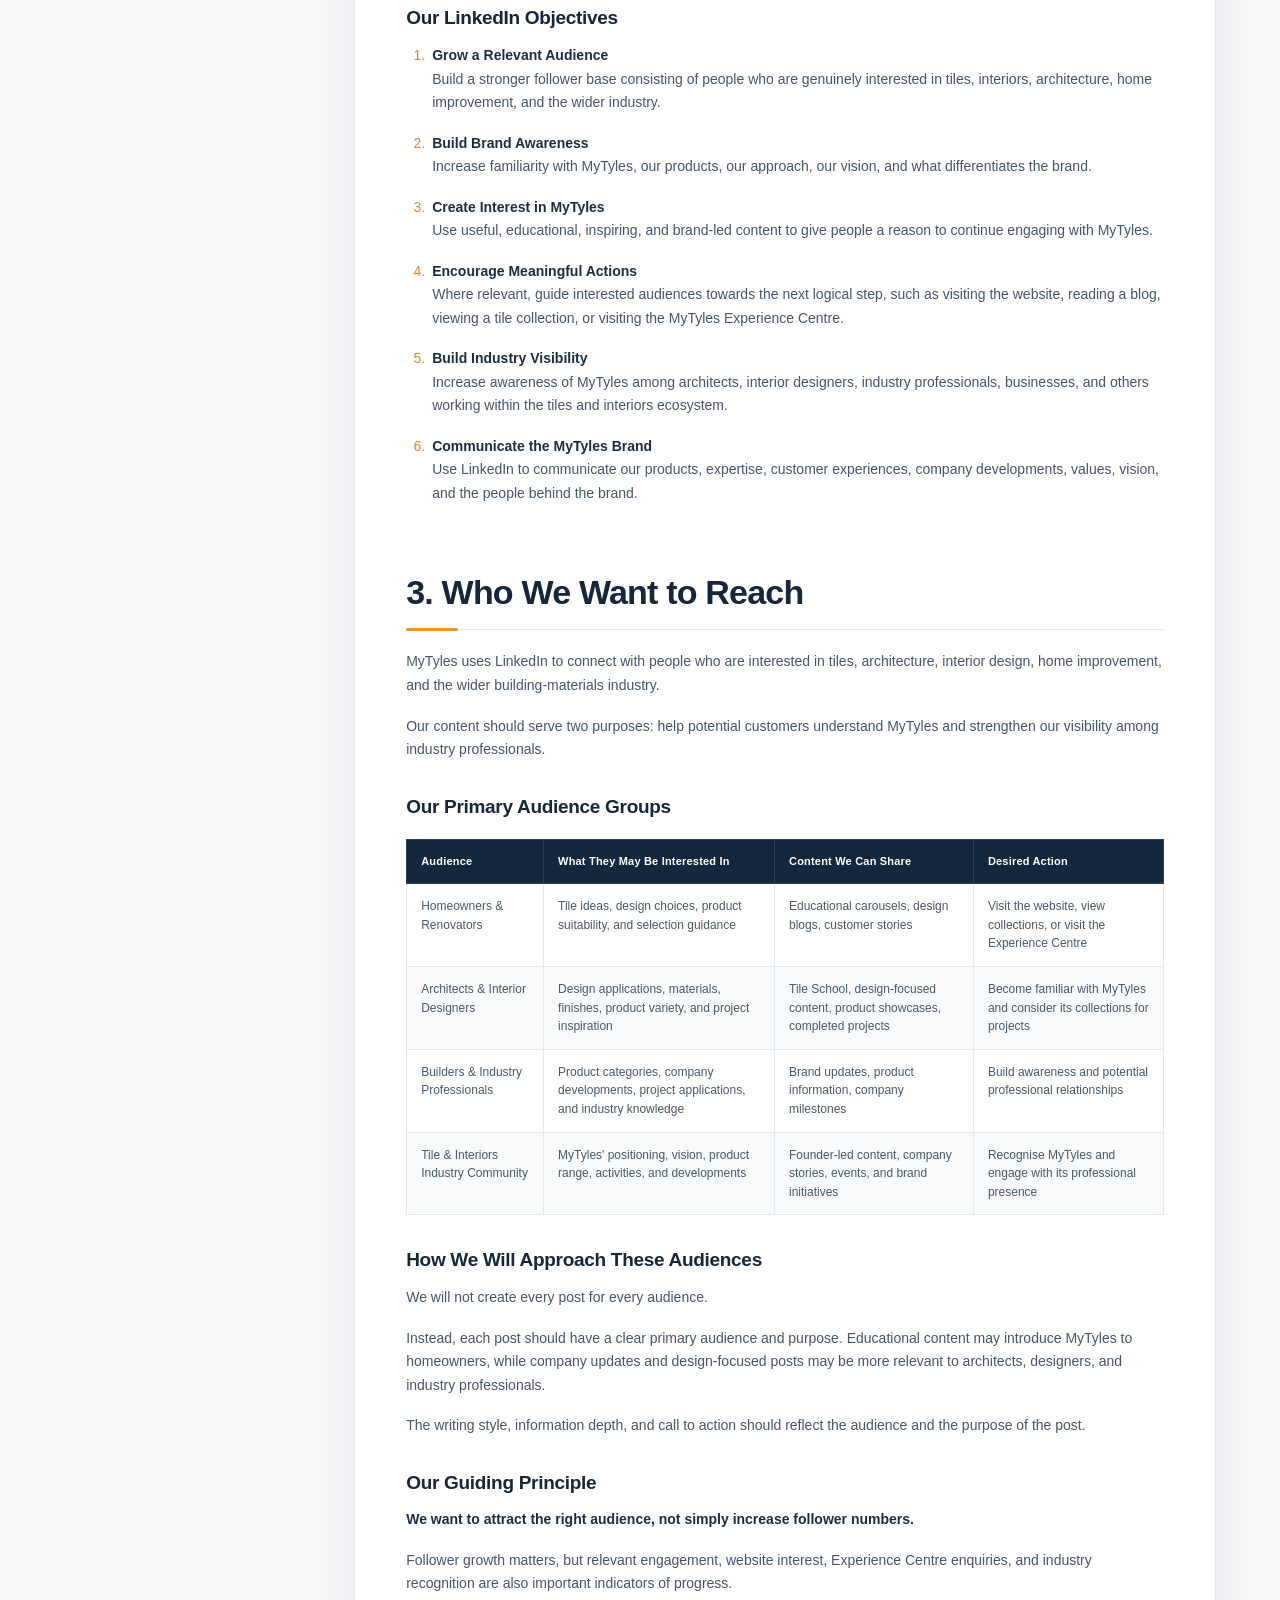
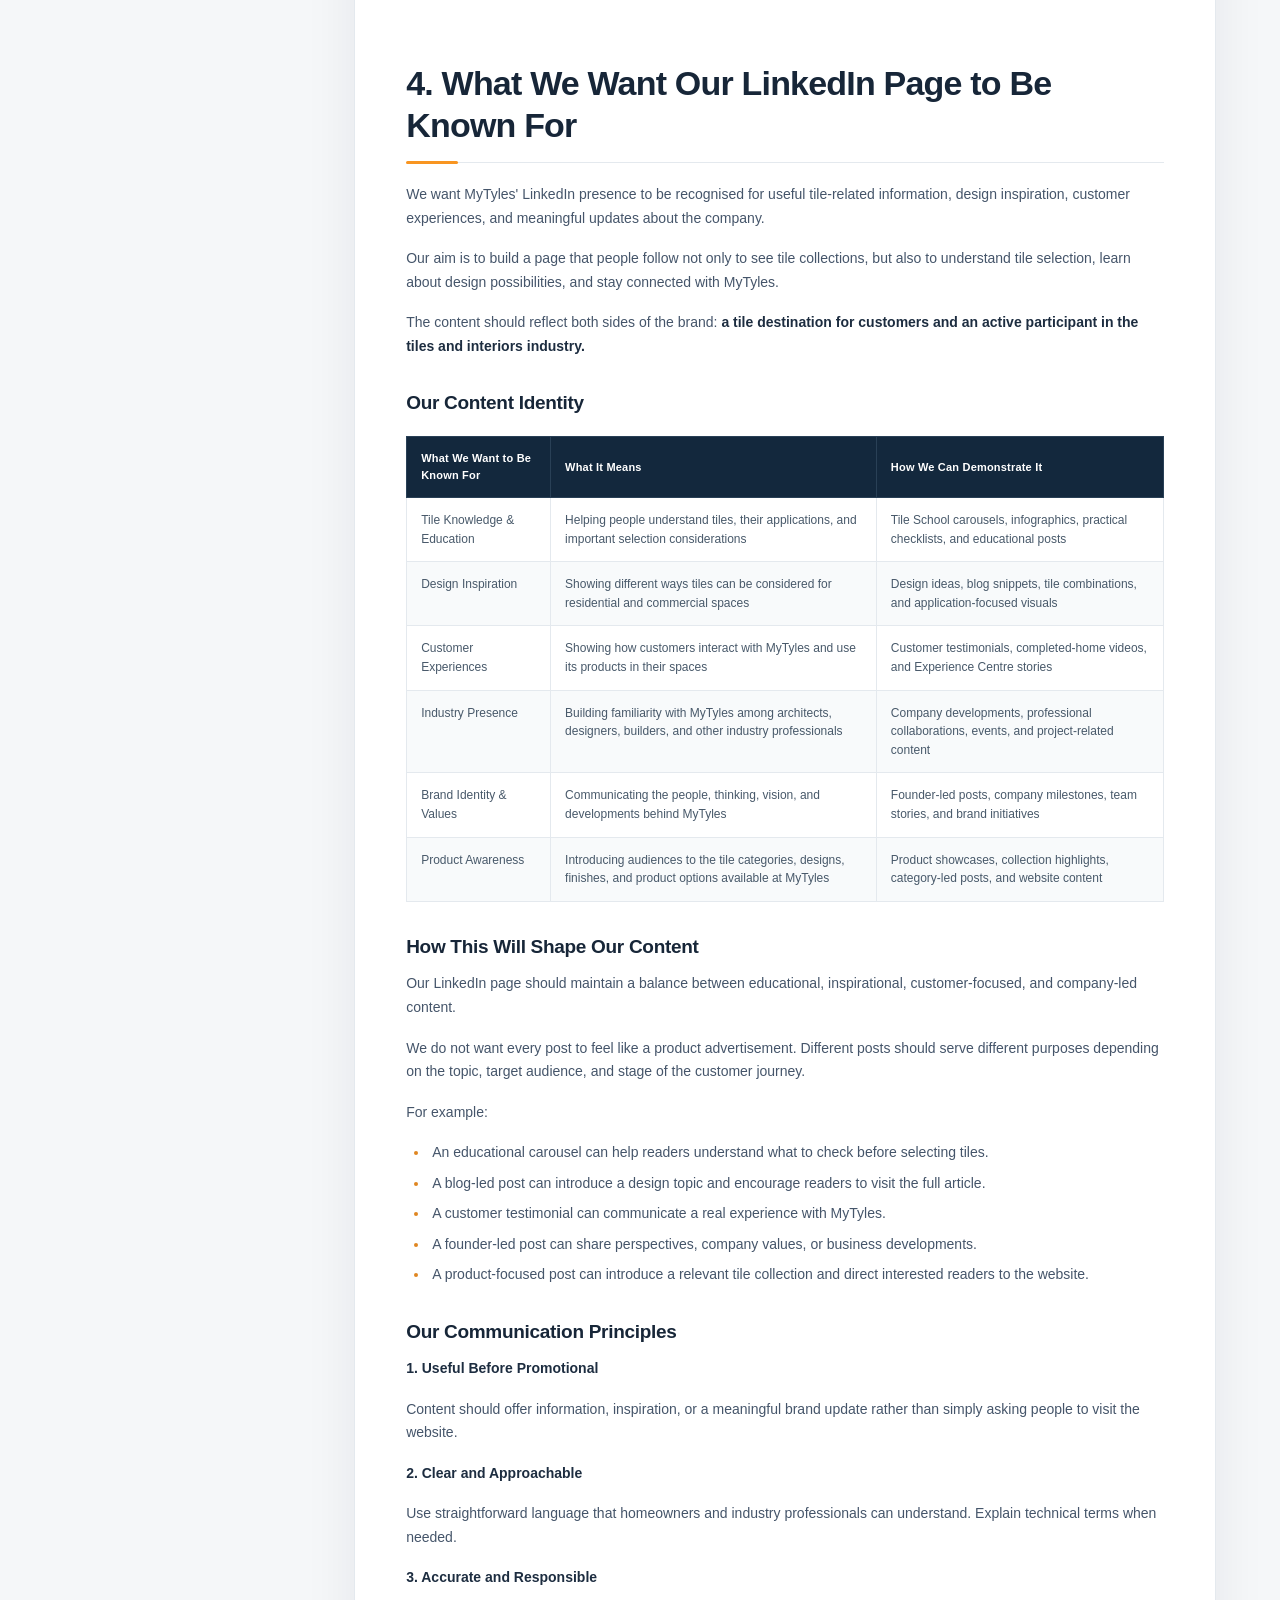
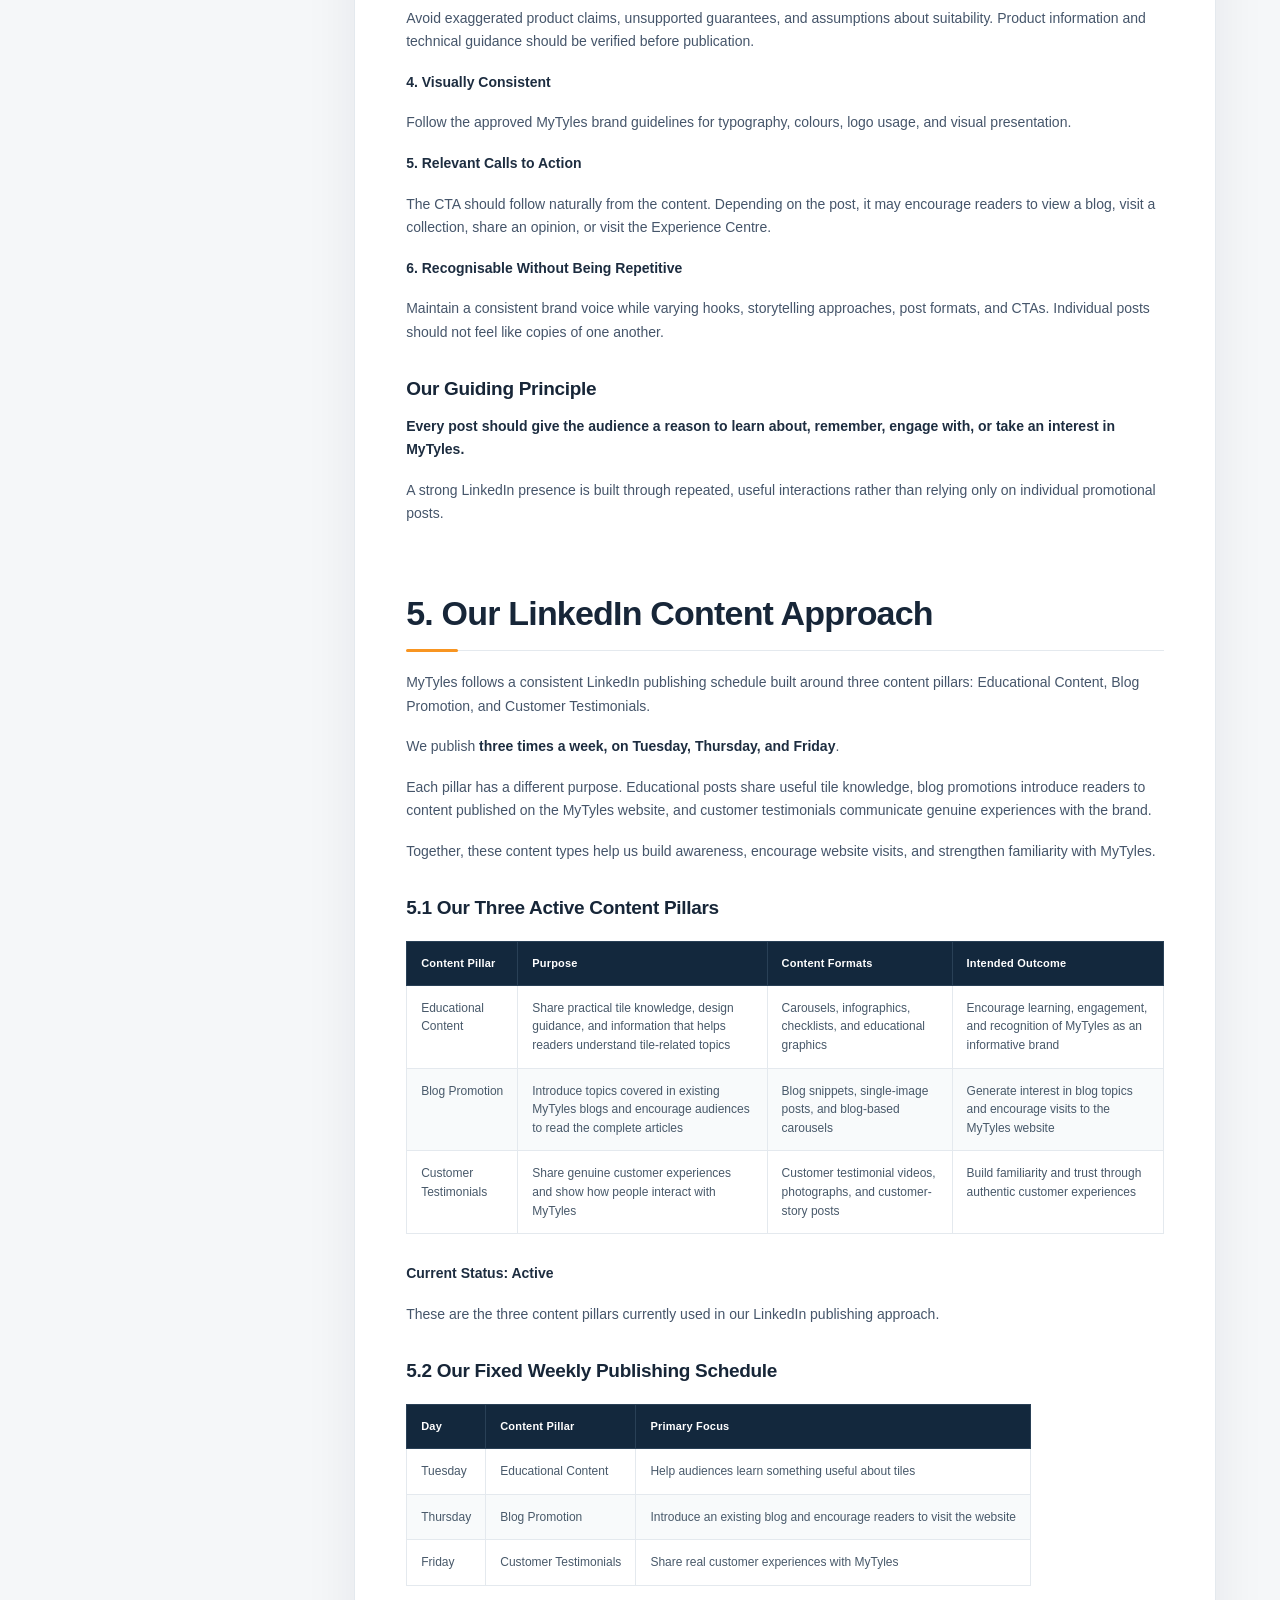
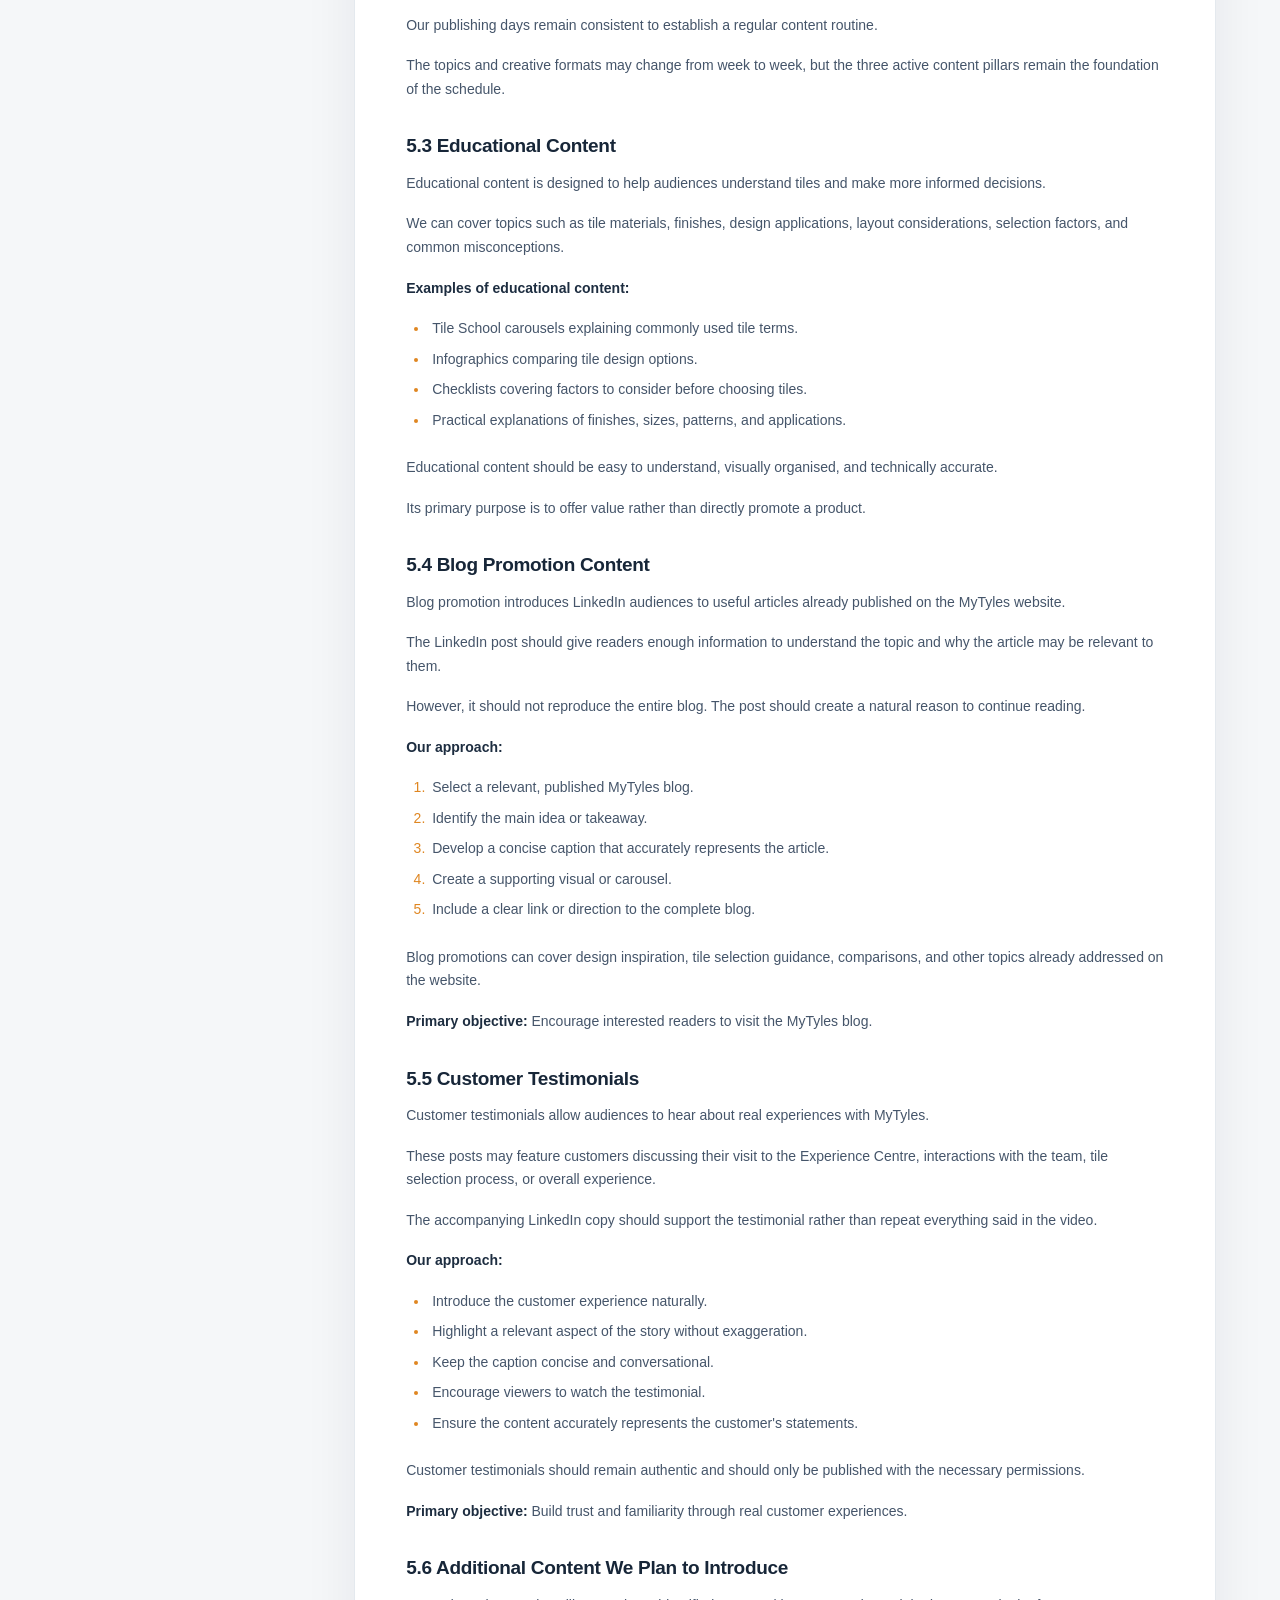
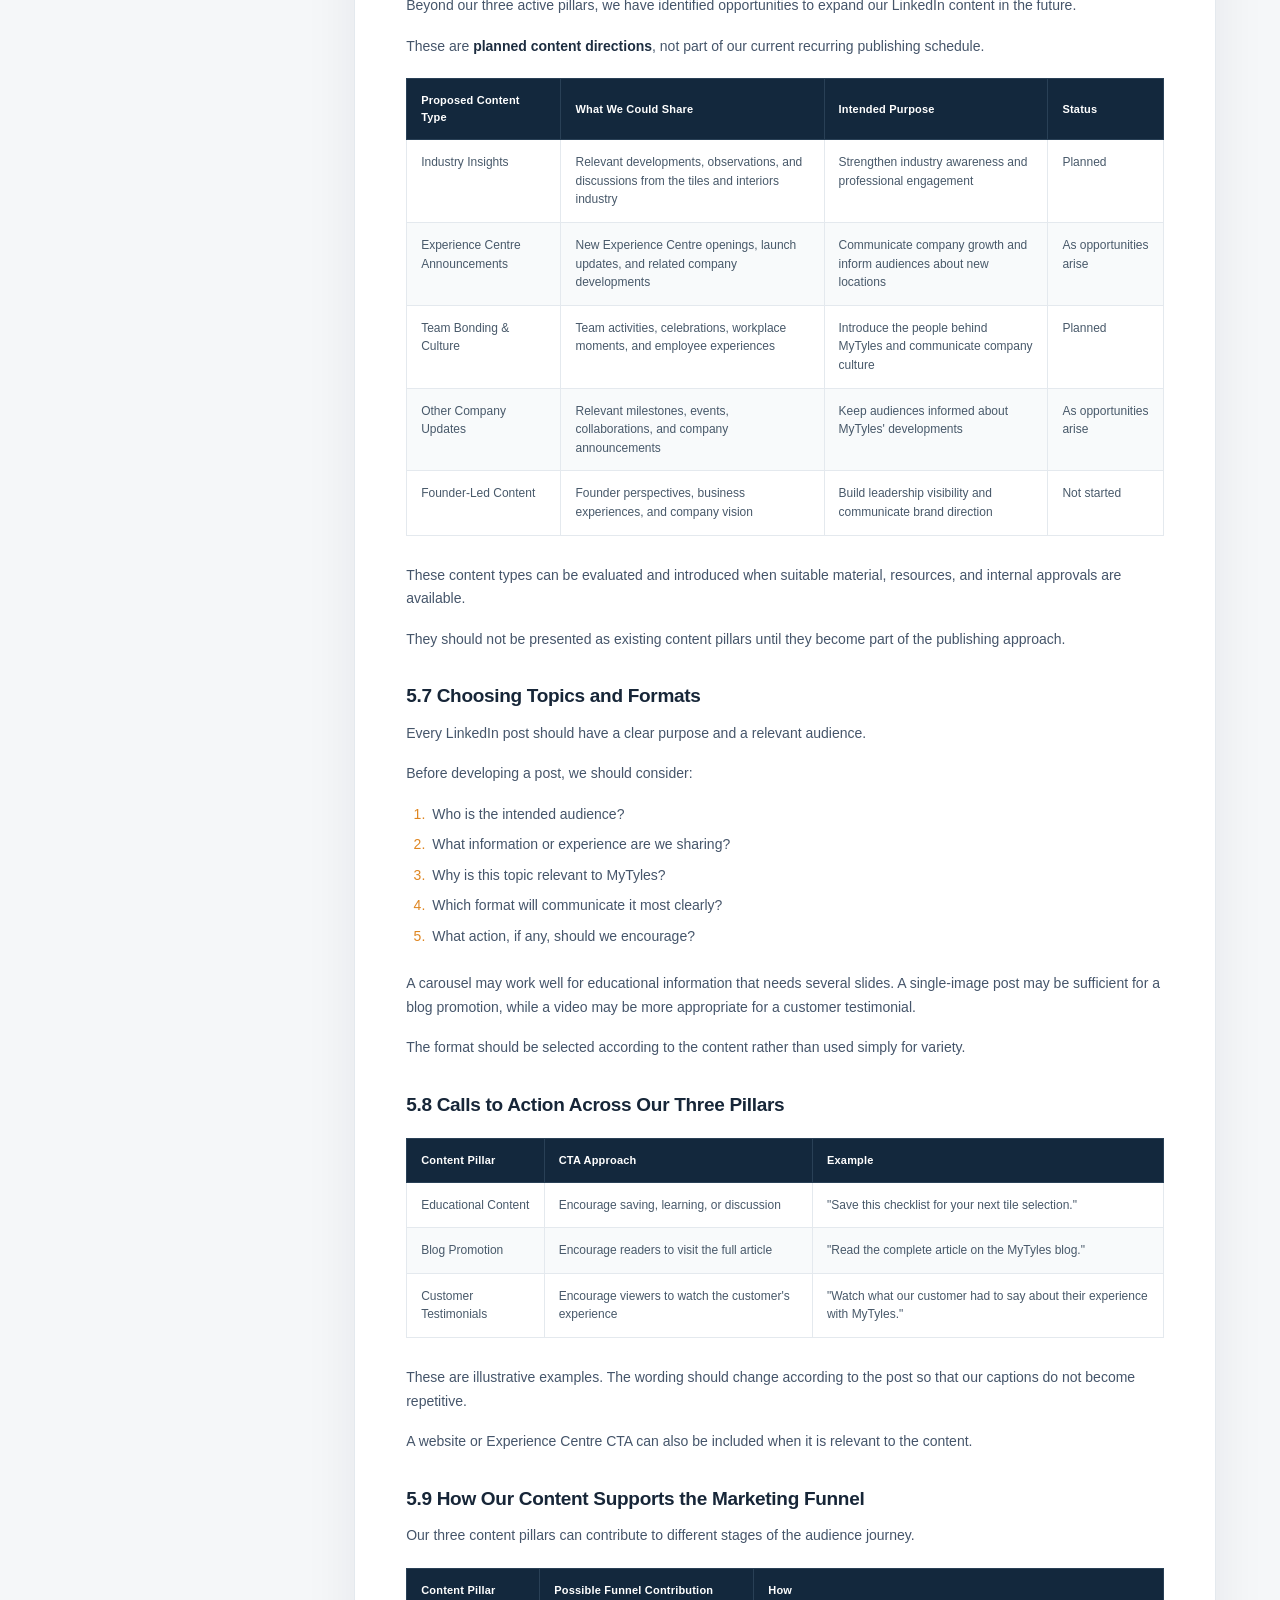
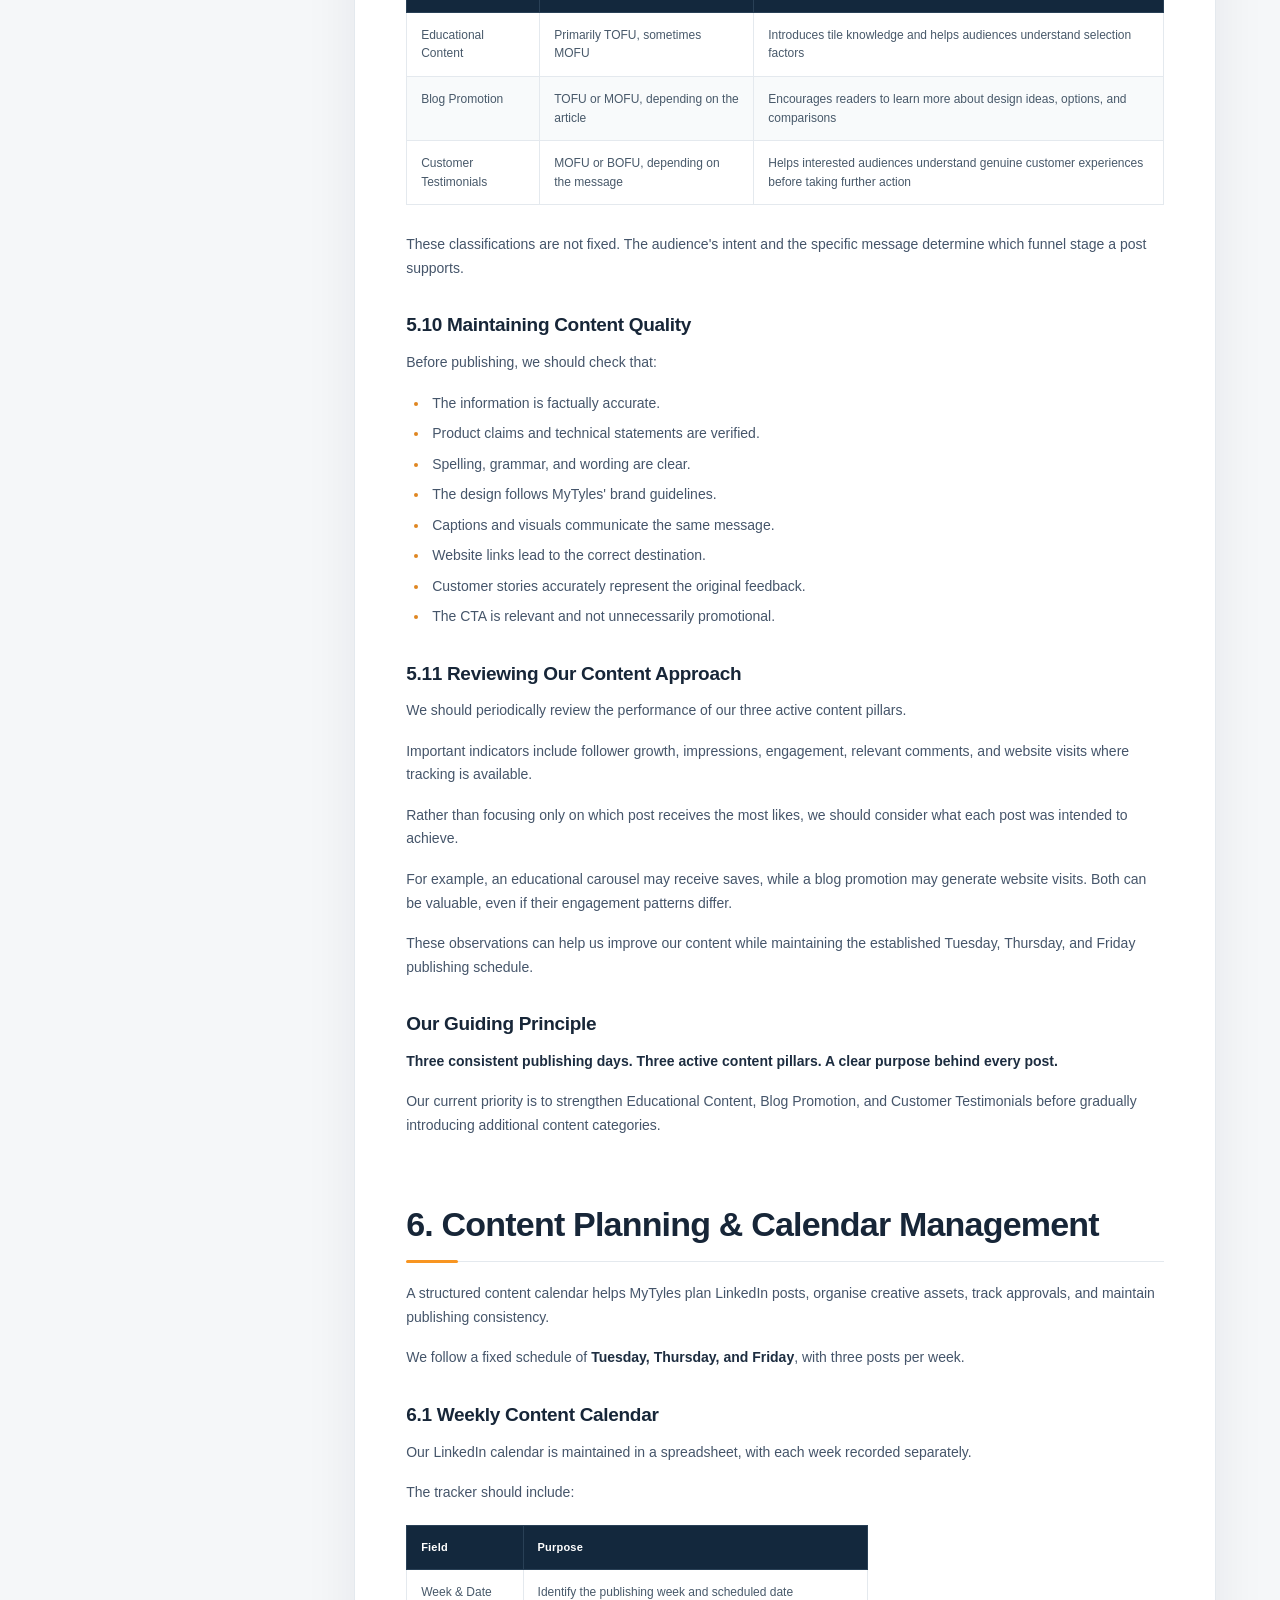
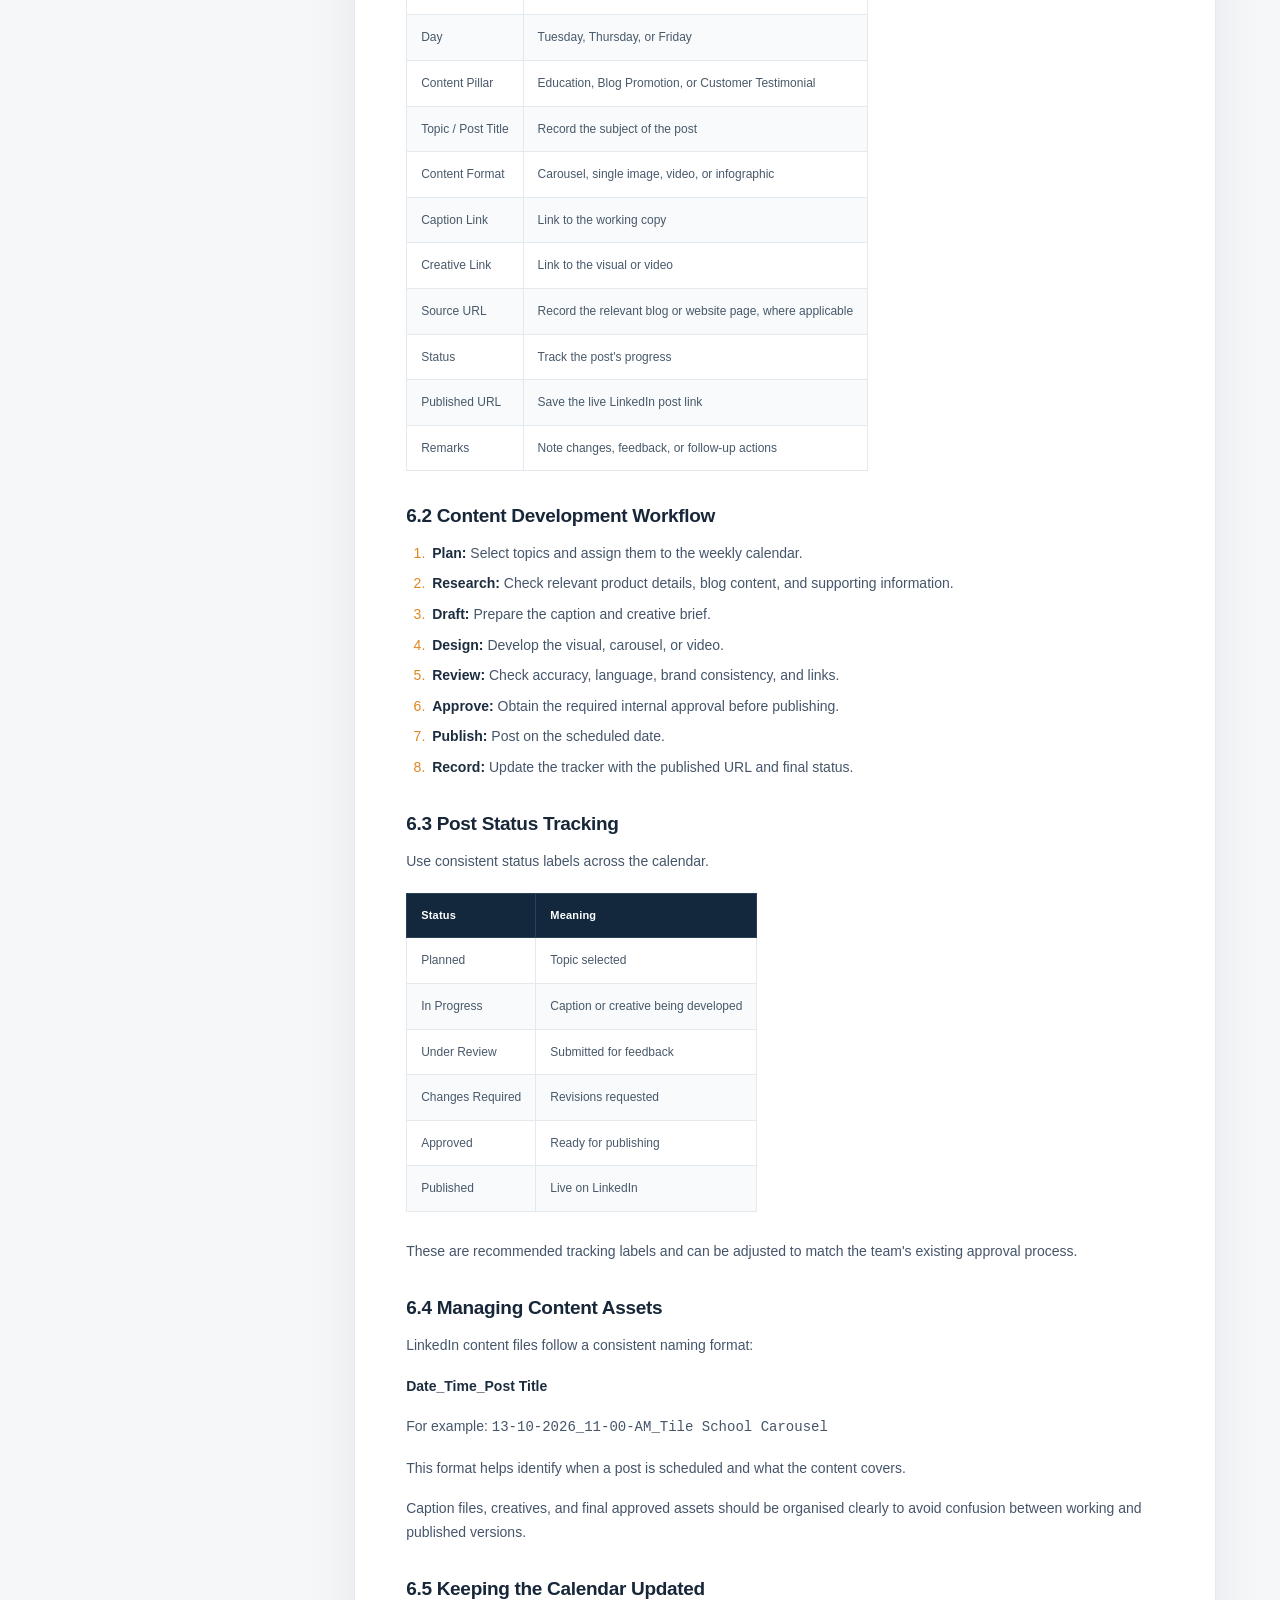
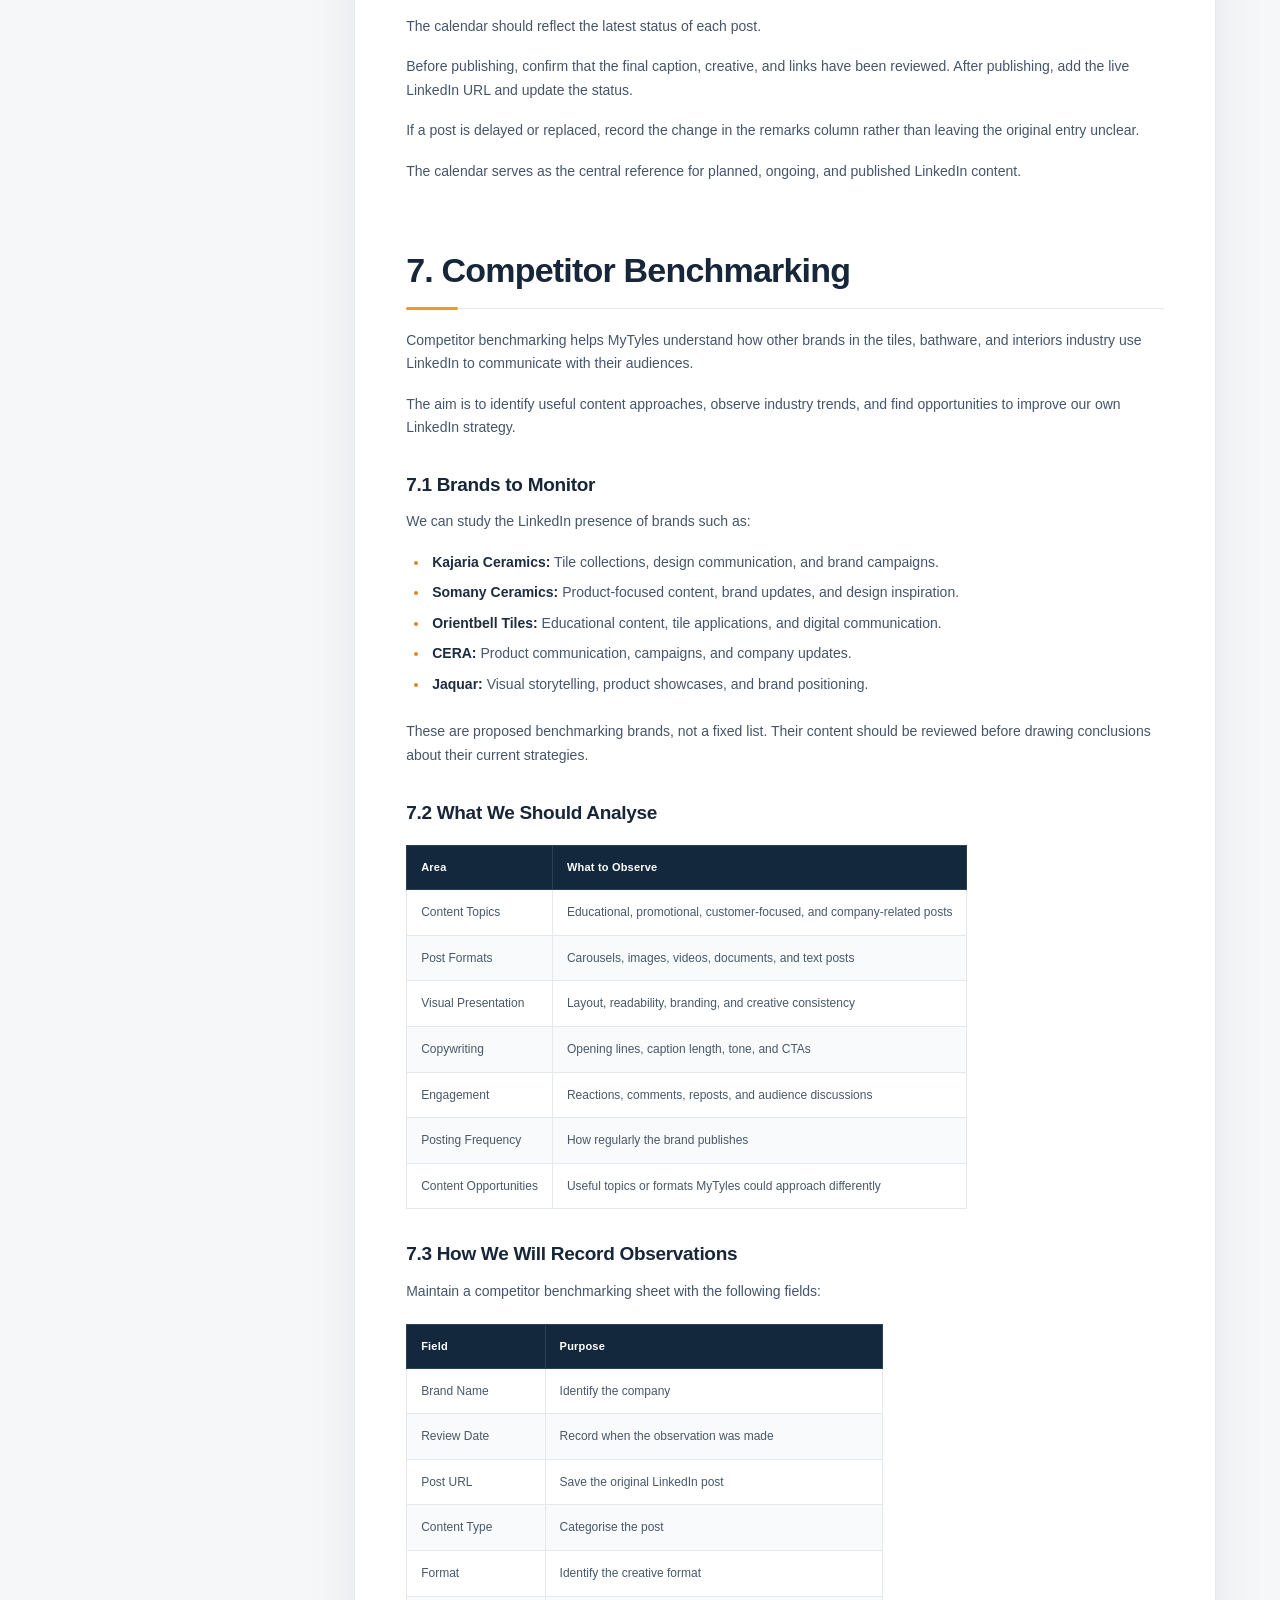
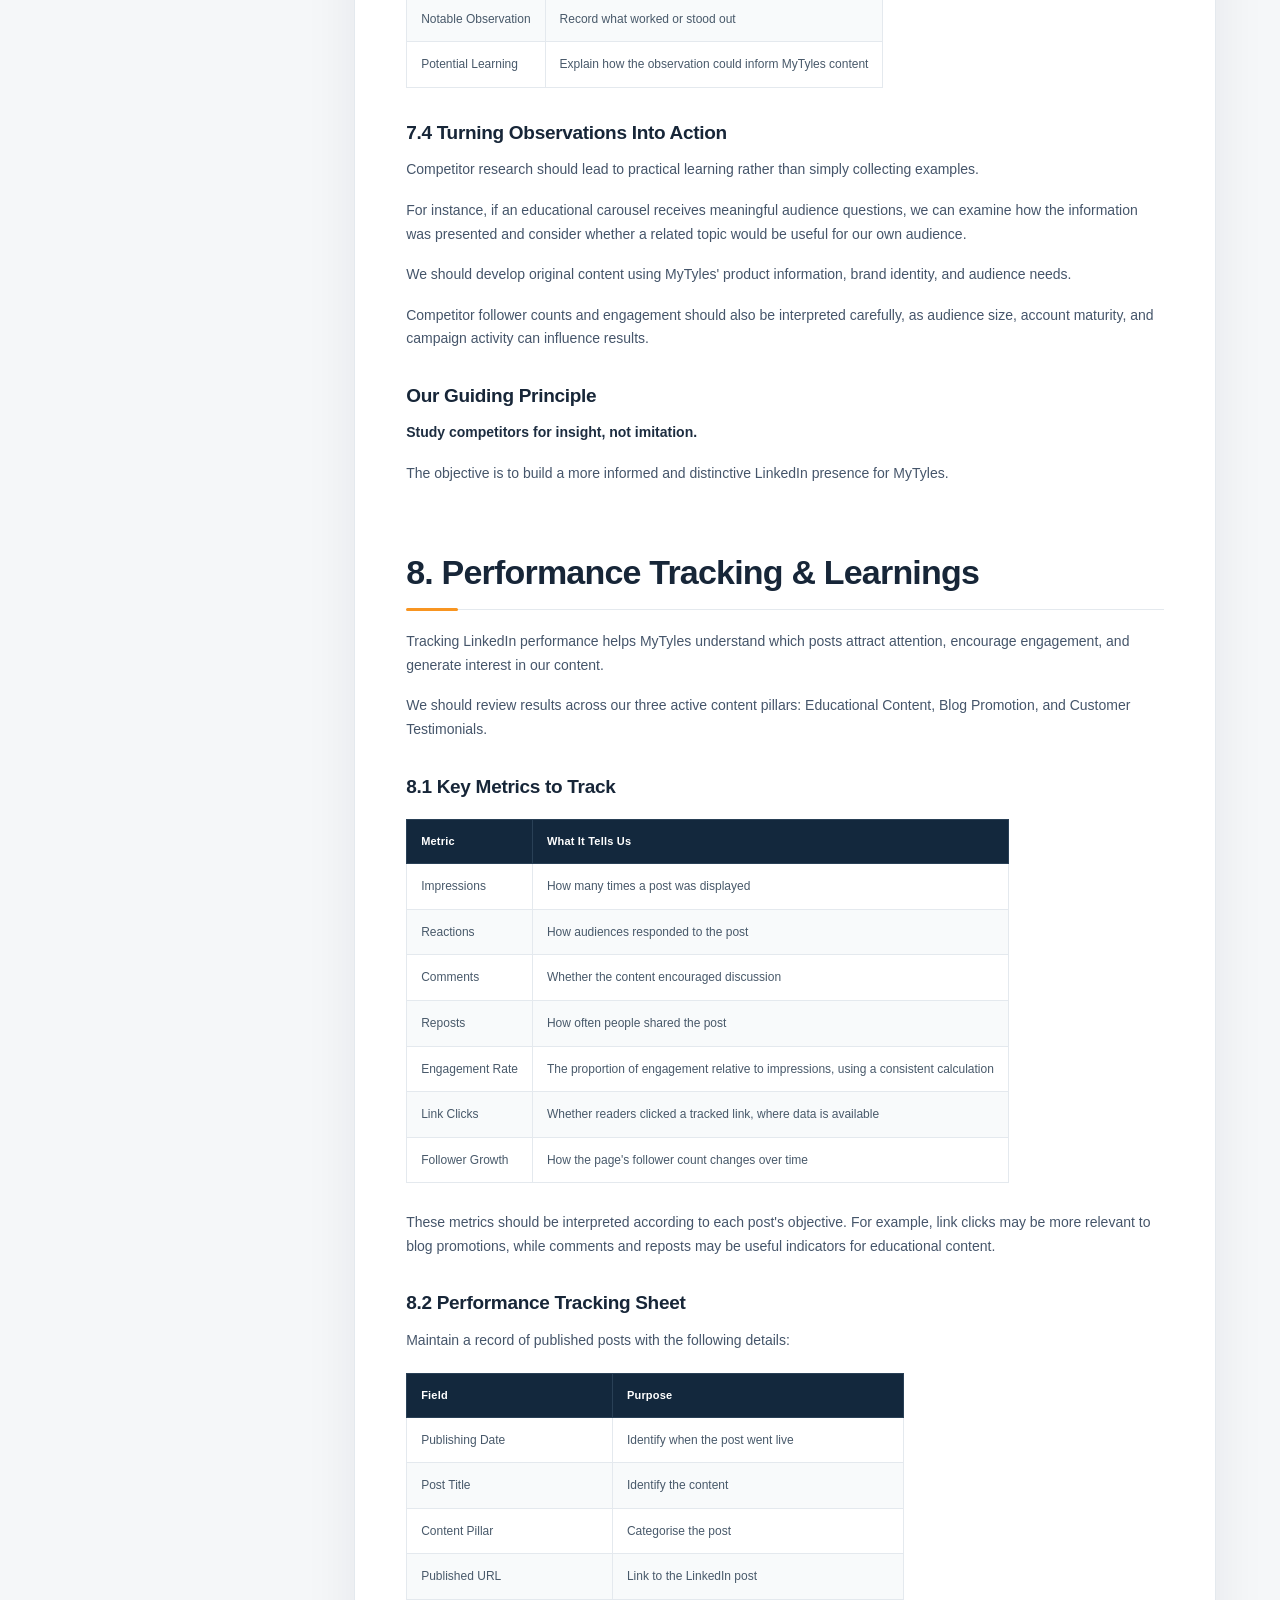
==== commit ff93569c: "Update MyTyles Playbook with VOL 03 and shared design system" ====
--- a/VOL-01_LinkedIn-Strategy.html
+++ b/VOL-01_LinkedIn-Strategy.html
@@ -11,10 +11,10 @@
 </style><style>
 /* Shared Playbook library navigation */
 .library-links{margin:22px 0 8px}.library-links .side-label{margin:0 12px 12px}.library-link{display:flex;align-items:center;gap:14px;margin:4px 0;padding:12px 13px;border-radius:11px;text-decoration:none;color:#eaf0f6;font-size:13px;line-height:1.4;border-left:4px solid transparent;transition:background .2s}.library-link:hover{background:#ffffff16}.library-link.current{background:#ffffff19;border-left-color:#F89521;color:#fff}.library-num{color:#F89521;font-weight:800;min-width:23px}.brand-mark{letter-spacing:-1px!important}.brand-mark span:first-child{color:#F89521}
-</style></head><body id="top">
+</style><style>.sidebar .brand .official-logo{display:block;width:180px;max-width:100%;height:auto;object-fit:contain;object-position:left center;margin:0 0 9px}.sidebar .brand .brand-sub{letter-spacing:1.3px;text-transform:uppercase;font-size:10px}</style><link href="volume-hero.css" rel="stylesheet"/><link href="volume-navigation.css" rel="stylesheet"/><link href="playbook-master.css" rel="stylesheet"/></head><body id="top">
 <div class="overlay" id="overlay"></div><div class="layout">
-<aside aria-label="Section navigation" class="sidebar" id="sidebar"><div class="brand"><div class="brand-mark">My<span>Tyles</span><span style="color:#fff">.</span></div><div class="brand-sub">Content &amp; Marketing Playbook</div></div><div aria-label="Playbook library" class="library-links"><div class="side-label">Library</div><a class="library-link" href="index.html"><span class="library-num">⌂</span><span>Playbook Homepage</span></a><a class="library-link current" href="#top"><span class="library-num">01</span><span>LinkedIn Strategy</span></a><a class="library-link" href="VOL-02_Marketing-Funnel.html"><span class="library-num">02</span><span>Marketing Funnel</span></a></div><div class="side-label" style="margin-top:26px">In This Volume</div><nav id="toc"><a class="nav-link" href="#1-where-we-are-now"><span class="nav-index">01</span><span>Where We Are Now</span></a><a class="nav-link" href="#2-why-we-are-using-linkedin"><span class="nav-index">02</span><span>Why We Are Using LinkedIn</span></a><a class="nav-link" href="#3-who-we-want-to-reach"><span class="nav-index">03</span><span>Who We Want to Reach</span></a><a class="nav-link" href="#4-what-we-want-our-linkedin-page-to-be-known-for"><span class="nav-index">04</span><span>What We Want Our LinkedIn Page to Be Known For</span></a><a class="nav-link" href="#5-our-linkedin-content-approach"><span class="nav-index">05</span><span>Our LinkedIn Content Approach</span></a><a class="nav-link" href="#6-content-planning-calendar-management"><span class="nav-index">06</span><span>Content Planning &amp; Calendar Management</span></a><a class="nav-link" href="#7-competitor-benchmarking"><span class="nav-index">07</span><span>Competitor Benchmarking</span></a><a class="nav-link" href="#8-performance-tracking-learnings"><span class="nav-index">08</span><span>Performance Tracking &amp; Learnings</span></a><a class="nav-link" href="#9-linkedin-publishing-best-practices"><span class="nav-index">09</span><span>LinkedIn Publishing Best Practices</span></a></nav><div class="side-bottom">MYTYLES / KNOWLEDGE LIBRARY<br/><span style="color:#f89521">VOL 01</span> · LinkedIn Strategy</div></aside>
-<main class="main"><header class="topbar"><div style="display:flex;align-items:center;gap:13px"><button aria-label="Open menu" class="btn mobile-menu" id="menuBtn">☰</button><div class="crumb">CONTENT PLAYBOOK <span style="padding:0 7px;color:#b7c2ce">/</span> <strong>VOL 01</strong></div></div><div class="top-actions"><button class="btn" id="clearBtn" title="Clear search">↺ <span class="print-label">Reset</span></button><button class="btn btn-primary" onclick="window.print()">⎙ <span class="print-label">Print / Save PDF</span></button></div></header>
+<aside aria-label="Section navigation" class="sidebar" id="sidebar"><div class="brand"><img alt="MyTyles official logo" class="official-logo" src="mytyles-logo.png"/><div class="brand-sub">CONTENT &amp; MARKETING PLAYBOOK</div></div><div aria-label="Playbook library" class="library-links" data-library-linked=""></div><div class="side-label" style="margin-top:26px">In This Volume</div><nav class="playbook-toc" data-volume-toc="" id="toc"><a class="nav-link" href="#1-where-we-are-now"><span class="nav-index">01</span><span>Where We Are Now</span></a><a class="nav-link" href="#2-why-we-are-using-linkedin"><span class="nav-index">02</span><span>Why We Are Using LinkedIn</span></a><a class="nav-link" href="#3-who-we-want-to-reach"><span class="nav-index">03</span><span>Who We Want to Reach</span></a><a class="nav-link" href="#4-what-we-want-our-linkedin-page-to-be-known-for"><span class="nav-index">04</span><span>What We Want Our LinkedIn Page to Be Known For</span></a><a class="nav-link" href="#5-our-linkedin-content-approach"><span class="nav-index">05</span><span>Our LinkedIn Content Approach</span></a><a class="nav-link" href="#6-content-planning-calendar-management"><span class="nav-index">06</span><span>Content Planning &amp; Calendar Management</span></a><a class="nav-link" href="#7-competitor-benchmarking"><span class="nav-index">07</span><span>Competitor Benchmarking</span></a><a class="nav-link" href="#8-performance-tracking-learnings"><span class="nav-index">08</span><span>Performance Tracking &amp; Learnings</span></a><a class="nav-link" href="#9-linkedin-publishing-best-practices"><span class="nav-index">09</span><span>LinkedIn Publishing Best Practices</span></a></nav><div class="side-bottom">MYTYLES / KNOWLEDGE LIBRARY<br/><span style="color:#f89521">VOL 01</span> · LinkedIn Strategy</div></aside>
+<main class="main"><header class="topbar playbook-topbar"><div style="display:flex;align-items:center;gap:13px"><button aria-label="Open menu" class="btn mobile-menu" id="menuBtn">☰</button><div class="crumb">CONTENT PLAYBOOK <span class="crumb-slash">/</span><strong>VOL 01</strong></div></div><div class="top-actions"><button class="btn playbook-top-btn" id="clearBtn" title="Clear search">↺ <span class="print-label">Reset</span></button><button class="btn btn-primary playbook-top-btn" onclick="window.print()">⎙ <span class="print-label">Print / Save PDF</span></button></div></header>
 <section class="hero"><div class="eyebrow">Volume 01 · Channel Strategy</div><h1>LinkedIn <em>Strategy.</em></h1><p>A practical reference for MyTyles' LinkedIn goals, audience, content pillars, publishing calendar, benchmarking, and performance learning.</p><div class="hero-meta"><span class="chip"><b>09</b> strategy chapters</span><span class="chip">Publishing: Tue · Thu · Fri</span><span class="chip">Self-contained offline page</span></div></section>
 <div class="content-wrap"><div class="intro-panel"><div><strong>Inside this volume</strong><span>Search within the guide, or use the chapter navigation.</span></div><label class="search-box"><span class="search-icon">⌕</span><input aria-label="Search strategy content" id="search" placeholder="Search this strategy..." type="search"/></label></div><div class="search-info" id="searchInfo"></div><article class="article" id="article"><h1>MyTyles LinkedIn Strategy</h1>
 <h2 id="1-where-we-are-now">1. Where We Are Now</h2>
@@ -36,8 +36,8 @@
 <p>LinkedIn also gives us an opportunity to strengthen MyTyles' visibility within the tile, architecture, interior design, and home-improvement industries. We want industry professionals and businesses to understand who we are, what we offer, what we stand for, and how MyTyles is growing.</p>
 <h3 id="our-linkedin-objectives">Our LinkedIn Objectives</h3>
 <ol>
-<li><p><strong>Grow a Relevant Audience</strong><br>
-Build a stronger follower base consisting of people who are genuinely interested in tiles, interiors, architecture, home improvement, and the wider industry.</br></p>
+<li><p><strong>Grow a Relevant Audience</strong><br/>
+Build a stronger follower base consisting of people who are genuinely interested in tiles, interiors, architecture, home improvement, and the wider industry.</p>
 </li>
 <li><p><strong>Build Brand Awareness</strong><br/>
 Increase familiarity with MyTyles, our products, our approach, our vision, and what differentiates the brand.</p>
@@ -833,4 +833,4 @@
 document.getElementById('clearBtn').addEventListener('click',()=>{search.value='';search.dispatchEvent(new Event('input'));window.scrollTo({top:0,behavior:'smooth'})});
 const links=[...document.querySelectorAll('.nav-link')];function update(){let current=headings[0]?.id;for(const h of headings){if(h.getBoundingClientRect().top<160)current=h.id}links.forEach(a=>a.classList.toggle('active',a.getAttribute('href')==='#'+current));back.classList.toggle('visible',window.scrollY>500)}window.addEventListener('scroll',update,{passive:true});update();back.addEventListener('click',()=>window.scrollTo({top:0,behavior:'smooth'}));document.addEventListener('keydown',e=>{if(e.key==='Escape')closeMenu();if((e.ctrlKey||e.metaKey)&&e.key.toLowerCase()==='k'){e.preventDefault();search.focus()}})
 })();
-</script></body></html>
+</script><script src="volumes.js"></script><script src="playbook.js"></script><script src="volume-navigation.js"></script></body></html>
--- a/volume-hero.css
+++ b/volume-hero.css
@@ -0,0 +1,14 @@
+/* MyTyles approved VOL 01 hero system, shared across all volumes */
+.hero{box-sizing:border-box!important;background:#0F1A2A!important;background-image:none!important;color:#fff!important;border-radius:0!important;box-shadow:none!important;padding:70px clamp(22px,5vw,74px) 72px!important;position:relative!important;overflow:hidden!important;min-height:0!important}
+.hero:before{content:""!important;position:absolute!important;pointer-events:none!important;inset:-120px -130px auto auto!important;width:490px!important;height:490px!important;border:1px solid rgba(255,255,255,.075)!important;transform:rotate(45deg)!important;background:rgba(255,255,255,.018)!important;border-radius:0!important}
+.hero:after{content:""!important;position:absolute!important;pointer-events:none!important;right:-170px!important;top:110px!important;width:450px!important;height:450px!important;border:1px solid rgba(255,255,255,.055)!important;transform:rotate(45deg)!important;border-radius:0!important;background:transparent!important}
+.hero .eyebrow{position:relative!important;z-index:1!important;font-size:11px!important;letter-spacing:2.8px!important;font-weight:800!important;text-transform:uppercase!important;color:#ffb65e!important;line-height:1.6!important}
+.hero .eyebrow:before{content:""!important;display:inline-block!important;width:26px!important;height:2px!important;background:#F89521!important;margin:0 12px 4px 0!important;vertical-align:middle!important}
+.hero h1{position:relative!important;z-index:1!important;font-family:inherit!important;font-size:clamp(39px,5vw,65px)!important;line-height:1.07!important;letter-spacing:-2.6px!important;max-width:790px!important;margin:22px 0 17px!important;font-weight:800!important;color:#fff!important}
+.hero h1 em,.hero h1 .accent{color:#F89521!important;font-style:normal!important}
+.hero p{position:relative!important;z-index:1!important;color:#bfcede!important;max-width:620px!important;font-size:15px!important;line-height:1.7!important;margin:0!important}
+.hero .hero-meta{position:relative!important;z-index:1!important;display:flex!important;flex-wrap:wrap!important;gap:10px!important;margin-top:38px!important}
+.hero .hero-meta .chip{display:inline-flex!important;align-items:center!important;border:1px solid rgba(255,255,255,.22)!important;background:transparent!important;color:#e6edf5!important;border-radius:40px!important;padding:10px 14px!important;font-size:12px!important;line-height:1.3!important;font-weight:400!important;letter-spacing:normal!important;text-transform:none!important}
+.hero .hero-meta .chip b{color:#F89521!important}
+@media(max-width:700px){.hero{padding:52px 24px 54px!important}.hero h1{font-size:clamp(36px,8vw,46px)!important;letter-spacing:-1.6px!important}.hero .hero-meta{margin-top:26px!important}}
+@media print{.hero{background:#fff!important;color:#0F1A2A!important;padding:18px 0 24px!important}.hero h1{color:#0F1A2A!important}.hero p{color:#4b5d70!important}}
--- a/volume-navigation.css
+++ b/volume-navigation.css
@@ -0,0 +1,32 @@
+/* MyTyles master sidebar: derived from VOL 01 */
+:root{--playbook-navy:#0F1A2A;--playbook-orange:#F89521}
+.sidebar{background:var(--playbook-navy)!important;color:#eaf0f6!important;scrollbar-width:thin}
+.sidebar .brand{padding:6px 12px 25px!important;border-bottom:1px solid #ffffff20!important;margin:0!important}
+.sidebar .official-logo{display:block!important;width:180px!important;max-width:100%!important;height:auto!important;object-fit:contain!important;object-position:left center!important;margin:0 0 9px!important}
+.sidebar .brand-sub{font-size:11px!important;letter-spacing:2.2px!important;text-transform:uppercase!important;color:#b3c2d2!important;margin-top:5px!important;font-weight:400!important}
+.sidebar .side-label{font-size:10px!important;text-transform:uppercase!important;letter-spacing:2.1px!important;color:#8fa5ba!important;margin:27px 12px 12px!important;font-weight:700!important}
+.sidebar .library-link,.sidebar .nav-link{display:flex!important;align-items:flex-start!important;gap:12px!important;padding:11px!important;border-radius:11px!important;color:#c4d1df!important;text-decoration:none!important;font-size:12.5px!important;line-height:1.4!important;margin:2px 0!important;transition:background .2s,color .2s,box-shadow .2s!important;border:0!important}
+.sidebar .library-link:hover,.sidebar .nav-link:hover{background:#ffffff12!important;color:#fff!important}
+.sidebar .nav-link.active,.sidebar .library-link.active{background:#ffffff12!important;color:#fff!important;box-shadow:inset 3px 0 var(--playbook-orange)!important}
+.sidebar .nav-index,.sidebar .library-num{font-size:11px!important;font-weight:800!important;color:var(--playbook-orange)!important;min-width:22px!important;flex-shrink:0!important}
+.sidebar .side-bottom{border-top:1px solid #ffffff22!important;margin:28px 10px 0!important;padding:20px 0 0!important;font-size:12px!important;color:#a9b8c9!important}
+.sidebar nav a:focus-visible{outline:2px solid var(--playbook-orange);outline-offset:2px}
+@media(max-width:900px){body.playbook-shared-mobile .sidebar{position:fixed!important;left:0!important;top:0!important;width:290px!important;height:100vh!important;overflow-y:auto!important;transform:translateX(-100%)!important;transition:transform .2s!important;z-index:1002!important;display:block!important}body.playbook-shared-mobile .sidebar.open{transform:translateX(0)!important}body.playbook-shared-mobile .playbook-overlay.show{display:block!important}body.playbook-shared-mobile .playbook-menu{display:inline-flex!important}}
+.playbook-overlay{display:none;position:fixed;inset:0;background:#08121dbb;z-index:1001}
+.playbook-menu{display:none;align-items:center;gap:7px;border:1px solid #dce4eb;border-radius:10px;padding:8px 12px;background:#fff;color:#24384d;font:700 12px Outfit,Montserrat,Arial,sans-serif;cursor:pointer}
+@media print{.playbook-overlay,.playbook-menu{display:none!important}}
+
+/* FINAL SIDEBAR TYPOGRAPHY OVERRIDES: preserve VOL 01 visual hierarchy.
+   VOL 03 has a legacy .sidebar a span selector which previously coloured every title orange. */
+.sidebar nav[data-volume-toc] a.nav-link,
+.sidebar nav#toc a.nav-link{font-size:14px!important;line-height:1.5!important;color:#c4d1df!important;font-weight:500!important;align-items:flex-start!important;padding:12px 11px!important;}
+.sidebar nav[data-volume-toc] a.nav-link > span:not(.nav-index),
+.sidebar nav#toc a.nav-link > span:not(.nav-index){font-size:14px!important;line-height:1.5!important;color:inherit!important;font-weight:500!important;min-width:0!important;}
+.sidebar nav[data-volume-toc] a.nav-link > .nav-index,
+.sidebar nav#toc a.nav-link > .nav-index{font-size:13px!important;line-height:1.5!important;color:var(--playbook-orange)!important;font-weight:800!important;min-width:24px!important;}
+.sidebar nav[data-volume-toc] a.nav-link:hover,
+.sidebar nav#toc a.nav-link:hover,
+.sidebar nav[data-volume-toc] a.nav-link.active,
+.sidebar nav#toc a.nav-link.active{color:#fff!important;}
+.sidebar nav[data-volume-toc] a.nav-link.active,
+.sidebar nav#toc a.nav-link.active{background:#ffffff12!important;box-shadow:inset 3px 0 var(--playbook-orange)!important;}
--- a/playbook-master.css
+++ b/playbook-master.css
@@ -0,0 +1,33 @@
+/* MyTyles Playbook master consistency layer; LinkedIn Strategy is the visual reference. */
+:root{--pb-navy:#0F1A2A;--pb-orange:#F89521;--pb-text:#c4d1df}
+body{font-family:Outfit,Montserrat,'Segoe UI',Arial,sans-serif!important}
+/* Topbar */
+.topbar.playbook-topbar{box-sizing:border-box!important;min-height:72px!important;height:auto!important;background:#fff!important;border-bottom:1px solid #e4e9ee!important;padding:14px clamp(20px,5vw,76px)!important;display:flex!important;align-items:center!important;justify-content:space-between!important;gap:16px!important;position:relative!important;z-index:5!important}
+.topbar.playbook-topbar .crumb{font-size:13px!important;letter-spacing:.15px!important;color:#64788e!important;font-weight:400!important;line-height:1.5!important;text-transform:uppercase!important}
+.topbar.playbook-topbar .crumb strong{font-size:13px!important;font-weight:800!important;color:#0F1A2A!important;text-transform:uppercase!important}
+.topbar.playbook-topbar .crumb-slash{color:#b7c2ce!important;padding:0 9px!important}
+.topbar.playbook-topbar .top-actions{display:flex!important;align-items:center!important;gap:10px!important}
+.topbar.playbook-topbar .playbook-top-btn{display:inline-flex!important;align-items:center!important;justify-content:center!important;gap:8px!important;white-space:nowrap!important;font-family:inherit!important;font-size:12px!important;line-height:1.4!important;font-weight:700!important;text-decoration:none!important;padding:11px 15px!important;border:1px solid #dce4eb!important;border-radius:12px!important;background:#fff!important;color:#14243a!important;cursor:pointer!important;box-shadow:none!important}
+.topbar.playbook-topbar .playbook-top-btn.btn-primary{background:#F89521!important;border-color:#F89521!important;color:#0F1A2A!important}
+.topbar.playbook-topbar .playbook-top-btn:hover{filter:brightness(.97)!important}
+/* Same sidebar typography on every page */
+.sidebar .side-label{font-size:11px!important;letter-spacing:2.2px!important;color:#9bb0c7!important;font-weight:800!important;text-transform:uppercase!important}
+.sidebar .playbook-toc a.nav-link,.sidebar nav[data-volume-toc] a.nav-link,.sidebar nav#toc a.nav-link{display:flex!important;align-items:flex-start!important;gap:13px!important;padding:12px 12px!important;margin:2px 0!important;border:0!important;border-radius:12px!important;box-shadow:none!important;background:transparent!important;color:#c4d1df!important;font-size:14px!important;font-weight:500!important;line-height:1.5!important;text-decoration:none!important;transition:background .2s ease,color .2s ease,box-shadow .2s ease!important}
+.sidebar .playbook-toc a.nav-link>span:not(.nav-index),.sidebar nav[data-volume-toc] a.nav-link>span:not(.nav-index){font-size:14px!important;line-height:1.5!important;color:inherit!important;font-weight:500!important}
+.sidebar .playbook-toc a.nav-link>.nav-index,.sidebar nav[data-volume-toc] a.nav-link>.nav-index{color:#F89521!important;font-size:13px!important;font-weight:800!important;min-width:24px!important;line-height:1.5!important;flex-shrink:0!important}
+.sidebar .playbook-toc a.nav-link:hover,.sidebar .playbook-toc a.nav-link.active,.sidebar nav[data-volume-toc] a.nav-link:hover,.sidebar nav[data-volume-toc] a.nav-link.active{background:#ffffff12!important;color:#fff!important}
+.sidebar .playbook-toc a.nav-link.active,.sidebar nav[data-volume-toc] a.nav-link.active{box-shadow:inset 4px 0 #F89521!important}
+.sidebar .library-link{font-size:13px!important;line-height:1.5!important}
+/* Hero: same dimensions, typography, graphics, spacing */
+.hero{background:#0F1A2A!important;border-radius:0!important;box-shadow:none!important;padding:70px clamp(24px,5vw,74px) 72px!important}
+.hero h1{font-size:clamp(39px,5vw,65px)!important;line-height:1.07!important;letter-spacing:-2.6px!important;font-weight:800!important}
+.hero .eyebrow{font-size:11px!important;letter-spacing:2.8px!important}
+.hero p{font-size:15px!important;max-width:620px!important;line-height:1.7!important}
+.hero .hero-meta{margin-top:38px!important}
+/* Restore matching page hero width even where VOL02 wraps it in .content */
+.main>.content{max-width:none!important;padding-top:0!important}
+.main>.content>.hero{margin-left:calc(-1 * min(6vw,90px))!important;margin-right:calc(-1 * min(6vw,90px))!important;width:calc(100% + 2 * min(6vw,90px))!important}
+/* Maintain mobile navigation and legibility */
+@media(max-width:900px){body.playbook-shared-mobile .sidebar{z-index:1002!important}}
+@media(max-width:700px){.topbar.playbook-topbar{padding:12px 16px!important;gap:9px!important;flex-wrap:wrap!important}.topbar.playbook-topbar .crumb,.topbar.playbook-topbar .crumb strong{font-size:11px!important}.topbar.playbook-topbar .top-actions{gap:7px!important}.topbar.playbook-topbar .playbook-top-btn{font-size:11px!important;padding:8px 10px!important}.hero{padding:52px 24px 54px!important}.hero h1{font-size:clamp(36px,8vw,46px)!important;letter-spacing:-1.6px!important}}
+@media print{.topbar.playbook-topbar,.sidebar,.playbook-overlay,.playbook-menu{display:none!important}}
